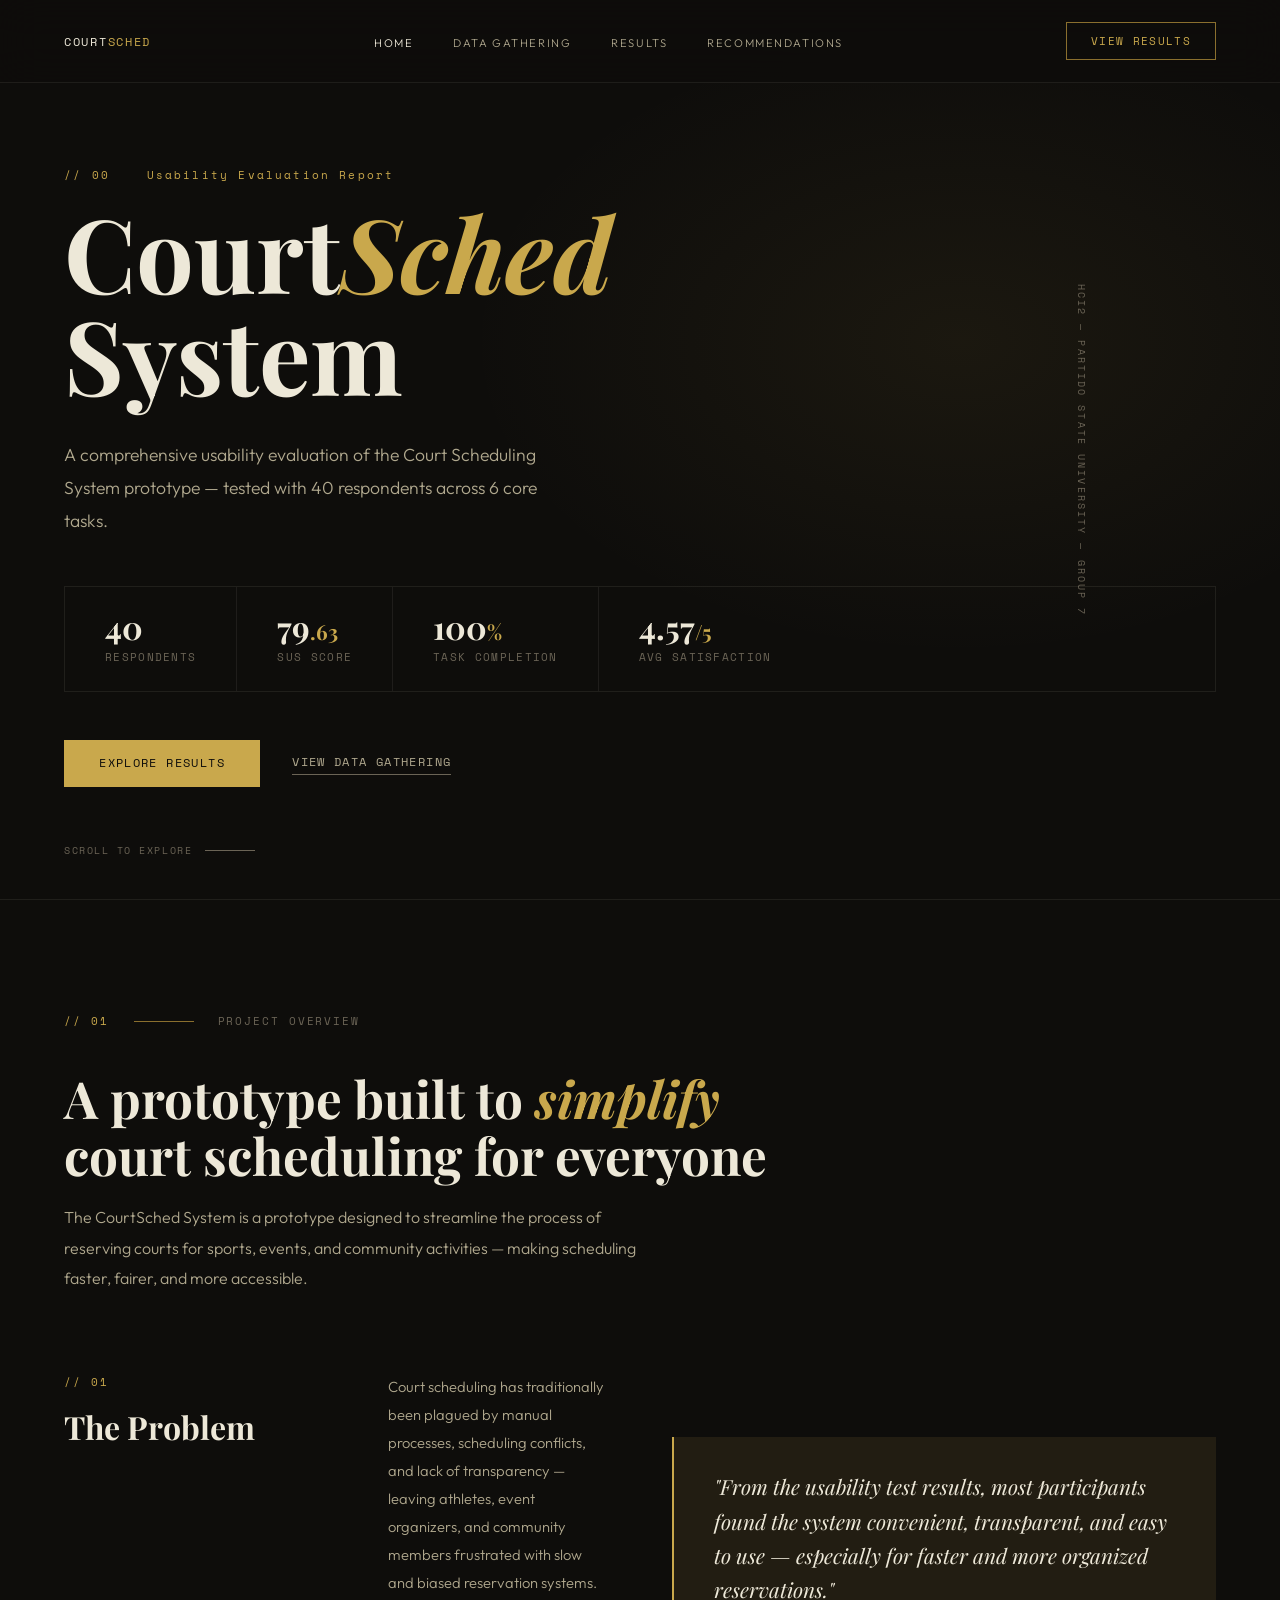
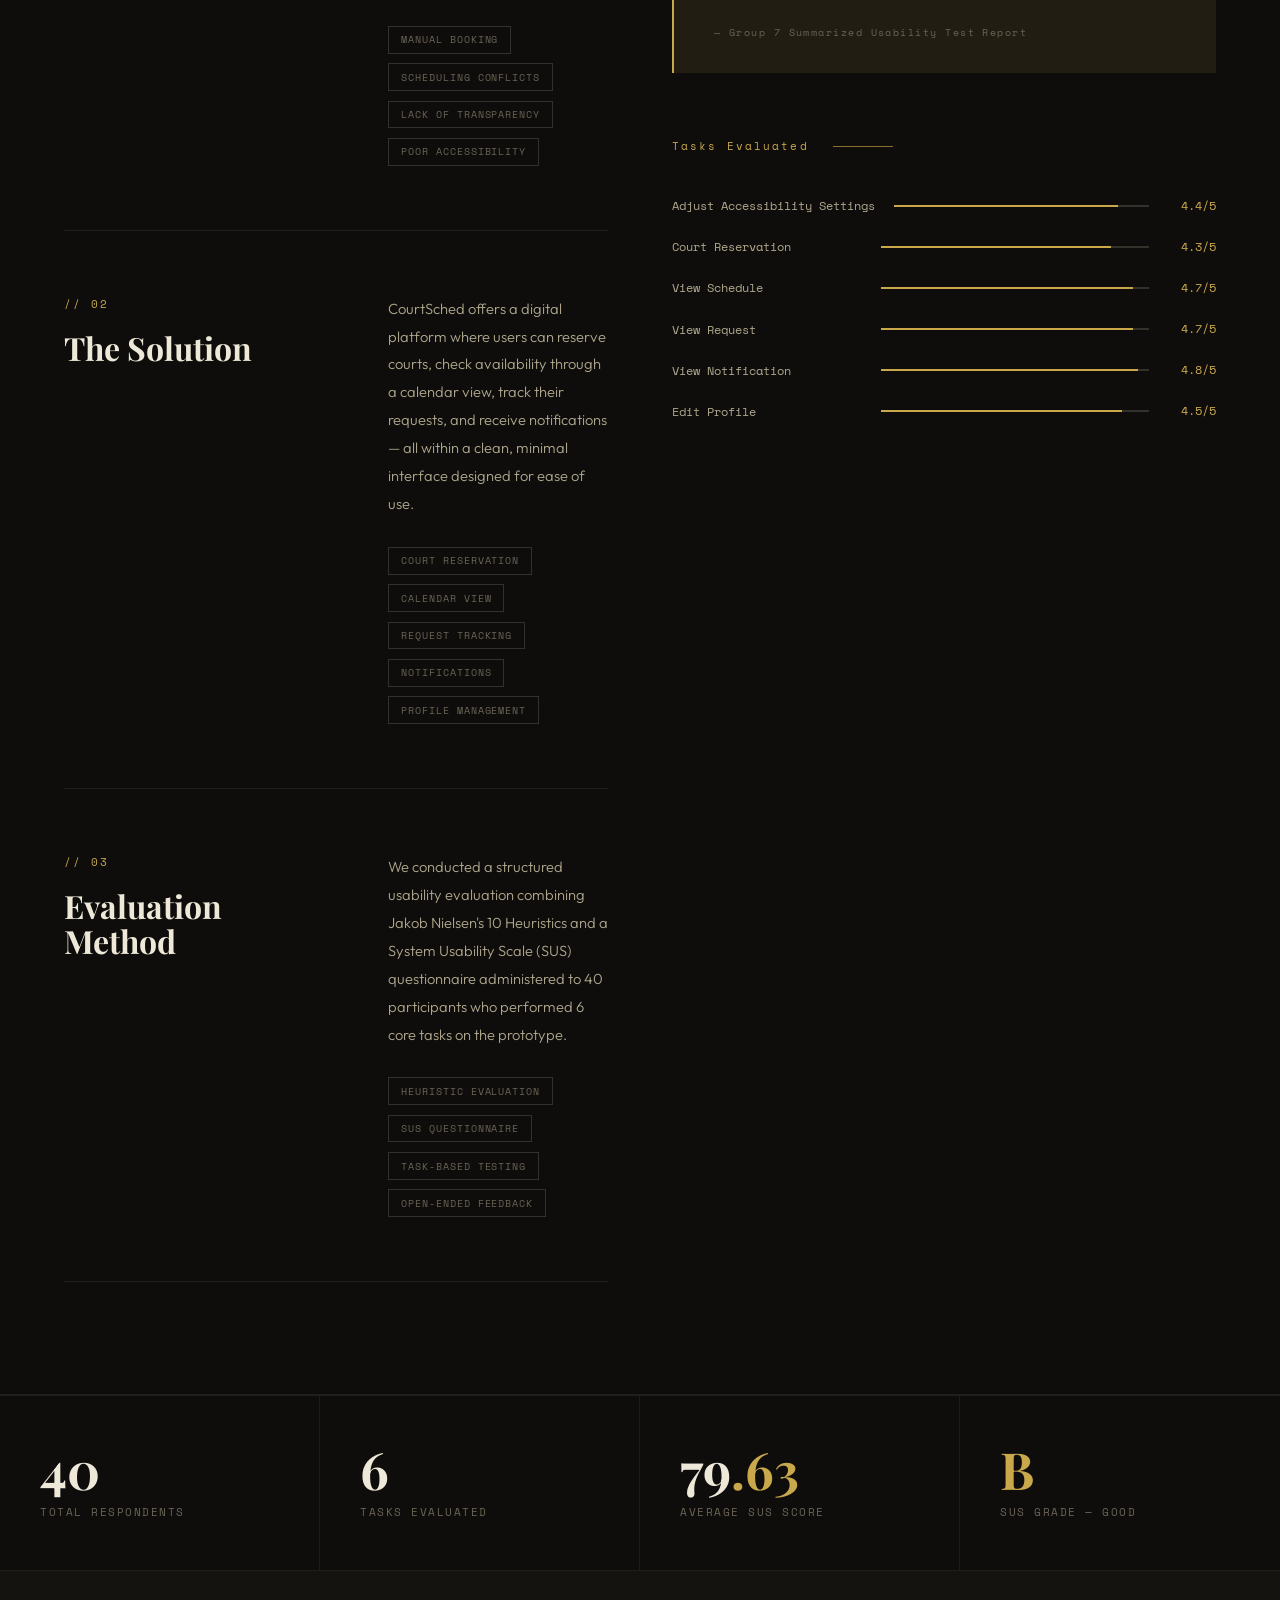
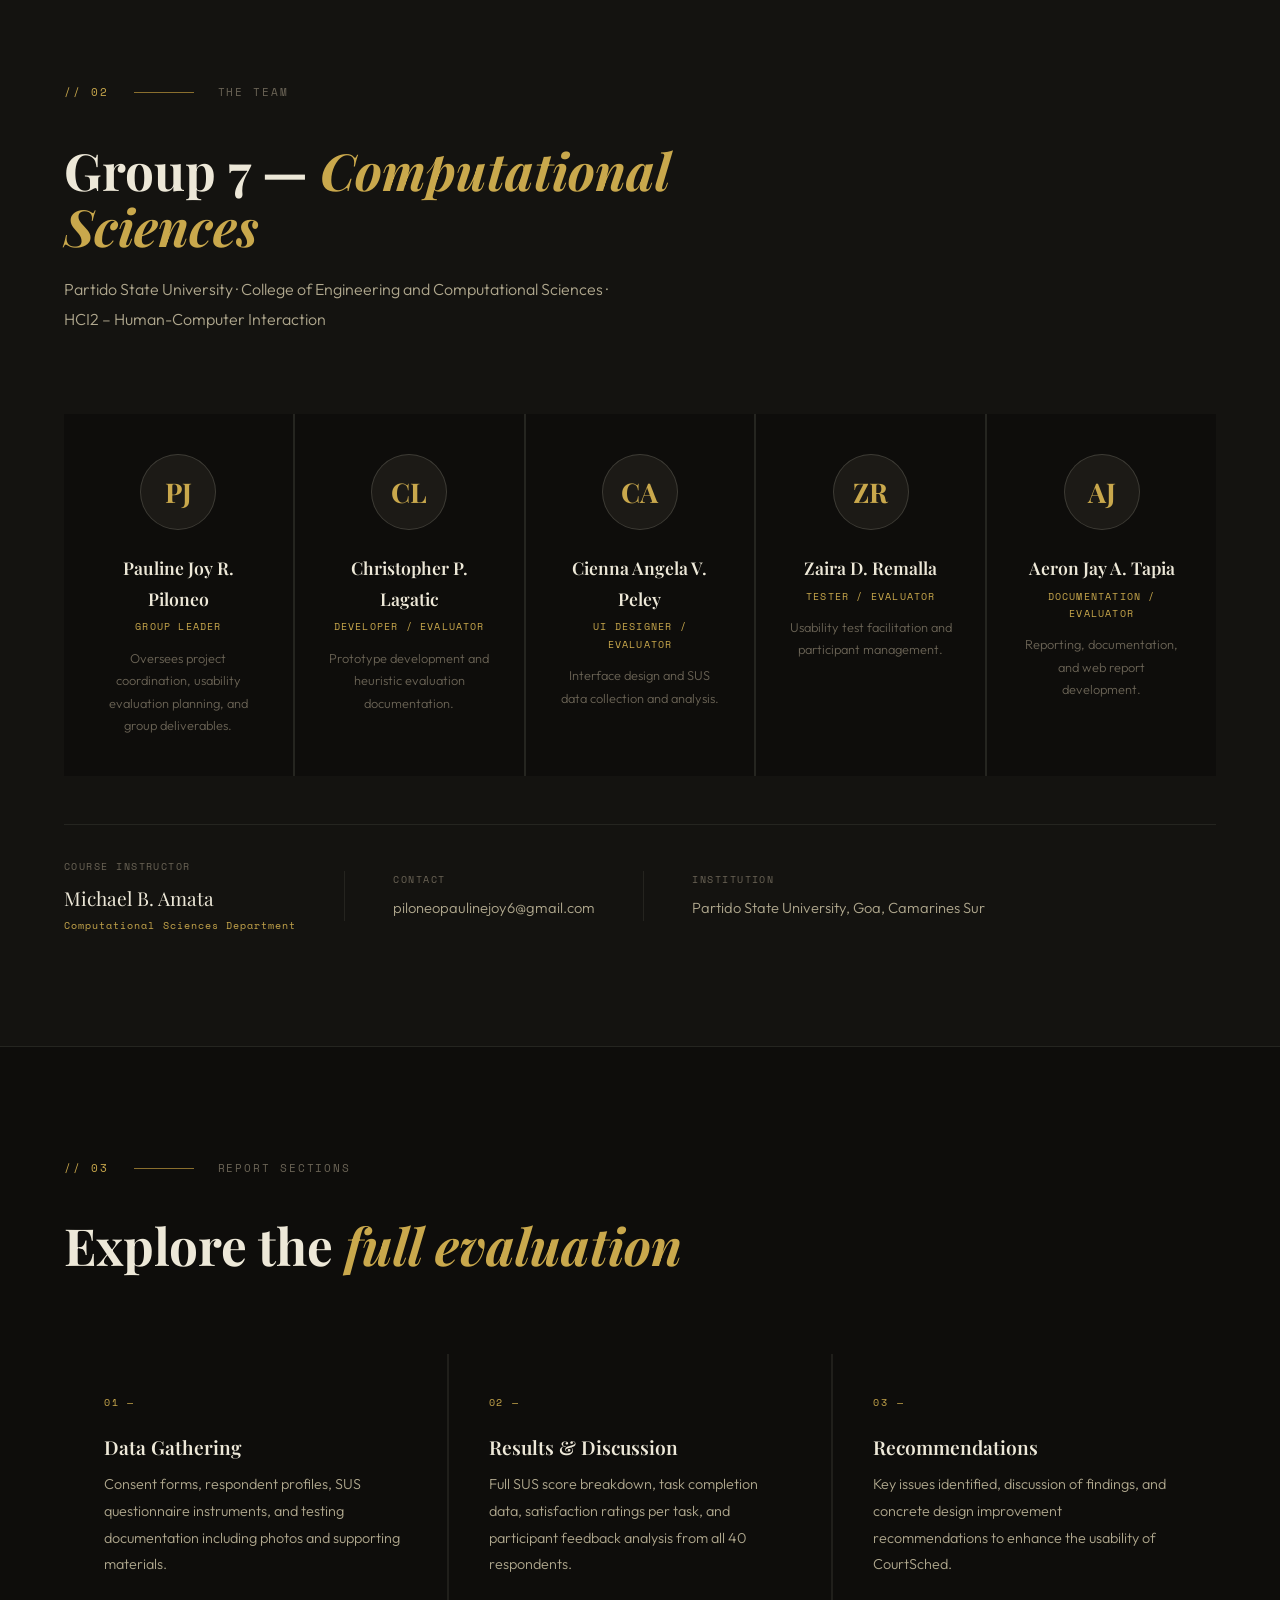
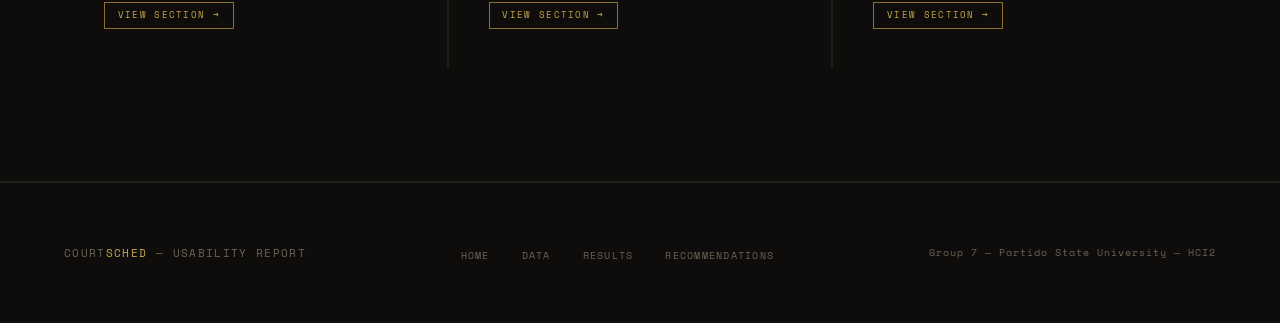
==== index.html @ 39586879 "Update index.html" ====
<!DOCTYPE html>
<html lang="en">
<head>
<meta charset="UTF-8">
<meta name="viewport" content="width=device-width,initial-scale=1">
<title>CourtSched — Usability Evaluation Report</title>
<link rel="stylesheet" href="style.css">
</head>
<body>

<!-- NAV -->
<nav>
  <a class="nav-brand" href="index.html">Court<span>Sched</span></a>
  <ul class="nav-links">
    <li><a href="index.html" class="active">Home</a></li>
    <li><a href="data-gathering.html">Data Gathering</a></li>
    <li><a href="results.html">Results</a></li>
    <li><a href="recommendations.html">Recommendations</a></li>
  </ul>
  <a class="nav-cta" href="results.html">View Results</a>
  <button class="hamburger" onclick="toggleMenu()" aria-label="menu">
    <span></span><span></span><span></span>
  </button>
</nav>

<!-- MOBILE NAV -->
<div class="mobile-nav" id="mobileNav">
  <a href="index.html" onclick="toggleMenu()">Home</a>
  <a href="data-gathering.html" onclick="toggleMenu()">Data Gathering</a>
  <a href="results.html" onclick="toggleMenu()">Results</a>
  <a href="recommendations.html" onclick="toggleMenu()">Recommendations</a>
</div>

<!-- HERO -->
<section class="hero">
  <div class="hero-side-text">HCI2 &mdash; Partido State University &mdash; Group 7</div>
  <div class="hero-counter">// 00 &nbsp;&nbsp; Usability Evaluation Report</div>
  <h1>Court<em>Sched</em><br>System</h1>
  <p class="hero-sub">A comprehensive usability evaluation of the Court Scheduling System prototype — tested with 40 respondents across 6 core tasks.</p>

  <div class="hero-meta">
    <div class="hero-stat">
      <div class="val">40</div>
      <div class="lbl">Respondents</div>
    </div>
    <div class="hero-stat">
      <div class="val">79<em>.63</em></div>
      <div class="lbl">SUS Score</div>
    </div>
    <div class="hero-stat">
      <div class="val">100<em>%</em></div>
      <div class="lbl">Task Completion</div>
    </div>
    <div class="hero-stat">
      <div class="val">4.57<em>/5</em></div>
      <div class="lbl">Avg Satisfaction</div>
    </div>
  </div>

  <div class="hero-actions">
    <a class="btn-primary" href="results.html">Explore Results</a>
    <a class="btn-ghost" href="data-gathering.html">View Data Gathering</a>
  </div>
  <div class="scroll-hint">Scroll to explore</div>
</section>

<!-- OVERVIEW -->
<section class="section">
  <div class="section-head reveal">
    <div class="section-eyebrow">
      <span class="eyebrow-num">// 01</span>
      <div class="eyebrow-rule"></div>
      <span class="eyebrow-label">Project Overview</span>
    </div>
    <h2 class="section-title">A prototype built to <em>simplify</em> court scheduling for everyone</h2>
    <p class="section-lead">The CourtSched System is a prototype designed to streamline the process of reserving courts for sports, events, and community activities — making scheduling faster, fairer, and more accessible.</p>
  </div>

  <div class="two-col reveal">
    <div>
      <div class="expertise-block" style="border-top:none;padding-top:0">
        <div>
          <span class="exp-counter">// 01</span>
          <div class="exp-title">The Problem</div>
        </div>
        <div>
          <p class="exp-desc">Court scheduling has traditionally been plagued by manual processes, scheduling conflicts, and lack of transparency — leaving athletes, event organizers, and community members frustrated with slow and biased reservation systems.</p>
          <div class="tag-list">
            <span class="tag-item">Manual Booking</span>
            <span class="tag-item">Scheduling Conflicts</span>
            <span class="tag-item">Lack of Transparency</span>
            <span class="tag-item">Poor Accessibility</span>
          </div>
        </div>
      </div>
      <div class="expertise-block">
        <div>
          <span class="exp-counter">// 02</span>
          <div class="exp-title">The Solution</div>
        </div>
        <div>
          <p class="exp-desc">CourtSched offers a digital platform where users can reserve courts, check availability through a calendar view, track their requests, and receive notifications — all within a clean, minimal interface designed for ease of use.</p>
          <div class="tag-list">
            <span class="tag-item">Court Reservation</span>
            <span class="tag-item">Calendar View</span>
            <span class="tag-item">Request Tracking</span>
            <span class="tag-item">Notifications</span>
            <span class="tag-item">Profile Management</span>
          </div>
        </div>
      </div>
      <div class="expertise-block">
        <div>
          <span class="exp-counter">// 03</span>
          <div class="exp-title">Evaluation Method</div>
        </div>
        <div>
          <p class="exp-desc">We conducted a structured usability evaluation combining Jakob Nielsen's 10 Heuristics and a System Usability Scale (SUS) questionnaire administered to 40 participants who performed 6 core tasks on the prototype.</p>
          <div class="tag-list">
            <span class="tag-item">Heuristic Evaluation</span>
            <span class="tag-item">SUS Questionnaire</span>
            <span class="tag-item">Task-Based Testing</span>
            <span class="tag-item">Open-Ended Feedback</span>
          </div>
        </div>
      </div>
    </div>

    <div>
      <div class="pull-quote">
        <p>"From the usability test results, most participants found the system convenient, transparent, and easy to use — especially for faster and more organized reservations."</p>
        <cite>— Group 7 Summarized Usability Test Report</cite>
      </div>
      <div style="margin-top:3rem">
        <div class="section-eyebrow">
          <span class="eyebrow-num">Tasks Evaluated</span>
          <div class="eyebrow-rule"></div>
        </div>
        <div class="bar-row"><span class="bar-label">Adjust Accessibility Settings</span><div class="bar-track"><div class="bar-fill" style="width:88%"></div></div><span class="bar-val">4.4/5</span></div>
        <div class="bar-row"><span class="bar-label">Court Reservation</span><div class="bar-track"><div class="bar-fill" style="width:86%"></div></div><span class="bar-val">4.3/5</span></div>
        <div class="bar-row"><span class="bar-label">View Schedule</span><div class="bar-track"><div class="bar-fill" style="width:94%"></div></div><span class="bar-val">4.7/5</span></div>
        <div class="bar-row"><span class="bar-label">View Request</span><div class="bar-track"><div class="bar-fill" style="width:94%"></div></div><span class="bar-val">4.7/5</span></div>
        <div class="bar-row"><span class="bar-label">View Notification</span><div class="bar-track"><div class="bar-fill" style="width:96%"></div></div><span class="bar-val">4.8/5</span></div>
        <div class="bar-row"><span class="bar-label">Edit Profile</span><div class="bar-track"><div class="bar-fill" style="width:90%"></div></div><span class="bar-val">4.5/5</span></div>
      </div>
    </div>
  </div>
</section>

<!-- STAT BAND -->
<div class="stat-band reveal">
  <div class="stat-item">
    <div class="big">40</div>
    <div class="cap">Total Respondents</div>
  </div>
  <div class="stat-item">
    <div class="big">6</div>
    <div class="cap">Tasks Evaluated</div>
  </div>
  <div class="stat-item">
    <div class="big">79<em>.63</em></div>
    <div class="cap">Average SUS Score</div>
  </div>
  <div class="stat-item">
    <div class="big"><em>B</em></div>
    <div class="cap">SUS Grade — Good</div>
  </div>
</div>

<!-- TEAM SECTION -->
<section class="section alt">
  <div class="section-head reveal">
    <div class="section-eyebrow">
      <span class="eyebrow-num">// 02</span>
      <div class="eyebrow-rule"></div>
      <span class="eyebrow-label">The Team</span>
    </div>
    <h2 class="section-title">Group 7 — <em>Computational Sciences</em></h2>
    <p class="section-lead">Partido State University · College of Engineering and Computational Sciences · HCI2 – Human-Computer Interaction</p>
  </div>

  <div class="member-grid reveal">
    <div class="member-card">
      <div class="member-avatar">PJ</div>
      <div class="member-name">Pauline Joy R. Piloneo</div>
      <div class="member-role">Group Leader</div>
      <div class="member-desc">Oversees project coordination, usability evaluation planning, and group deliverables.</div>
    </div>
    <div class="member-card">
      <div class="member-avatar">CL</div>
      <div class="member-name">Christopher P. Lagatic</div>
      <div class="member-role">Developer / Evaluator</div>
      <div class="member-desc">Prototype development and heuristic evaluation documentation.</div>
    </div>
    <div class="member-card">
      <div class="member-avatar">CA</div>
      <div class="member-name">Cienna Angela V. Peley</div>
      <div class="member-role">UI Designer / Evaluator</div>
      <div class="member-desc">Interface design and SUS data collection and analysis.</div>
    </div>
    <div class="member-card">
      <div class="member-avatar">ZR</div>
      <div class="member-name">Zaira D. Remalla</div>
      <div class="member-role">Tester / Evaluator</div>
      <div class="member-desc">Usability test facilitation and participant management.</div>
    </div>
    <div class="member-card">
      <div class="member-avatar">AJ</div>
      <div class="member-name">Aeron Jay A. Tapia</div>
      <div class="member-role">Documentation / Evaluator</div>
      <div class="member-desc">Reporting, documentation, and web report development.</div>
    </div>
  </div>

  <div style="margin-top:3rem;padding-top:2rem;border-top:1px solid var(--line);display:flex;gap:3rem;align-items:center;flex-wrap:wrap" class="reveal">
    <div>
      <div style="font-family:var(--mono);font-size:.65rem;letter-spacing:.14em;text-transform:uppercase;color:var(--cream3);margin-bottom:.4rem">Course Instructor</div>
      <div style="font-family:var(--serif);font-size:1.2rem;color:var(--cream)">Michael B. Amata</div>
      <div style="font-family:var(--mono);font-size:.65rem;letter-spacing:.1em;color:var(--gold)">Computational Sciences Department</div>
    </div>
    <div style="width:1px;height:50px;background:var(--line)"></div>
    <div>
      <div style="font-family:var(--mono);font-size:.65rem;letter-spacing:.14em;text-transform:uppercase;color:var(--cream3);margin-bottom:.4rem">Contact</div>
      <div style="font-size:.92rem;color:var(--cream2)">piloneopaulinejoy6@gmail.com</div>
    </div>
    <div style="width:1px;height:50px;background:var(--line)"></div>
    <div>
      <div style="font-family:var(--mono);font-size:.65rem;letter-spacing:.14em;text-transform:uppercase;color:var(--cream3);margin-bottom:.4rem">Institution</div>
      <div style="font-size:.92rem;color:var(--cream2)">Partido State University, Goa, Camarines Sur</div>
    </div>
  </div>
</section>

<!-- NAVIGATION CARDS -->
<section class="section">
  <div class="section-head reveal">
    <div class="section-eyebrow">
      <span class="eyebrow-num">// 03</span>
      <div class="eyebrow-rule"></div>
      <span class="eyebrow-label">Report Sections</span>
    </div>
    <h2 class="section-title">Explore the <em>full evaluation</em></h2>
  </div>
  <div class="card-wrap reveal">
    <a href="data-gathering.html" class="card" style="text-decoration:none">
      <span class="card-num">01 &mdash;</span>
      <h3>Data Gathering</h3>
      <p>Consent forms, respondent profiles, SUS questionnaire instruments, and testing documentation including photos and supporting materials.</p>
      <span class="card-tag">View Section →</span>
    </a>
    <a href="results.html" class="card" style="text-decoration:none">
      <span class="card-num">02 &mdash;</span>
      <h3>Results & Discussion</h3>
      <p>Full SUS score breakdown, task completion data, satisfaction ratings per task, and participant feedback analysis from all 40 respondents.</p>
      <span class="card-tag">View Section →</span>
    </a>
    <a href="recommendations.html" class="card" style="text-decoration:none">
      <span class="card-num">03 &mdash;</span>
      <h3>Recommendations</h3>
      <p>Key issues identified, discussion of findings, and concrete design improvement recommendations to enhance the usability of CourtSched.</p>
      <span class="card-tag">View Section →</span>
    </a>
  </div>
</section>

<!-- FOOTER -->
<footer>
  <div class="footer-brand">Court<span>Sched</span> &mdash; Usability Report</div>
  <ul class="footer-links">
    <li><a href="index.html">Home</a></li>
    <li><a href="data-gathering.html">Data</a></li>
    <li><a href="results.html">Results</a></li>
    <li><a href="recommendations.html">Recommendations</a></li>
  </ul>
  <div class="footer-copy">Group 7 &mdash; Partido State University &mdash; HCI2</div>
</footer>

<script>
function toggleMenu(){document.getElementById('mobileNav').classList.toggle('open')}
const reveals=document.querySelectorAll('.reveal');
const obs=new IntersectionObserver(entries=>{entries.forEach(e=>{if(e.isIntersecting){e.target.classList.add('visible');obs.unobserve(e.target)}})},{threshold:.1});
reveals.forEach(r=>obs.observe(r));
</script>
</body>
</html>
---- style.css ----
@import url('https://fonts.googleapis.com/css2?family=Playfair+Display:ital,wght@0,400;0,700;1,400;1,700&family=Outfit:wght@200;300;400;500&family=Space+Mono:wght@400;700&display=swap');

*,*::before,*::after{box-sizing:border-box;margin:0;padding:0}

:root{
  --bg:#0e0d0b;
  --bg2:#141310;
  --bg3:#1c1a16;
  --cream:#ede8d8;
  --cream2:#b0a88e;
  --cream3:#6b6456;
  --gold:#c9a84c;
  --gold2:#8a6f2e;
  --gold-dim:rgba(201,168,76,.1);
  --line:rgba(237,232,216,.08);
  --line2:rgba(237,232,216,.16);
  --serif:'Playfair Display',Georgia,serif;
  --sans:'Outfit',system-ui,sans-serif;
  --mono:'Space Mono',monospace;
}

html{scroll-behavior:smooth}
body{background:var(--bg);color:var(--cream);font-family:var(--sans);font-weight:300;font-size:16px;line-height:1.75;overflow-x:hidden}

/* NAV */
nav{position:fixed;top:0;left:0;right:0;z-index:999;display:flex;align-items:center;justify-content:space-between;padding:1.4rem 5vw;background:rgba(14,13,11,.92);backdrop-filter:blur(20px);border-bottom:1px solid var(--line)}
.nav-brand{font-family:var(--mono);font-size:.76rem;letter-spacing:.14em;text-transform:uppercase;color:var(--cream);text-decoration:none}
.nav-brand span{color:var(--gold)}
.nav-links{display:flex;align-items:center;gap:2.5rem;list-style:none}
.nav-links a{font-size:.7rem;letter-spacing:.14em;text-transform:uppercase;color:var(--cream2);text-decoration:none;transition:color .2s}
.nav-links a:hover,.nav-links a.active{color:var(--cream)}
.nav-cta{font-family:var(--mono);font-size:.7rem;letter-spacing:.12em;text-transform:uppercase;color:var(--gold);border:1px solid var(--gold2);padding:.5rem 1.5rem;text-decoration:none;transition:all .25s}
.nav-cta:hover{background:var(--gold);color:var(--bg)}
.hamburger{display:none;flex-direction:column;gap:5px;cursor:pointer;background:none;border:none;padding:4px}
.hamburger span{display:block;width:22px;height:1px;background:var(--cream)}

/* HERO */
.hero{min-height:100vh;display:flex;flex-direction:column;justify-content:flex-end;padding:0 5vw 7rem;position:relative;overflow:hidden;border-bottom:1px solid var(--line)}
.hero::before{content:'';position:absolute;inset:0;background:radial-gradient(ellipse 55% 50% at 75% 38%,rgba(201,168,76,.07) 0%,transparent 70%);z-index:0}
.hero-side-text{position:absolute;top:50%;right:2.5vw;transform:translateY(-50%) rotate(90deg);font-family:var(--mono);font-size:.6rem;letter-spacing:.22em;text-transform:uppercase;color:var(--cream3);z-index:2;white-space:nowrap}
.hero-counter{font-family:var(--mono);font-size:.68rem;letter-spacing:.2em;color:var(--gold);z-index:2;position:relative;margin-bottom:1rem}
.hero h1{font-family:var(--serif);font-size:clamp(3.2rem,8vw,8.5rem);font-weight:700;line-height:1.0;color:var(--cream);position:relative;z-index:2;max-width:1000px}
.hero h1 em{font-style:italic;color:var(--gold)}
.hero-sub{margin-top:2rem;font-size:clamp(.95rem,1.4vw,1.1rem);color:var(--cream2);max-width:500px;line-height:1.9;position:relative;z-index:2;font-weight:300}
.hero-meta{margin-top:3rem;display:flex;align-items:stretch;gap:0;position:relative;z-index:2;border:1px solid var(--line)}
.hero-stat{padding:1.5rem 2.5rem;border-right:1px solid var(--line)}
.hero-stat:last-child{border-right:none}
.hero-stat .val{font-family:var(--serif);font-size:2rem;font-weight:700;color:var(--cream);line-height:1}
.hero-stat .val em{font-style:normal;color:var(--gold);font-size:1.3rem}
.hero-stat .lbl{font-size:.68rem;letter-spacing:.12em;text-transform:uppercase;color:var(--cream3);font-family:var(--mono);margin-top:.3rem}
.hero-actions{margin-top:3rem;display:flex;align-items:center;gap:2rem;position:relative;z-index:2}
.btn-primary{font-family:var(--mono);font-size:.72rem;letter-spacing:.12em;text-transform:uppercase;background:var(--gold);color:var(--bg);border:none;padding:.85rem 2.2rem;text-decoration:none;cursor:pointer;transition:opacity .2s;display:inline-block}
.btn-primary:hover{opacity:.85}
.btn-ghost{font-family:var(--mono);font-size:.72rem;letter-spacing:.12em;text-transform:uppercase;color:var(--cream2);text-decoration:none;border-bottom:1px solid var(--cream3);padding-bottom:.15rem;transition:color .2s}
.btn-ghost:hover{color:var(--cream)}
.scroll-hint{position:absolute;bottom:2.5rem;left:5vw;z-index:2;display:flex;align-items:center;gap:.8rem;font-family:var(--mono);font-size:.6rem;letter-spacing:.16em;text-transform:uppercase;color:var(--cream3)}
.scroll-hint::after{content:'';display:block;width:50px;height:1px;background:var(--cream3)}

/* SECTION */
.section{padding:7rem 5vw;border-bottom:1px solid var(--line)}
.section.alt{background:var(--bg2)}
.section-head{margin-bottom:5rem}
.section-eyebrow{display:flex;align-items:center;gap:1.5rem;margin-bottom:2.5rem}
.eyebrow-num{font-family:var(--mono);font-size:.66rem;letter-spacing:.2em;color:var(--gold)}
.eyebrow-rule{width:60px;height:1px;background:var(--gold2)}
.eyebrow-label{font-family:var(--mono);font-size:.66rem;letter-spacing:.18em;text-transform:uppercase;color:var(--cream3)}
.section-title{font-family:var(--serif);font-size:clamp(1.9rem,4vw,3.8rem);font-weight:700;line-height:1.1;color:var(--cream);max-width:780px}
.section-title em{font-style:italic;color:var(--gold)}
.section-lead{margin-top:1.2rem;font-size:1rem;color:var(--cream2);max-width:580px;line-height:1.9;font-weight:300}

/* STAT BAND */
.stat-band{display:grid;grid-template-columns:repeat(4,1fr);border-top:1px solid var(--line);border-bottom:1px solid var(--line)}
.stat-item{padding:3rem 2.5rem;border-right:1px solid var(--line)}
.stat-item:last-child{border-right:none}
.stat-item .big{font-family:var(--serif);font-size:clamp(2.4rem,4vw,4rem);font-weight:700;color:var(--cream);line-height:1}
.stat-item .big em{font-style:normal;color:var(--gold)}
.stat-item .cap{margin-top:.5rem;font-size:.68rem;letter-spacing:.14em;text-transform:uppercase;color:var(--cream3);font-family:var(--mono)}

/* CARDS */
.card-wrap{display:grid;grid-template-columns:repeat(auto-fit,minmax(280px,1fr));gap:2px;background:var(--line);margin-top:4rem}
.card{background:var(--bg);padding:2.5rem;transition:background .25s}
.card:hover{background:var(--bg3)}
.card-num{font-family:var(--mono);font-size:.63rem;letter-spacing:.18em;color:var(--gold);margin-bottom:1.5rem;display:block}
.card h3{font-family:var(--serif);font-size:1.2rem;font-weight:600;color:var(--cream);margin-bottom:.7rem;line-height:1.3}
.card p{font-size:.9rem;color:var(--cream2);line-height:1.85}
.card-tag{margin-top:1.5rem;display:inline-block;font-family:var(--mono);font-size:.58rem;letter-spacing:.14em;text-transform:uppercase;border:1px solid var(--gold2);color:var(--gold);padding:.28rem .8rem}

/* TABLE */
.data-table{width:100%;border-collapse:collapse;margin-top:2rem}
.data-table th{text-align:left;padding:1rem 1.5rem;font-family:var(--mono);font-size:.65rem;letter-spacing:.14em;text-transform:uppercase;color:var(--cream3);border-bottom:1px solid var(--line2);font-weight:400}
.data-table td{padding:.9rem 1.5rem;font-size:.9rem;color:var(--cream2);border-bottom:1px solid var(--line);vertical-align:middle}
.data-table tr:hover td{background:var(--bg3)}
.data-table td.hl{color:var(--cream);font-weight:500}
.badge{font-family:var(--mono);font-size:.58rem;letter-spacing:.1em;text-transform:uppercase;padding:.2rem .7rem;border:1px solid;display:inline-block}
.badge-gold{border-color:var(--gold2);color:var(--gold)}
.badge-green{border-color:rgba(80,180,100,.4);color:#70c87a}
.badge-red{border-color:rgba(220,80,60,.4);color:#e07060}

/* BAR */
.bar-row{display:flex;align-items:center;gap:1.2rem;margin-bottom:1.2rem}
.bar-label{font-size:.78rem;color:var(--cream2);min-width:190px;font-family:var(--mono)}
.bar-track{flex:1;height:2px;background:var(--line2);position:relative}
.bar-fill{height:100%;background:var(--gold)}
.bar-val{font-family:var(--mono);font-size:.72rem;color:var(--gold);min-width:48px;text-align:right}

/* EXPERTISE BLOCK (like // 01) */
.expertise-block{display:grid;grid-template-columns:260px 1fr;border-top:1px solid var(--line);padding:4rem 0;gap:5vw;align-items:start}
.expertise-block:last-child{border-bottom:1px solid var(--line)}
.exp-counter{font-family:var(--mono);font-size:.68rem;letter-spacing:.18em;color:var(--gold);margin-bottom:1rem;display:block}
.exp-title{font-family:var(--serif);font-size:2rem;font-weight:700;color:var(--cream);line-height:1.1}
.exp-desc{font-size:.92rem;color:var(--cream2);line-height:1.9;max-width:540px;margin-bottom:1.8rem;font-weight:300}
.tag-list{display:flex;flex-wrap:wrap;gap:.6rem}
.tag-item{font-family:var(--mono);font-size:.6rem;letter-spacing:.1em;text-transform:uppercase;border:1px solid var(--line2);color:var(--cream3);padding:.28rem .75rem;transition:all .2s;cursor:default}
.tag-item:hover{border-color:var(--gold2);color:var(--gold)}

/* PULL QUOTE */
.pull-quote{border-left:2px solid var(--gold);padding:2rem 2.5rem;margin:4rem 0;background:var(--gold-dim)}
.pull-quote p{font-family:var(--serif);font-style:italic;font-size:1.3rem;color:var(--cream);line-height:1.65}
.pull-quote cite{display:block;margin-top:1rem;font-family:var(--mono);font-size:.65rem;letter-spacing:.14em;color:var(--cream3);font-style:normal}

/* FEEDBACK */
.feedback-item{padding:2rem 0;border-bottom:1px solid var(--line);display:grid;grid-template-columns:56px 1fr auto;align-items:start;gap:2rem}
.fi-num{font-family:var(--mono);font-size:.63rem;color:var(--gold);padding-top:.1rem}
.fi-text{font-size:.92rem;color:var(--cream2);line-height:1.85}
.fi-tag{font-family:var(--mono);font-size:.58rem;letter-spacing:.1em;text-transform:uppercase;border:1px solid var(--line2);color:var(--cream3);padding:.22rem .65rem;white-space:nowrap}
.fi-tag.high{border-color:rgba(220,80,60,.4);color:#e07060}
.fi-tag.med{border-color:rgba(201,168,76,.4);color:var(--gold)}
.fi-tag.low{border-color:rgba(80,180,100,.4);color:#70c87a}

/* MEMBER GRID */
.member-grid{display:grid;grid-template-columns:repeat(auto-fit,minmax(200px,1fr));gap:2px;background:var(--line);margin-top:3rem}
.member-card{background:var(--bg);padding:2.5rem 2rem;text-align:center;transition:background .25s}
.member-card:hover{background:var(--bg3)}
.member-avatar{width:76px;height:76px;border-radius:50%;background:var(--bg3);border:1px solid var(--line2);margin:0 auto 1.4rem;display:flex;align-items:center;justify-content:center;font-family:var(--serif);font-size:1.7rem;font-weight:700;color:var(--gold)}
.member-name{font-family:var(--serif);font-size:1.1rem;font-weight:600;color:var(--cream);margin-bottom:.25rem}
.member-role{font-family:var(--mono);font-size:.62rem;letter-spacing:.12em;text-transform:uppercase;color:var(--gold);margin-bottom:.7rem}
.member-desc{font-size:.8rem;color:var(--cream3);line-height:1.75}

/* PAGE HERO (inner pages) */
.page-hero{padding:12rem 5vw 6rem;border-bottom:1px solid var(--line);position:relative;overflow:hidden}
.page-hero::before{content:'';position:absolute;top:0;right:0;width:40%;height:100%;background:radial-gradient(ellipse 70% 60% at 80% 40%,rgba(201,168,76,.05) 0%,transparent 70%);pointer-events:none}
.page-hero h1{font-family:var(--serif);font-size:clamp(2.6rem,6vw,6rem);font-weight:700;line-height:1.05;color:var(--cream)}
.page-hero h1 em{font-style:italic;color:var(--gold)}
.page-hero .lead{margin-top:1.5rem;color:var(--cream2);font-size:1rem;line-height:1.9;max-width:600px;font-weight:300}

/* SUS GAUGE */
.gauge-score{font-family:var(--serif);font-size:5.5rem;font-weight:700;color:var(--cream);line-height:1}
.gauge-score em{font-style:normal;color:var(--gold)}
.gauge-label{font-family:var(--mono);font-size:.68rem;letter-spacing:.2em;text-transform:uppercase;color:var(--cream3);margin-top:.4rem}
.gauge-grade{display:inline-block;margin-top:1.2rem;font-family:var(--mono);font-size:.7rem;letter-spacing:.14em;text-transform:uppercase;border:1px solid var(--gold2);color:var(--gold);padding:.45rem 1.4rem}

/* TWO COL */
.two-col{display:grid;grid-template-columns:1fr 1fr;gap:5vw;align-items:start}

/* FOOTER */
footer{padding:3.5rem 5vw;display:flex;align-items:center;justify-content:space-between;border-top:1px solid var(--line)}
.footer-brand{font-family:var(--mono);font-size:.7rem;letter-spacing:.12em;text-transform:uppercase;color:var(--cream3)}
.footer-brand span{color:var(--gold)}
.footer-links{display:flex;gap:2rem;list-style:none}
.footer-links a{font-family:var(--mono);font-size:.65rem;letter-spacing:.12em;text-transform:uppercase;color:var(--cream3);text-decoration:none;transition:color .2s}
.footer-links a:hover{color:var(--cream)}
.footer-copy{font-family:var(--mono);font-size:.63rem;color:var(--cream3);letter-spacing:.1em}

/* MOBILE NAV */
.mobile-nav{display:none;position:fixed;inset:0;z-index:998;background:var(--bg);padding:6rem 5vw 3rem;flex-direction:column;justify-content:center;gap:2rem}
.mobile-nav.open{display:flex}
.mobile-nav a{font-family:var(--serif);font-size:2.5rem;font-weight:700;color:var(--cream);text-decoration:none;transition:color .2s}
.mobile-nav a:hover{color:var(--gold)}

/* ANIMATIONS */
.reveal{opacity:0;transform:translateY(20px);transition:opacity .7s ease,transform .7s ease}
.reveal.visible{opacity:1;transform:none}

/* RESPONSIVE */
@media(max-width:900px){
  .nav-links{display:none}
  .hamburger{display:flex}
  .two-col{grid-template-columns:1fr}
  .stat-band{grid-template-columns:1fr 1fr}
  .expertise-block{grid-template-columns:1fr;gap:2rem}
  .hero h1{font-size:clamp(2.8rem,10vw,5rem)}
  .hero-side-text{display:none}
  footer{flex-direction:column;gap:1.5rem;text-align:center}
  .footer-links{flex-wrap:wrap;justify-content:center}
}
@media(max-width:600px){
  .section{padding:5rem 5vw}
  .stat-band{grid-template-columns:1fr}
  .stat-item{border-right:none;border-bottom:1px solid var(--line)}
  .feedback-item{grid-template-columns:40px 1fr;gap:1rem}
  .feedback-item .fi-tag{display:none}
  .hero-meta{flex-direction:column;align-items:flex-start}
  .hero-stat{border-right:none;border-bottom:1px solid var(--line);width:100%}
}
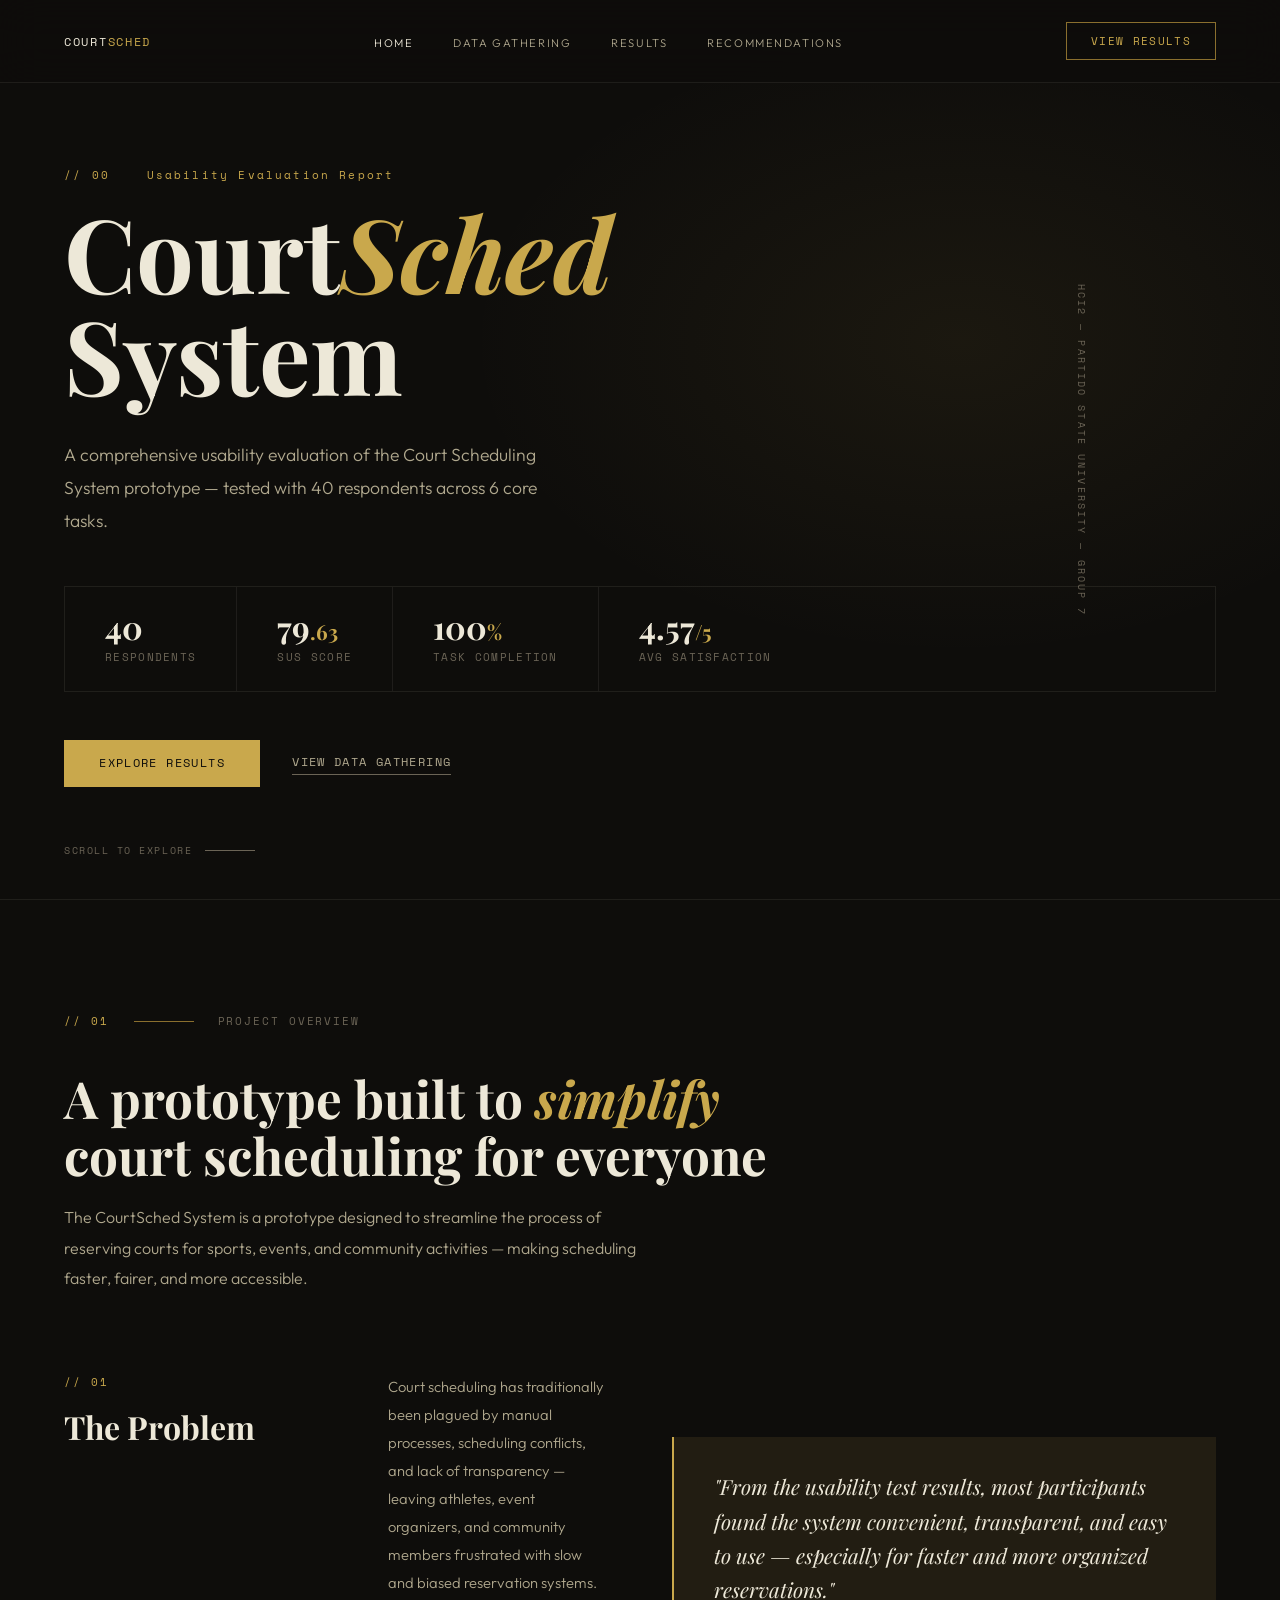
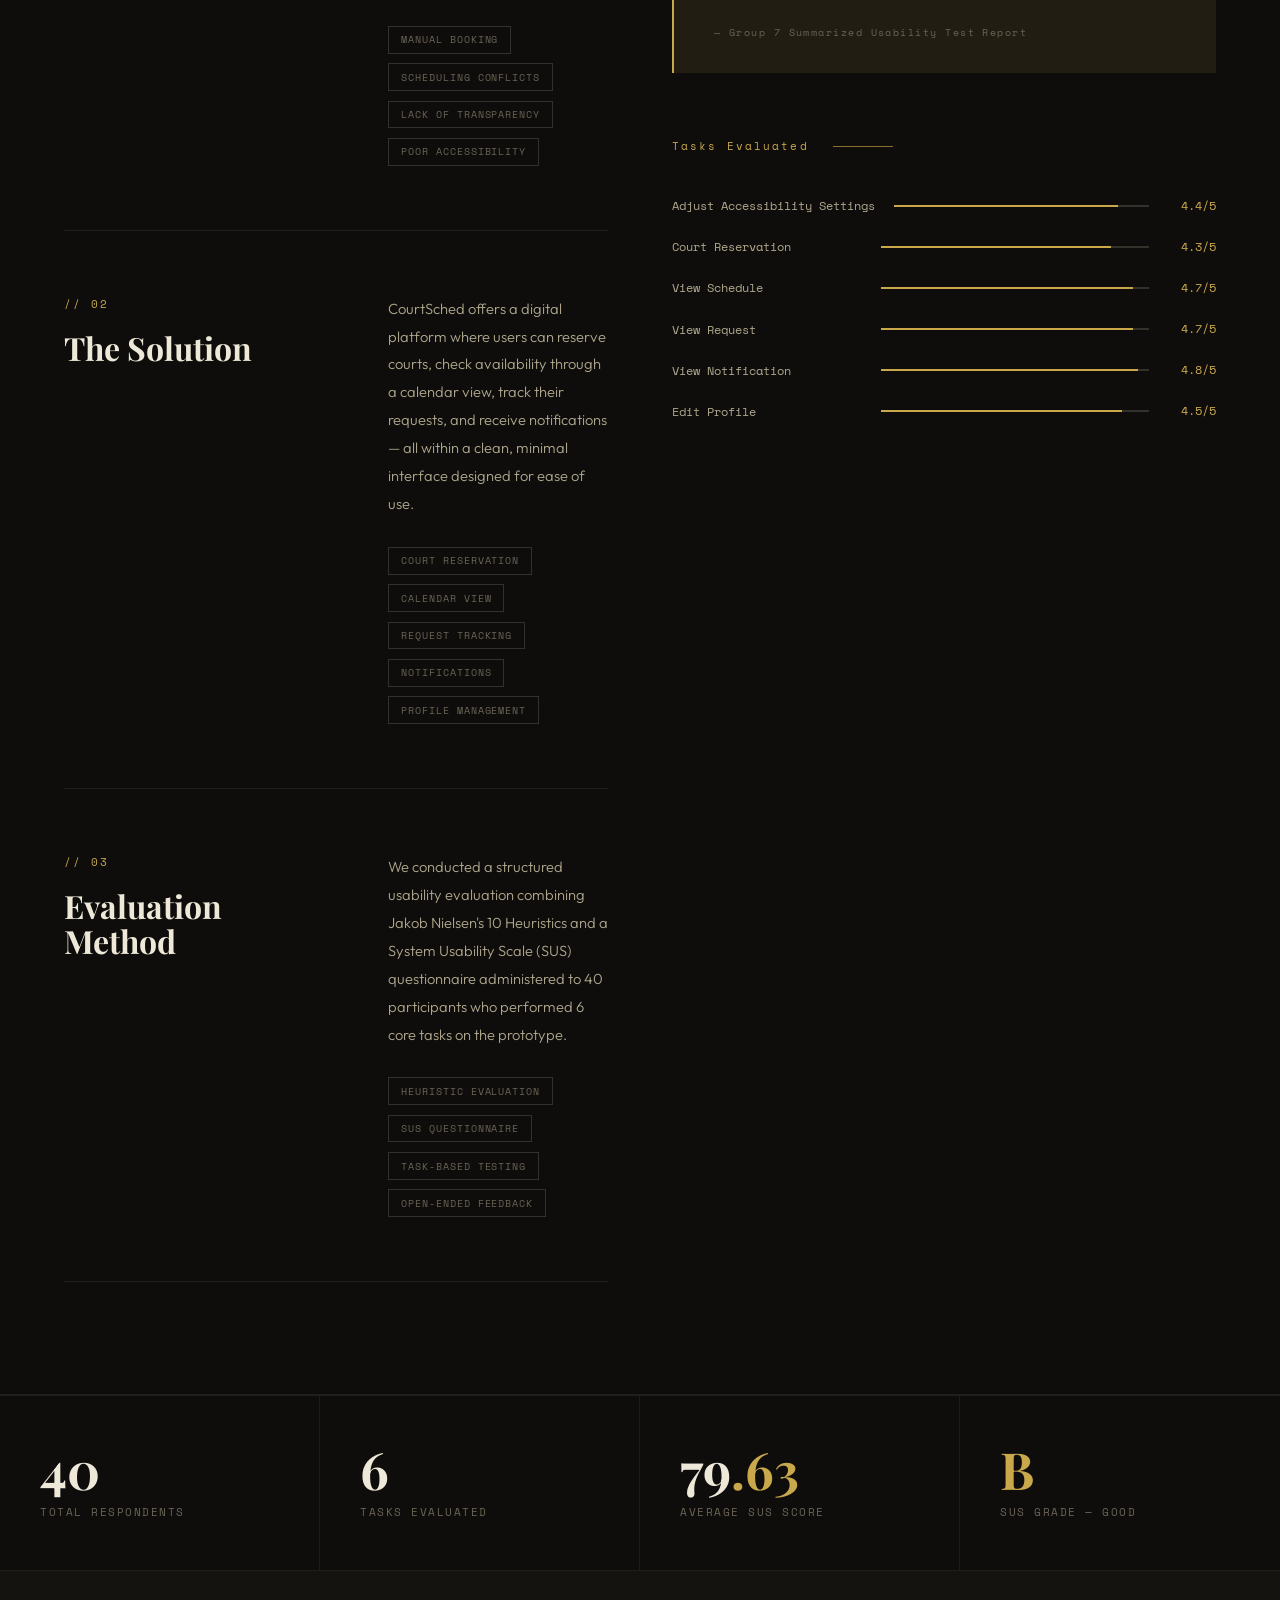
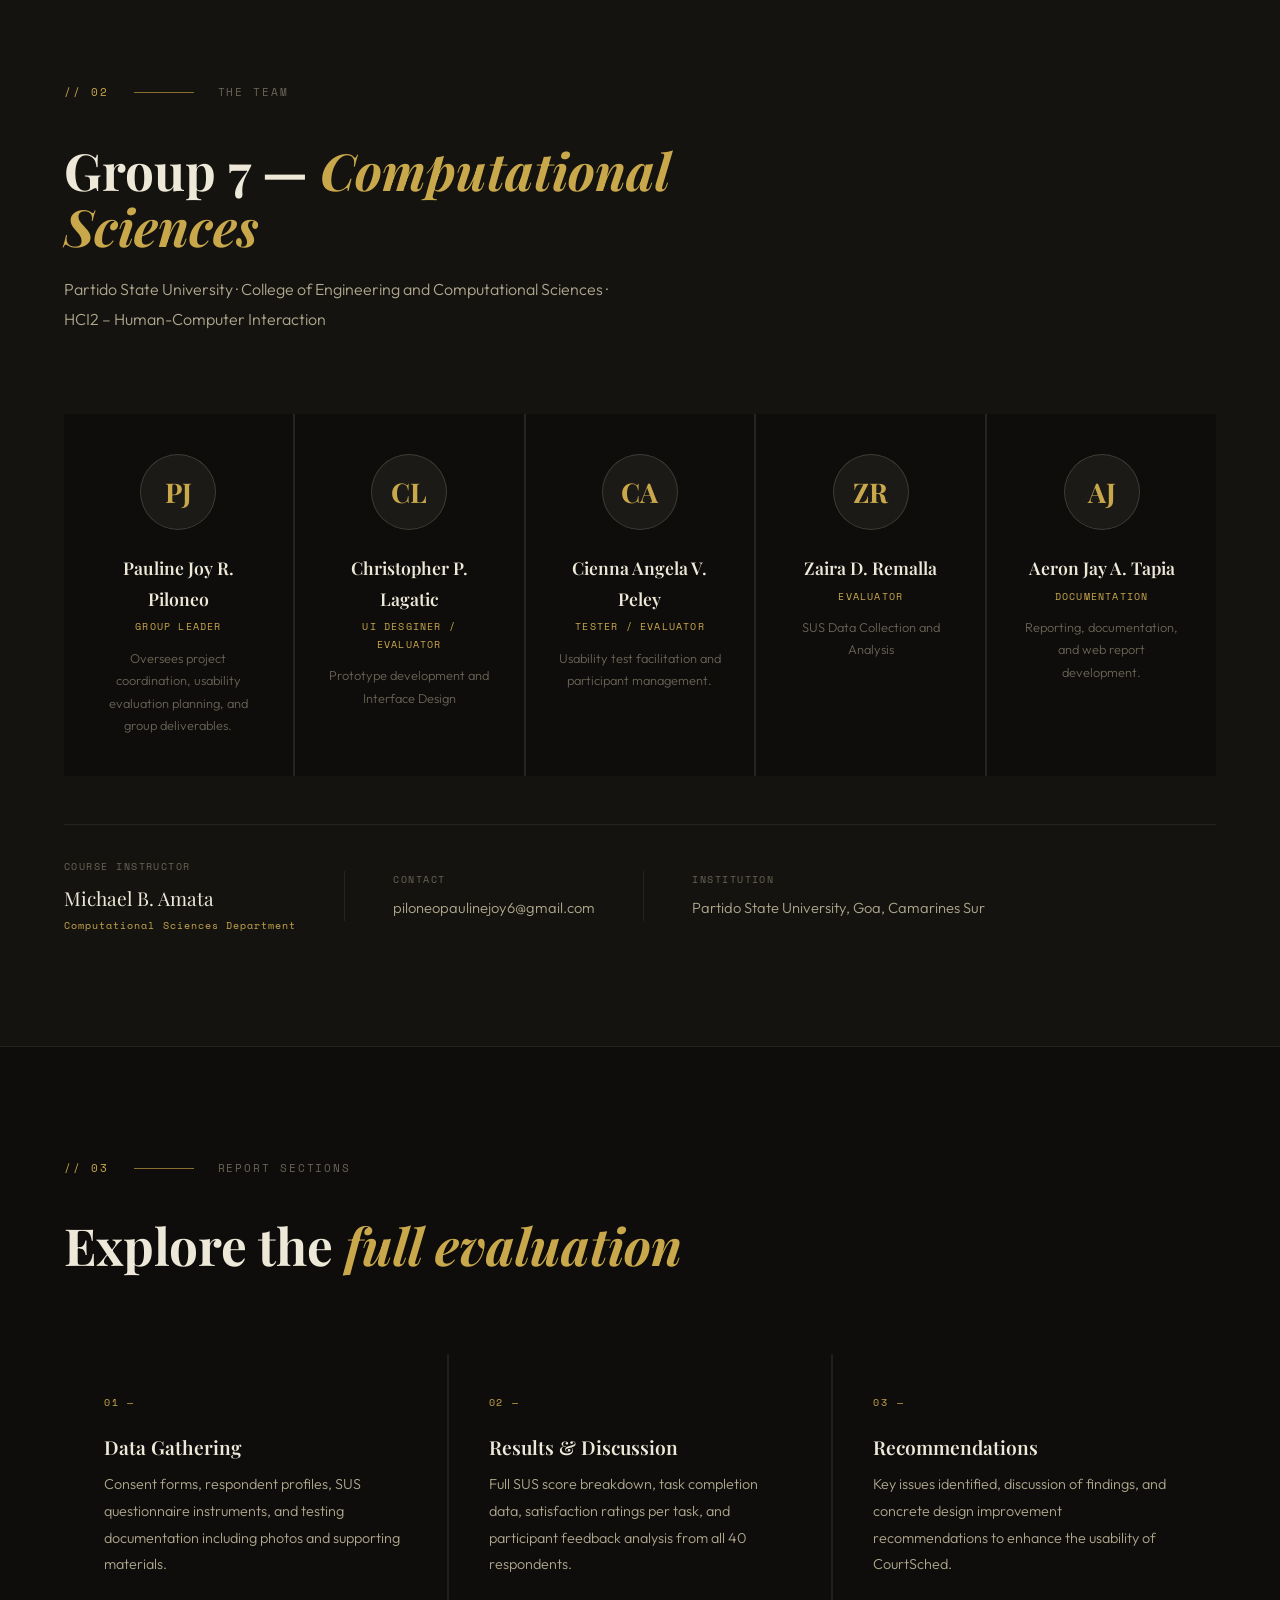
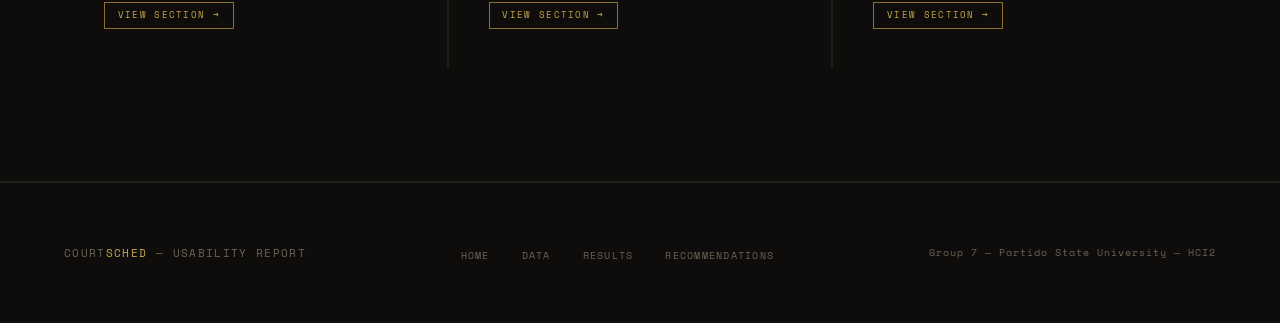
==== commit 20699bbc: "Update index.html" ====
--- a/index.html
+++ b/index.html
@@ -189,25 +189,25 @@
     <div class="member-card">
       <div class="member-avatar">CL</div>
       <div class="member-name">Christopher P. Lagatic</div>
-      <div class="member-role">Developer / Evaluator</div>
-      <div class="member-desc">Prototype development and heuristic evaluation documentation.</div>
+      <div class="member-role">UI Desginer / Evaluator</div>
+      <div class="member-desc">Prototype development and Interface Design</div>
     </div>
     <div class="member-card">
       <div class="member-avatar">CA</div>
       <div class="member-name">Cienna Angela V. Peley</div>
-      <div class="member-role">UI Designer / Evaluator</div>
-      <div class="member-desc">Interface design and SUS data collection and analysis.</div>
+      <div class="member-role">Tester / Evaluator</div>
+      <div class="member-desc">Usability test facilitation and participant management.</div>
     </div>
     <div class="member-card">
       <div class="member-avatar">ZR</div>
       <div class="member-name">Zaira D. Remalla</div>
-      <div class="member-role">Tester / Evaluator</div>
-      <div class="member-desc">Usability test facilitation and participant management.</div>
+      <div class="member-role">Evaluator</div>
+      <div class="member-desc">SUS Data Collection and Analysis</div>
     </div>
     <div class="member-card">
       <div class="member-avatar">AJ</div>
       <div class="member-name">Aeron Jay A. Tapia</div>
-      <div class="member-role">Documentation / Evaluator</div>
+      <div class="member-role">Documentation</div>
       <div class="member-desc">Reporting, documentation, and web report development.</div>
     </div>
   </div>
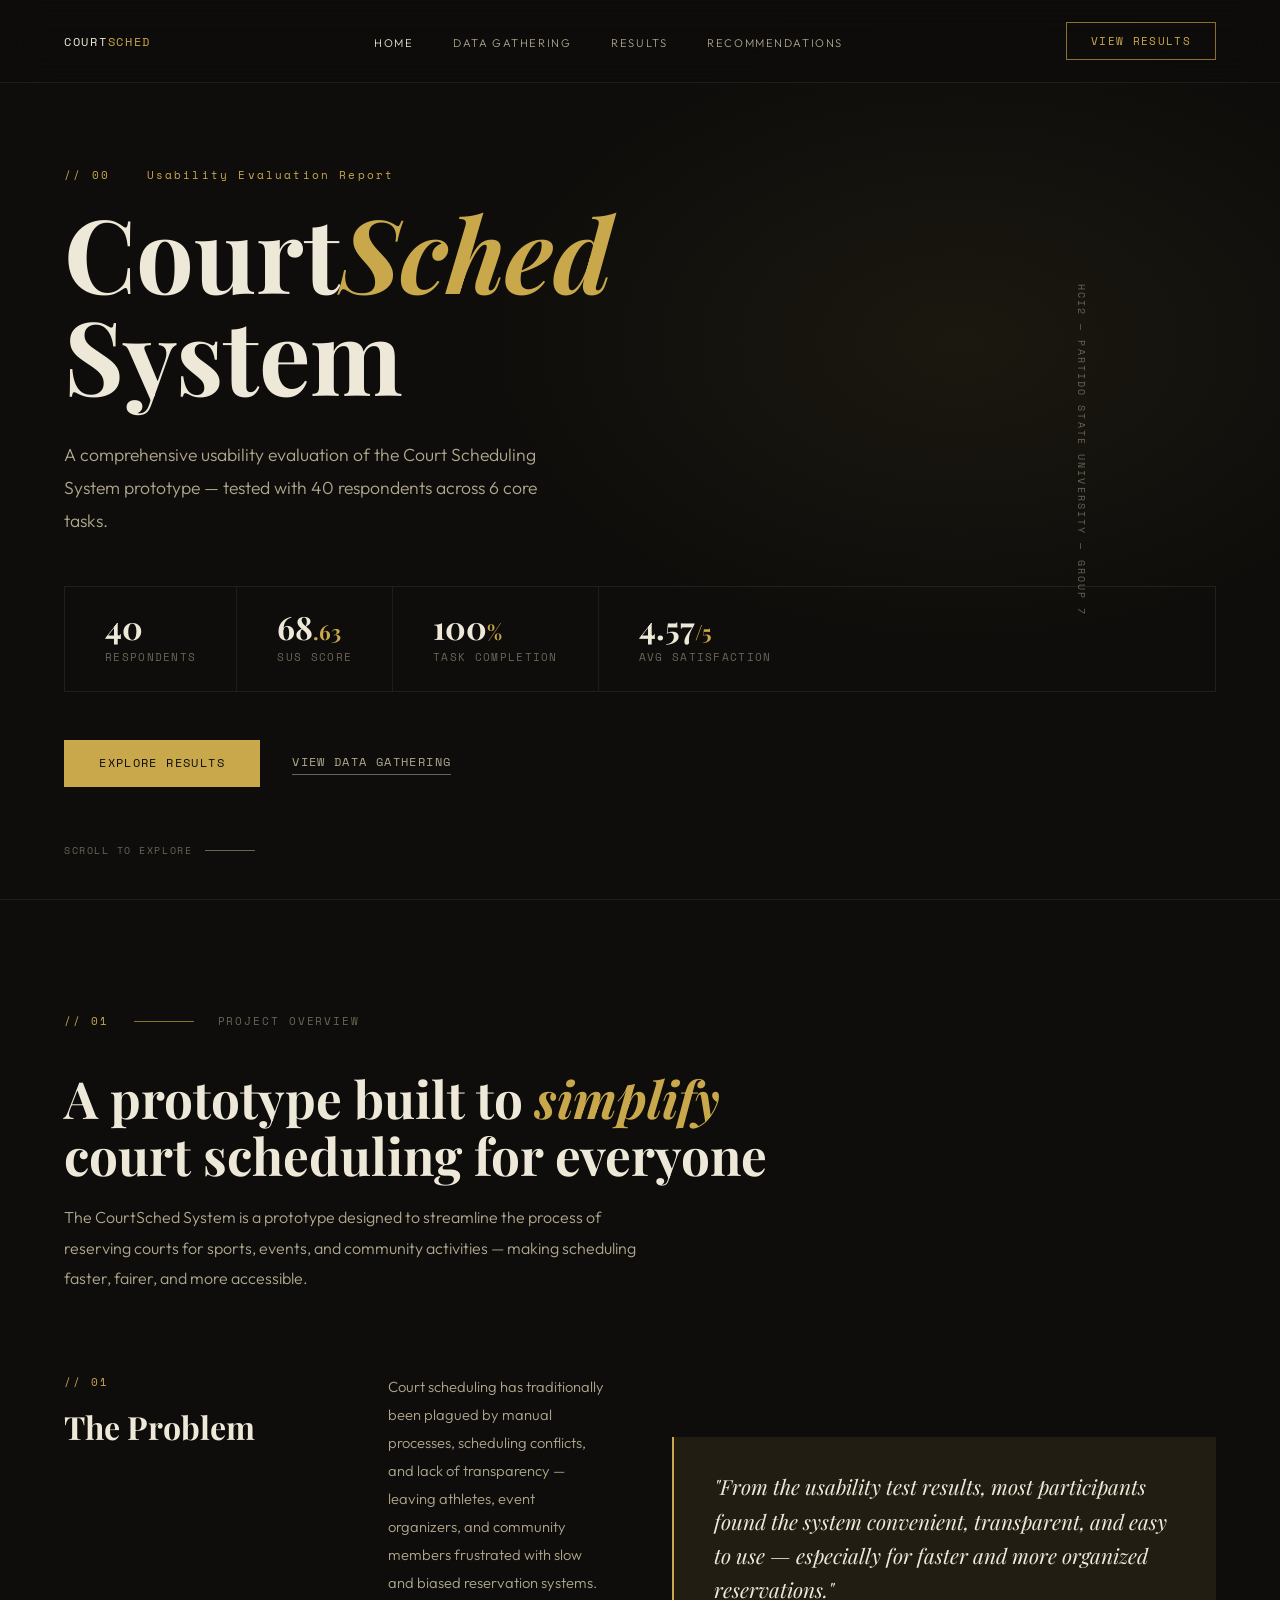
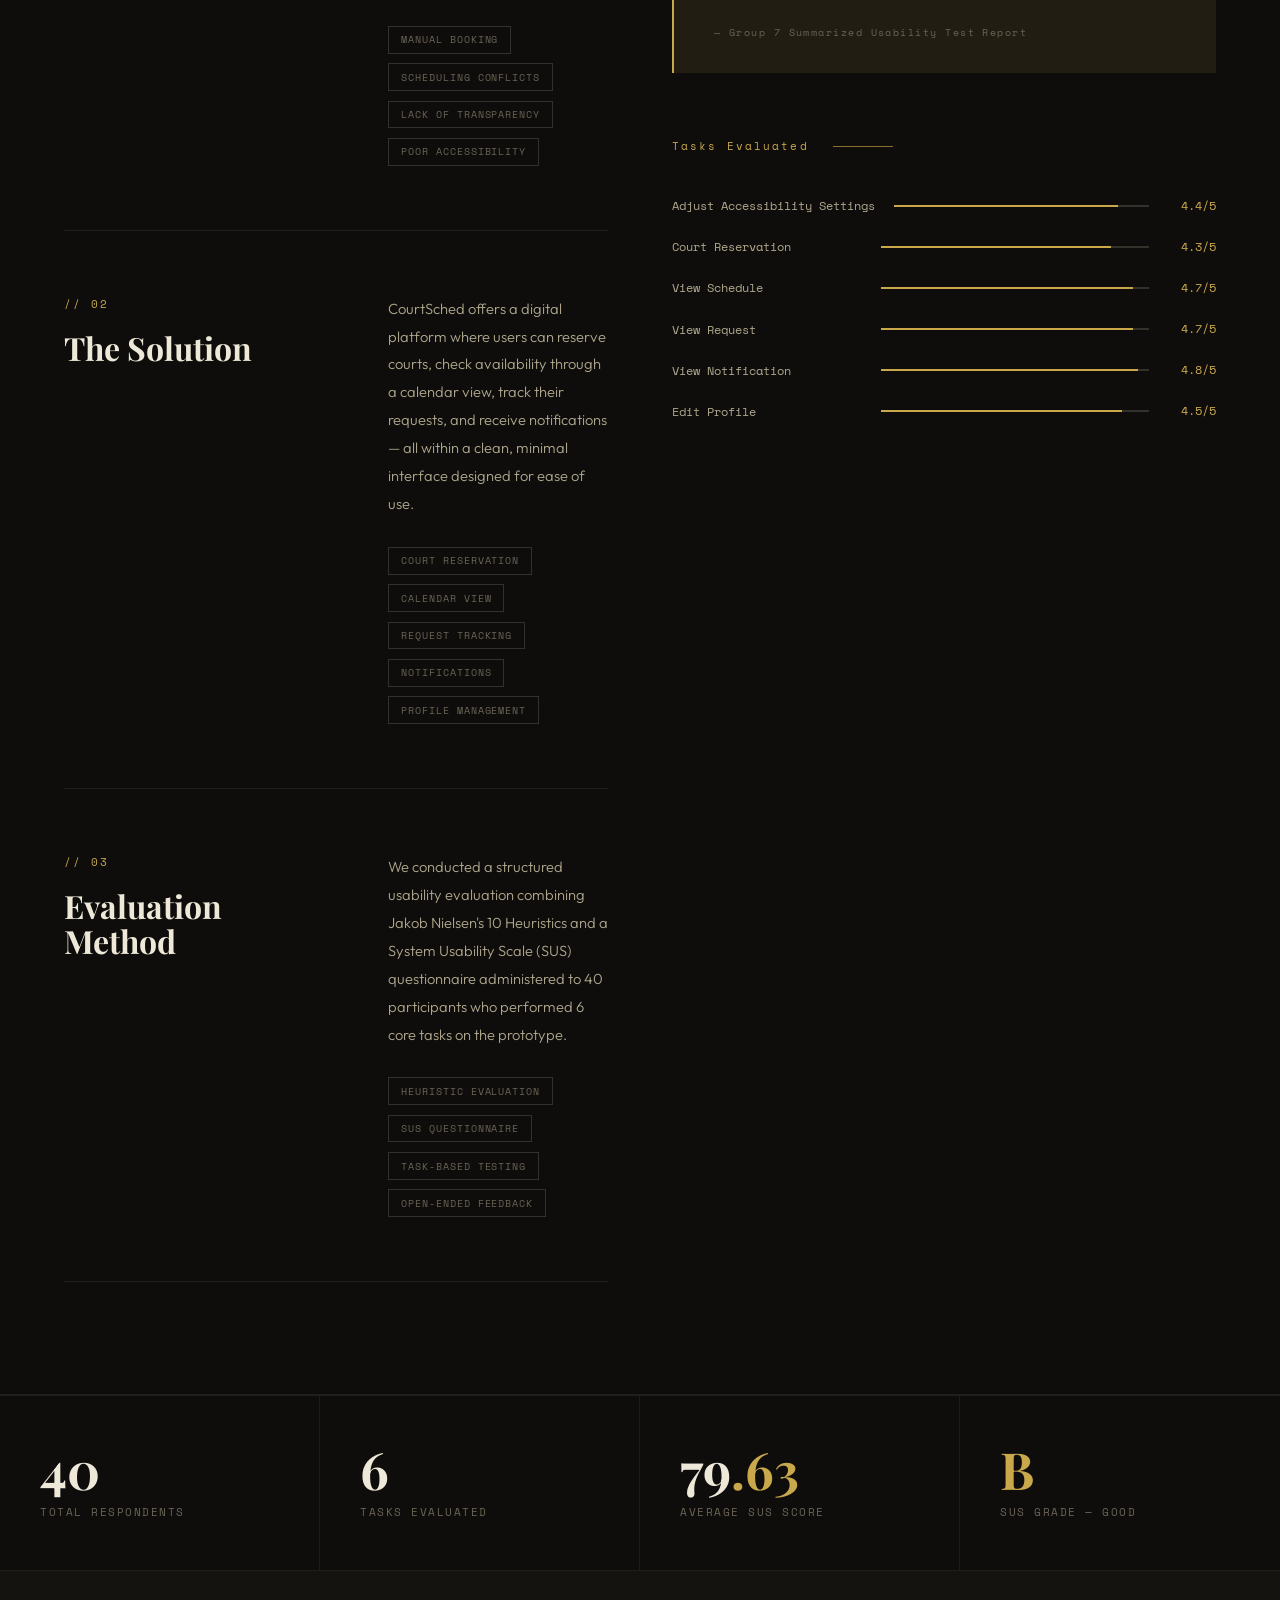
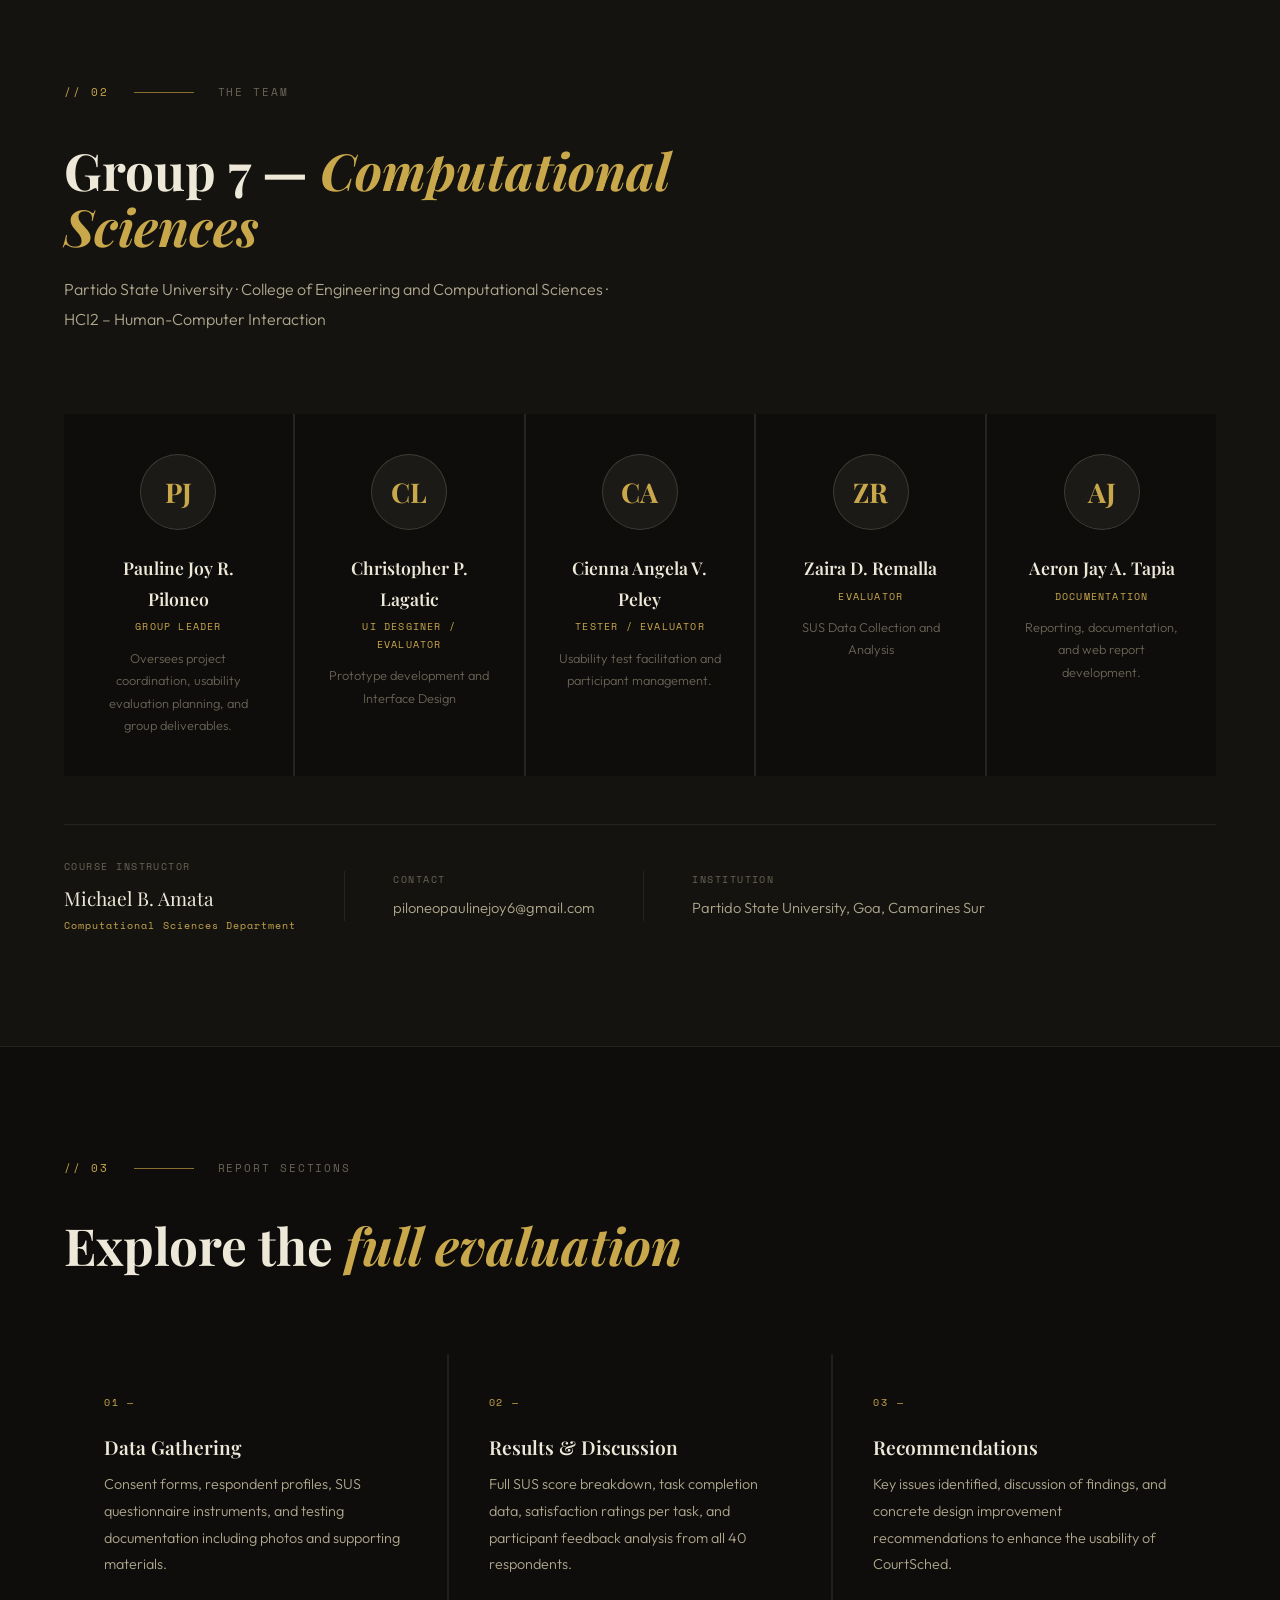
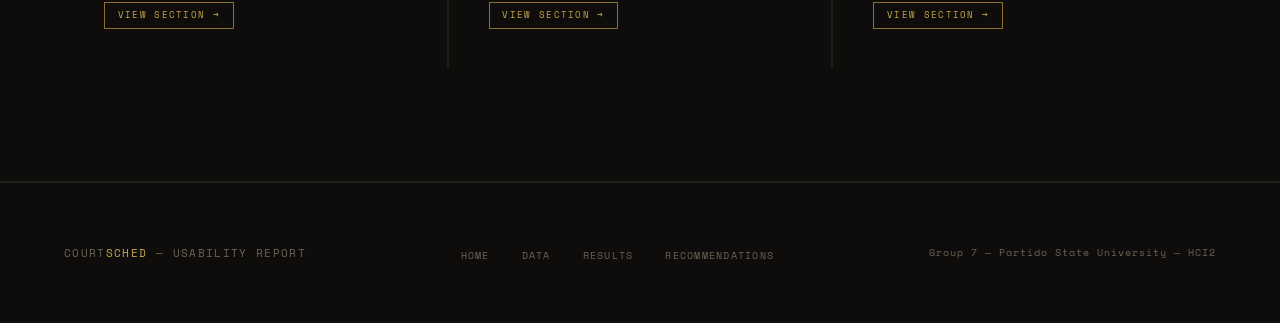
==== commit 8b34839a: "Update index.html" ====
--- a/index.html
+++ b/index.html
@@ -44,7 +44,7 @@
       <div class="lbl">Respondents</div>
     </div>
     <div class="hero-stat">
-      <div class="val">79<em>.63</em></div>
+      <div class="val">68<em>.63</em></div>
       <div class="lbl">SUS Score</div>
     </div>
     <div class="hero-stat">
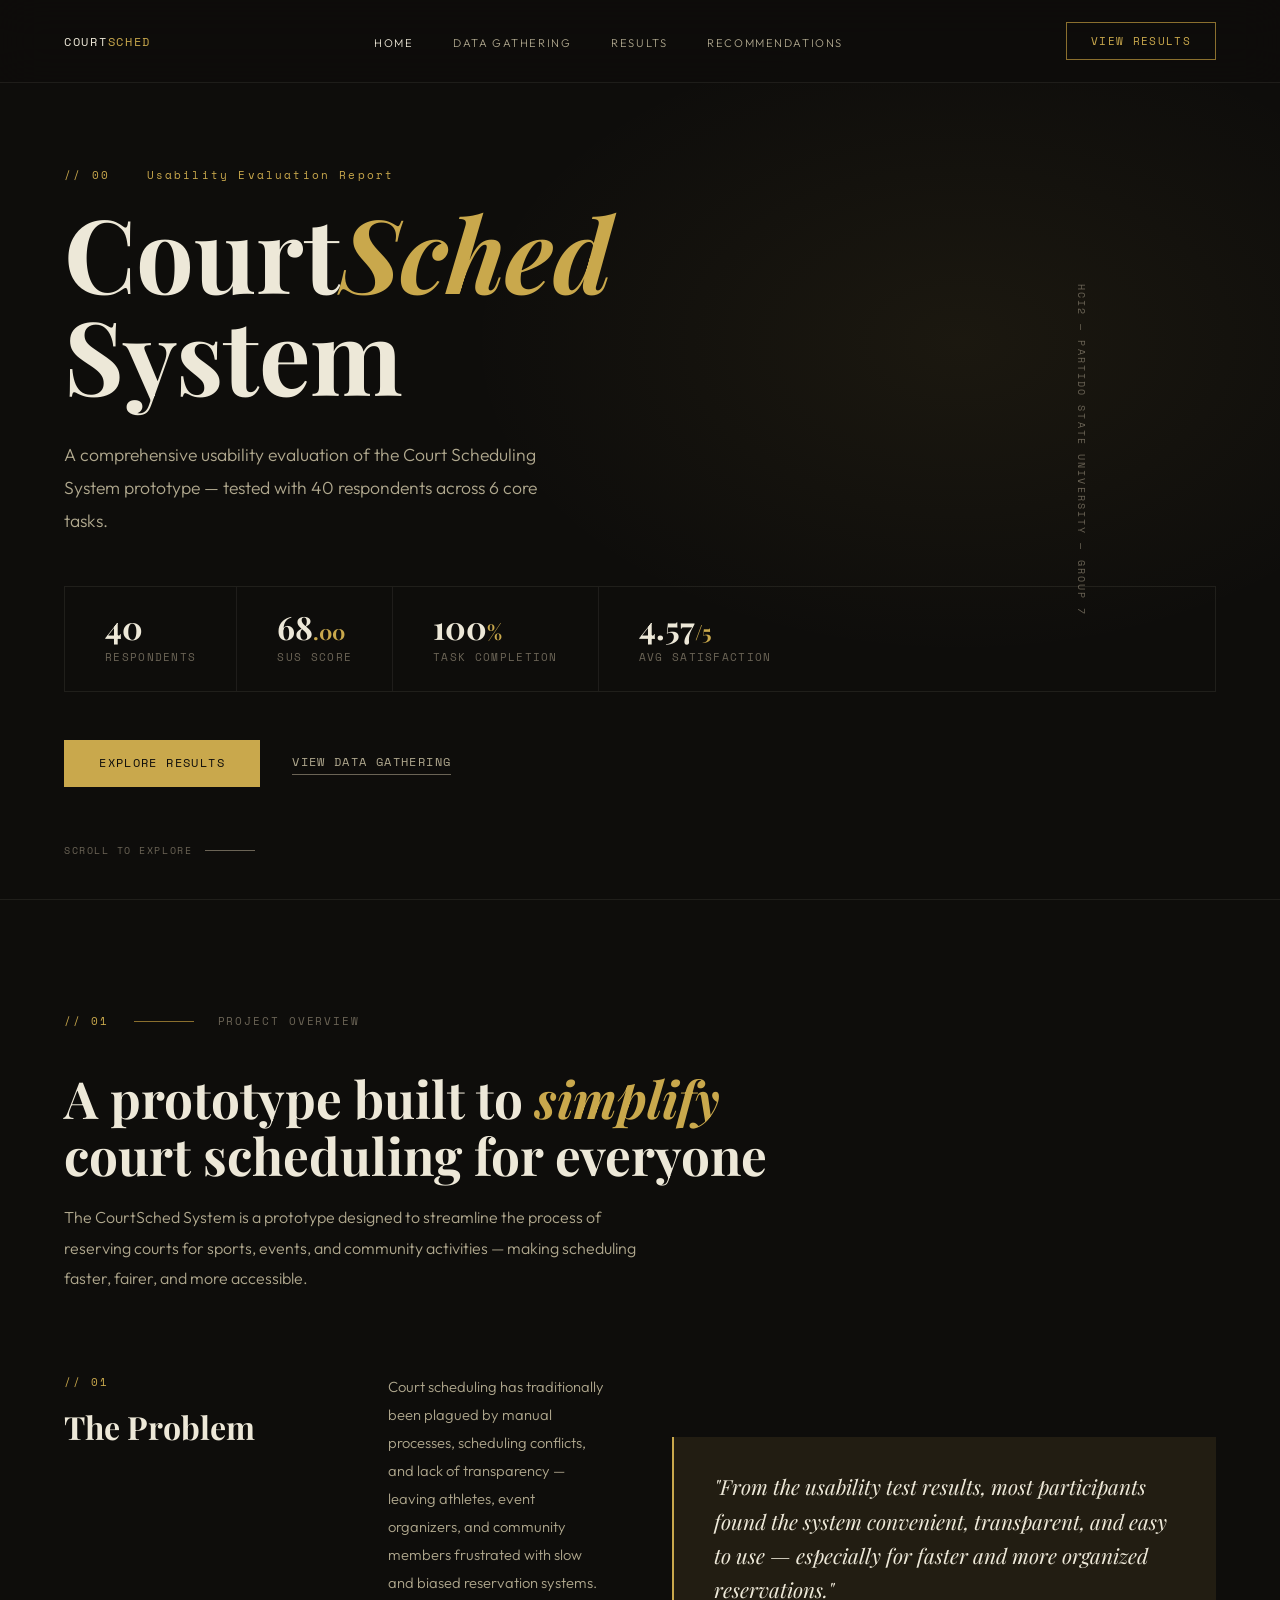
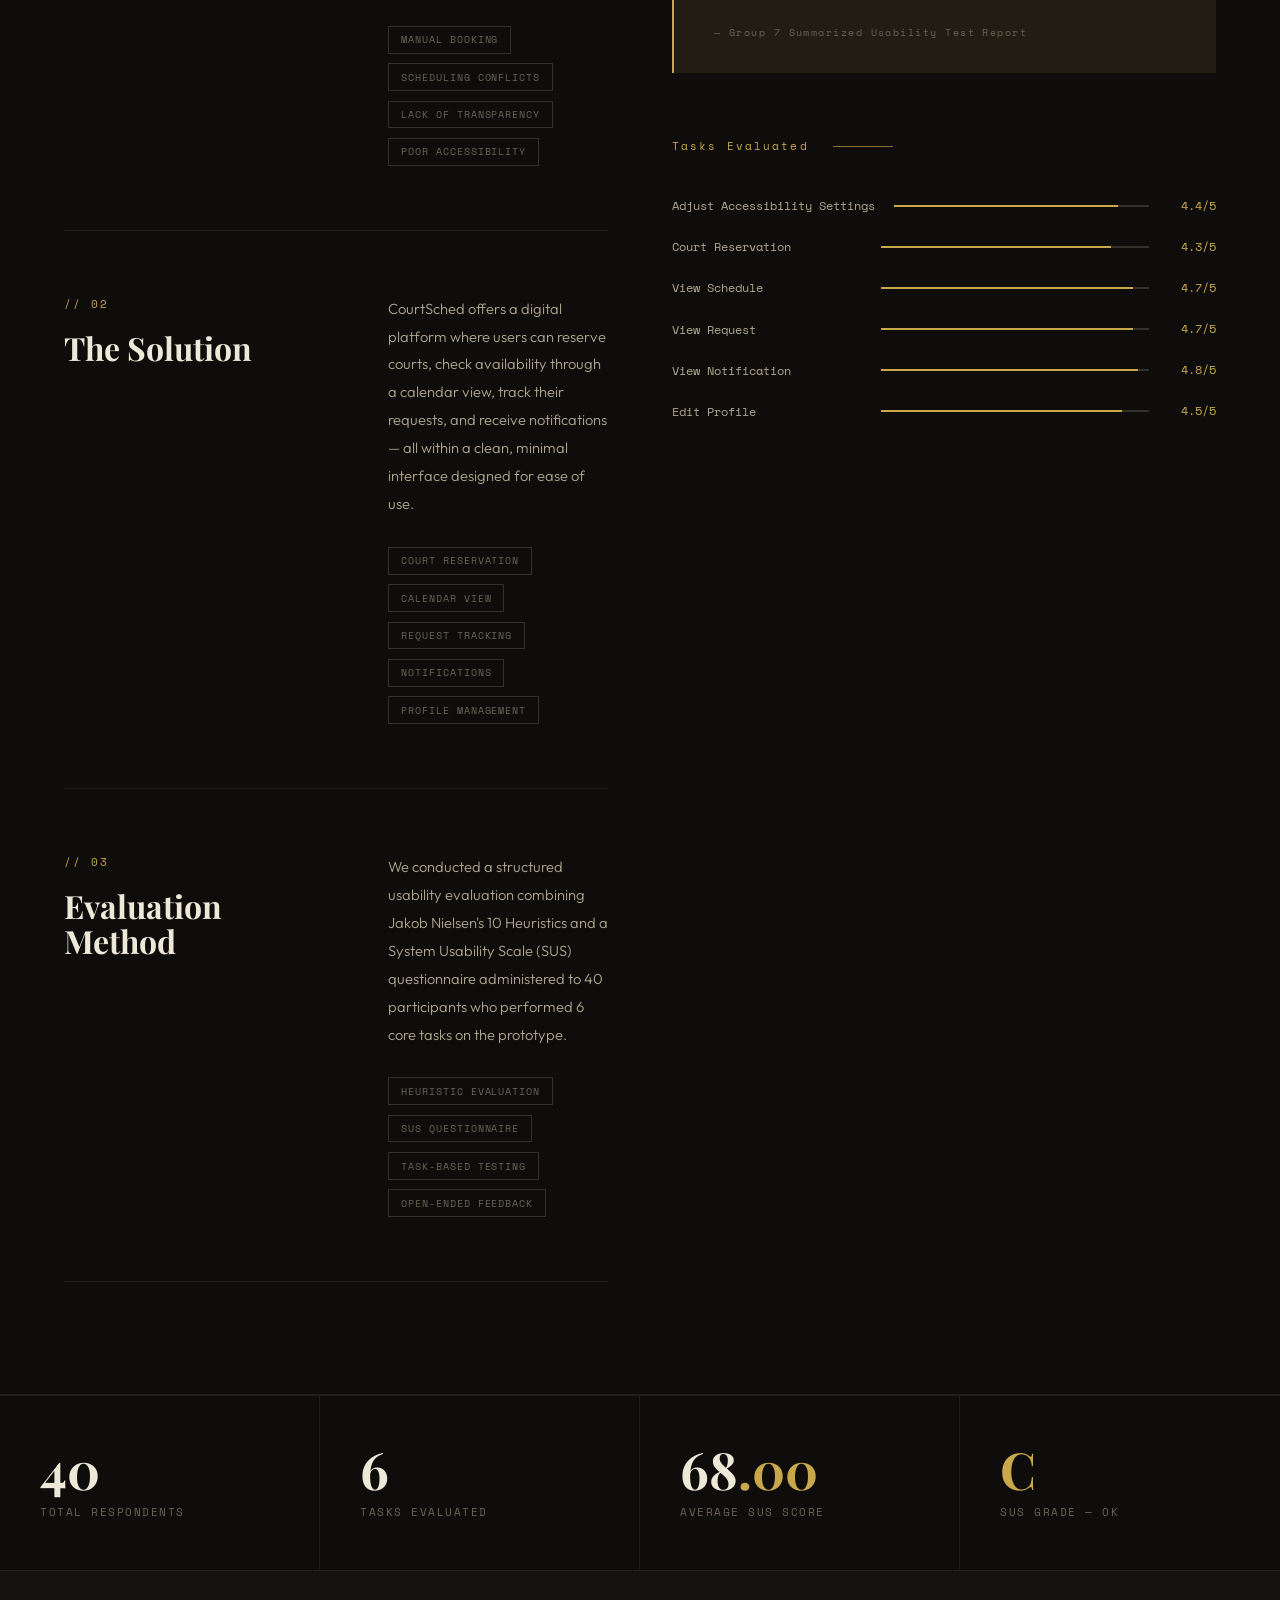
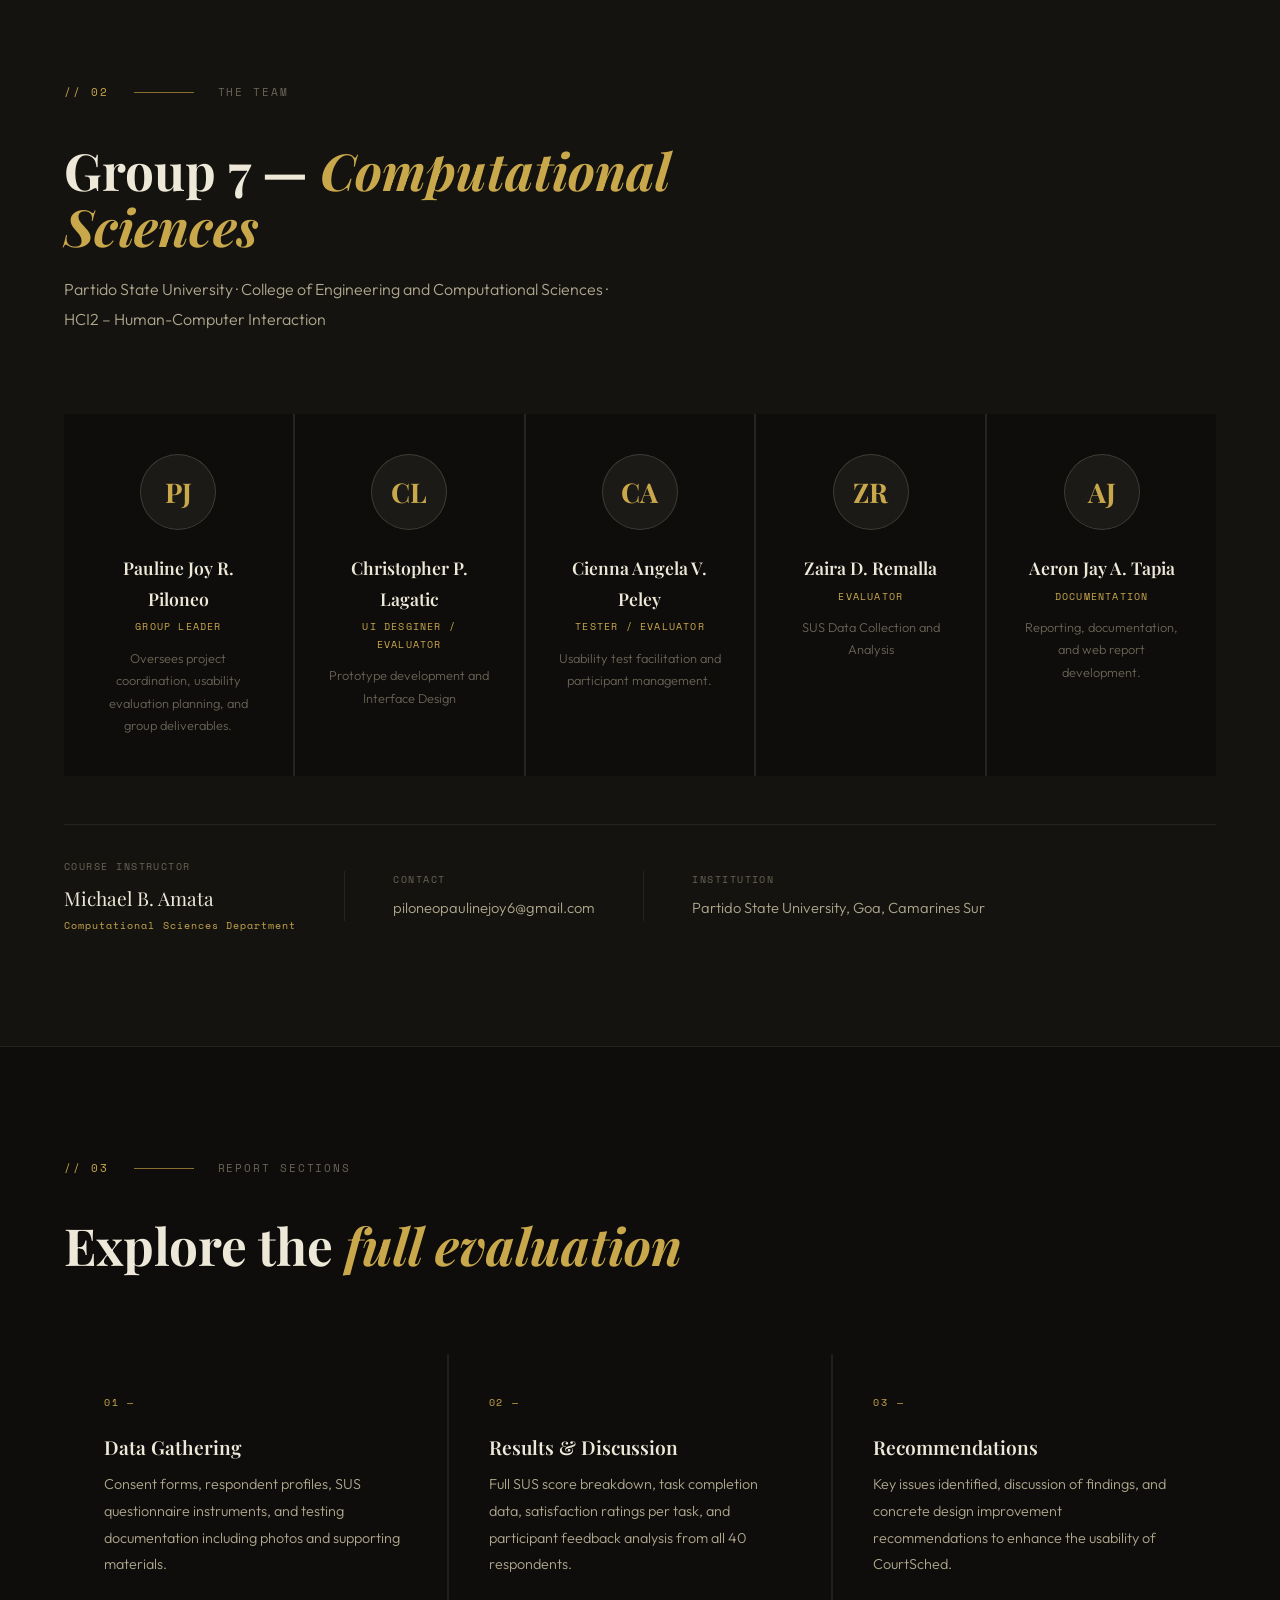
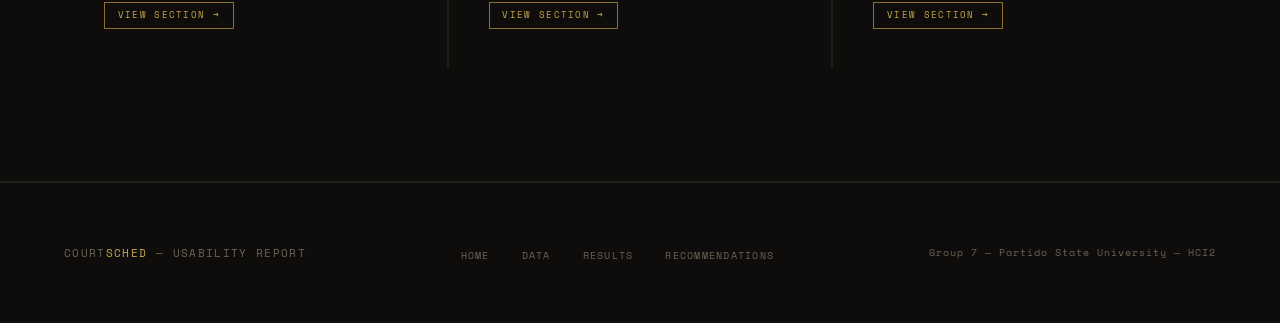
==== commit b315ede8: "Update index.html" ====
--- a/index.html
+++ b/index.html
@@ -44,7 +44,7 @@
       <div class="lbl">Respondents</div>
     </div>
     <div class="hero-stat">
-      <div class="val">68<em>.63</em></div>
+      <div class="val">68<em>.00</em></div>
       <div class="lbl">SUS Score</div>
     </div>
     <div class="hero-stat">
@@ -158,12 +158,12 @@
     <div class="cap">Tasks Evaluated</div>
   </div>
   <div class="stat-item">
-    <div class="big">79<em>.63</em></div>
+    <div class="big">68<em>.00</em></div>
     <div class="cap">Average SUS Score</div>
   </div>
   <div class="stat-item">
-    <div class="big"><em>B</em></div>
-    <div class="cap">SUS Grade — Good</div>
+    <div class="big"><em>C</em></div>
+    <div class="cap">SUS Grade — Ok</div>
   </div>
 </div>
 
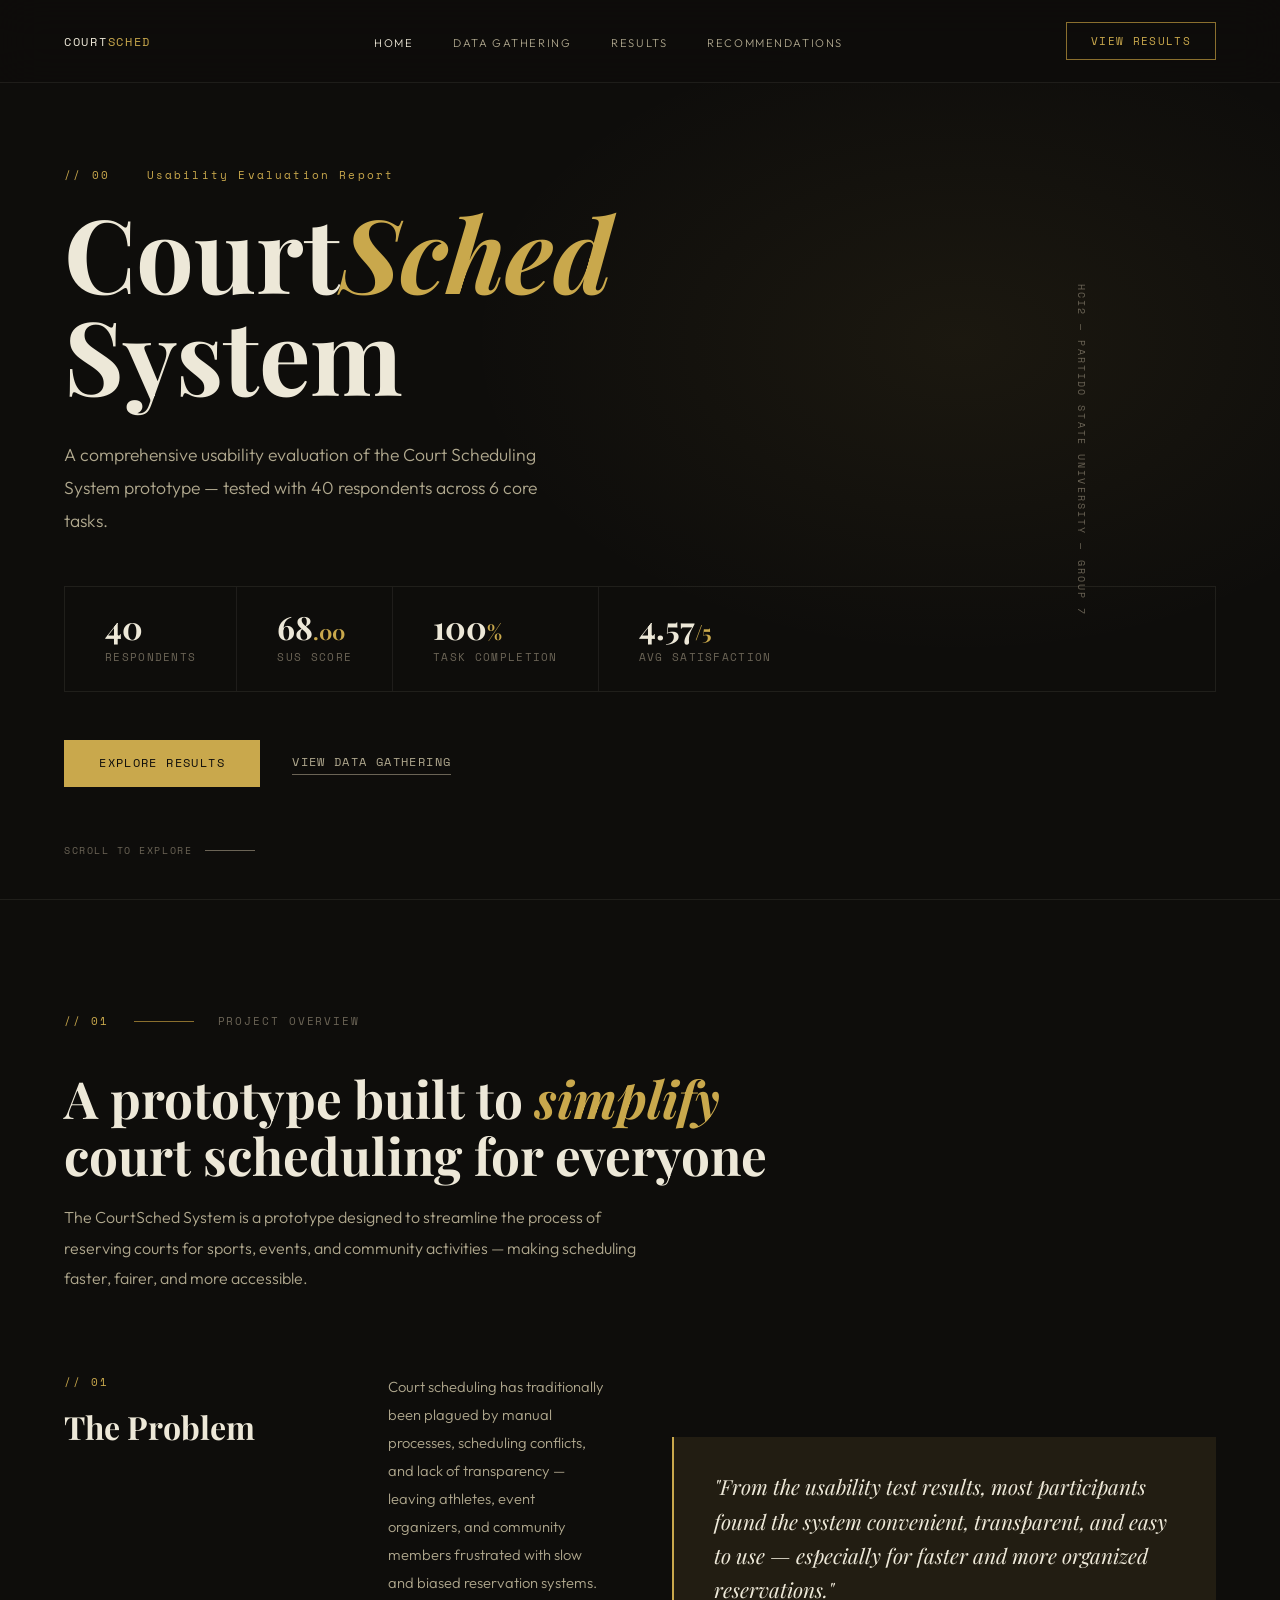
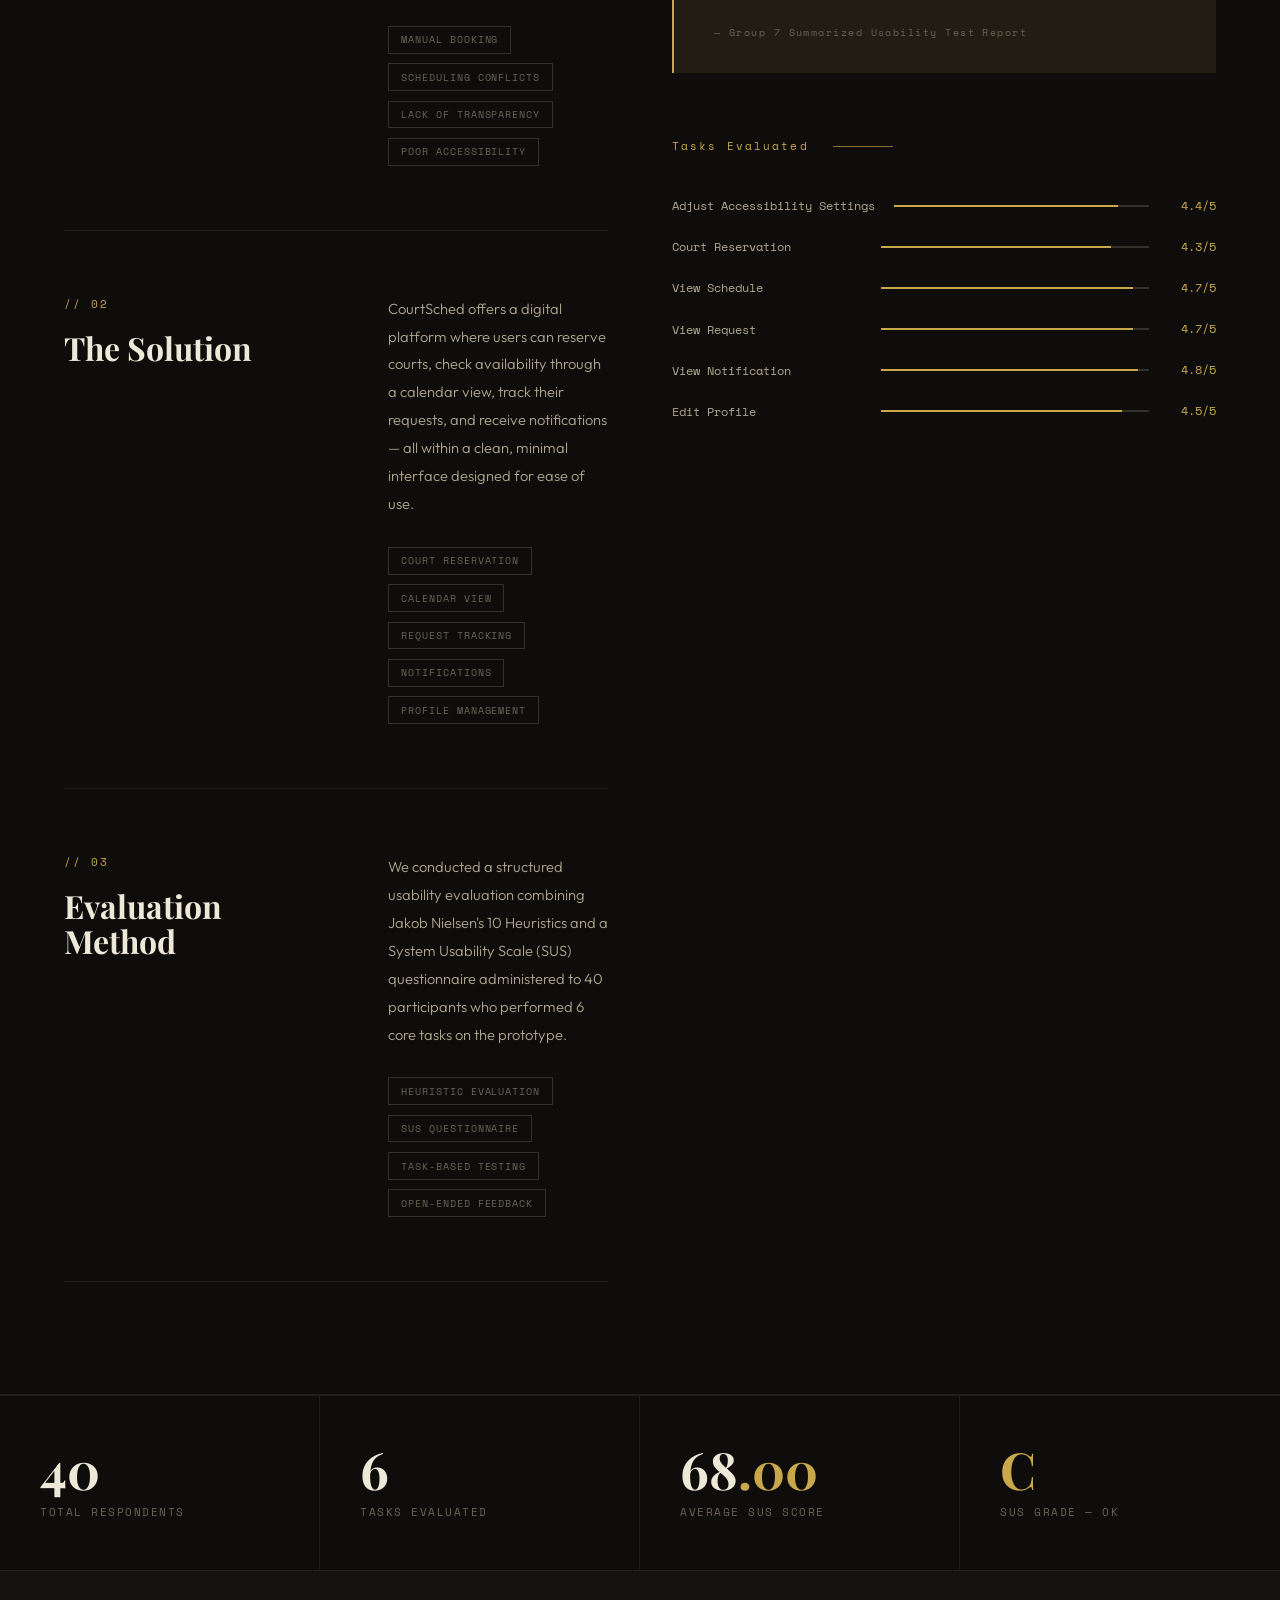
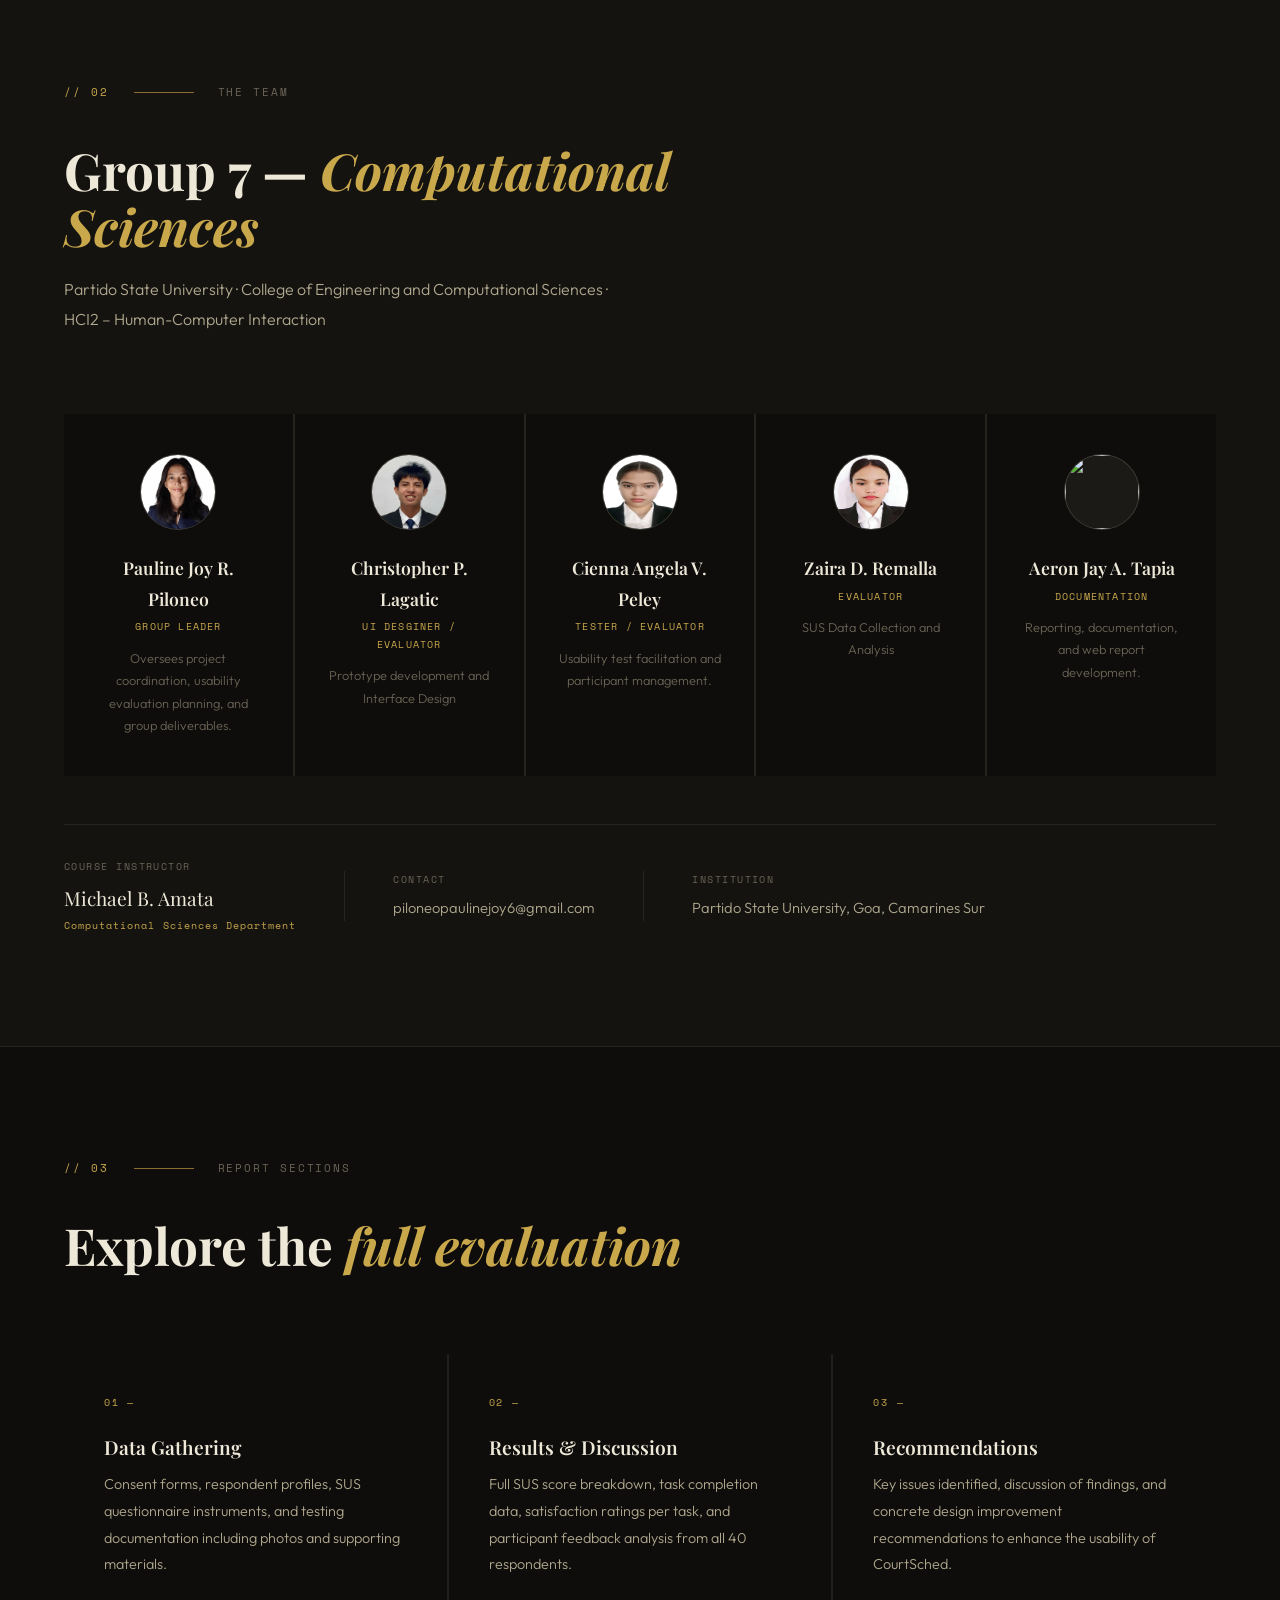
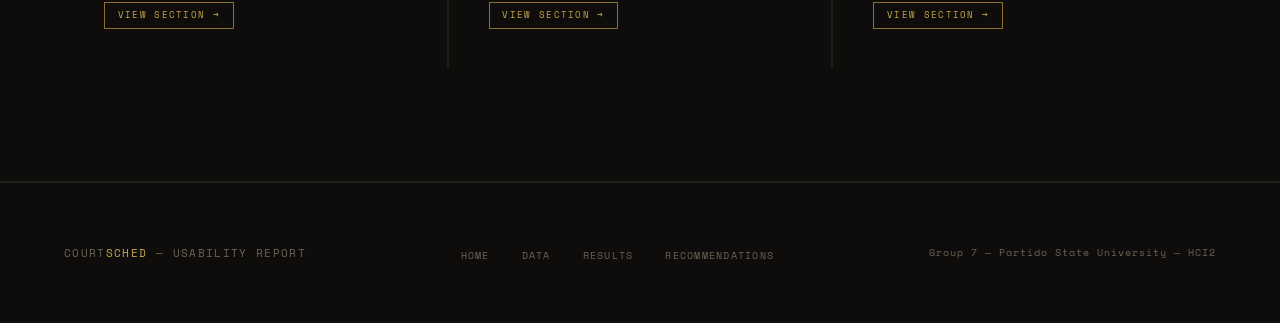
==== commit b5405821: "workbook" ====
--- a/index.html
+++ b/index.html
@@ -181,31 +181,31 @@
 
   <div class="member-grid reveal">
     <div class="member-card">
-      <div class="member-avatar">PJ</div>
+      <div class="member-avatar"><img src="images/paulineJoy.jpg" alt="" style="border-radius: 50%; height: 100%; width: 100%;" ></div>
       <div class="member-name">Pauline Joy R. Piloneo</div>
       <div class="member-role">Group Leader</div>
       <div class="member-desc">Oversees project coordination, usability evaluation planning, and group deliverables.</div>
     </div>
     <div class="member-card">
-      <div class="member-avatar">CL</div>
+      <div class="member-avatar"><img src="images/christoper.jpg" alt="" style="border-radius: 50%; height: 100%; width: 100%;" ></div>
       <div class="member-name">Christopher P. Lagatic</div>
       <div class="member-role">UI Desginer / Evaluator</div>
       <div class="member-desc">Prototype development and Interface Design</div>
     </div>
     <div class="member-card">
-      <div class="member-avatar">CA</div>
+      <div class="member-avatar"><img src="images/cienna.jpg" alt="" style="border-radius: 50%; height: 100%; width: 100%;" ></div>
       <div class="member-name">Cienna Angela V. Peley</div>
       <div class="member-role">Tester / Evaluator</div>
       <div class="member-desc">Usability test facilitation and participant management.</div>
     </div>
     <div class="member-card">
-      <div class="member-avatar">ZR</div>
+      <div class="member-avatar"><img src="images/zaira.jpg" alt="" style="border-radius: 50%; height: 100%; width: 100%;" ></div>
       <div class="member-name">Zaira D. Remalla</div>
       <div class="member-role">Evaluator</div>
       <div class="member-desc">SUS Data Collection and Analysis</div>
     </div>
     <div class="member-card">
-      <div class="member-avatar">AJ</div>
+      <div class="member-avatar"><img src="images/" alt="" style="border-radius: 50%; height: 100%; width: 100%;" ></div>
       <div class="member-name">Aeron Jay A. Tapia</div>
       <div class="member-role">Documentation</div>
       <div class="member-desc">Reporting, documentation, and web report development.</div>
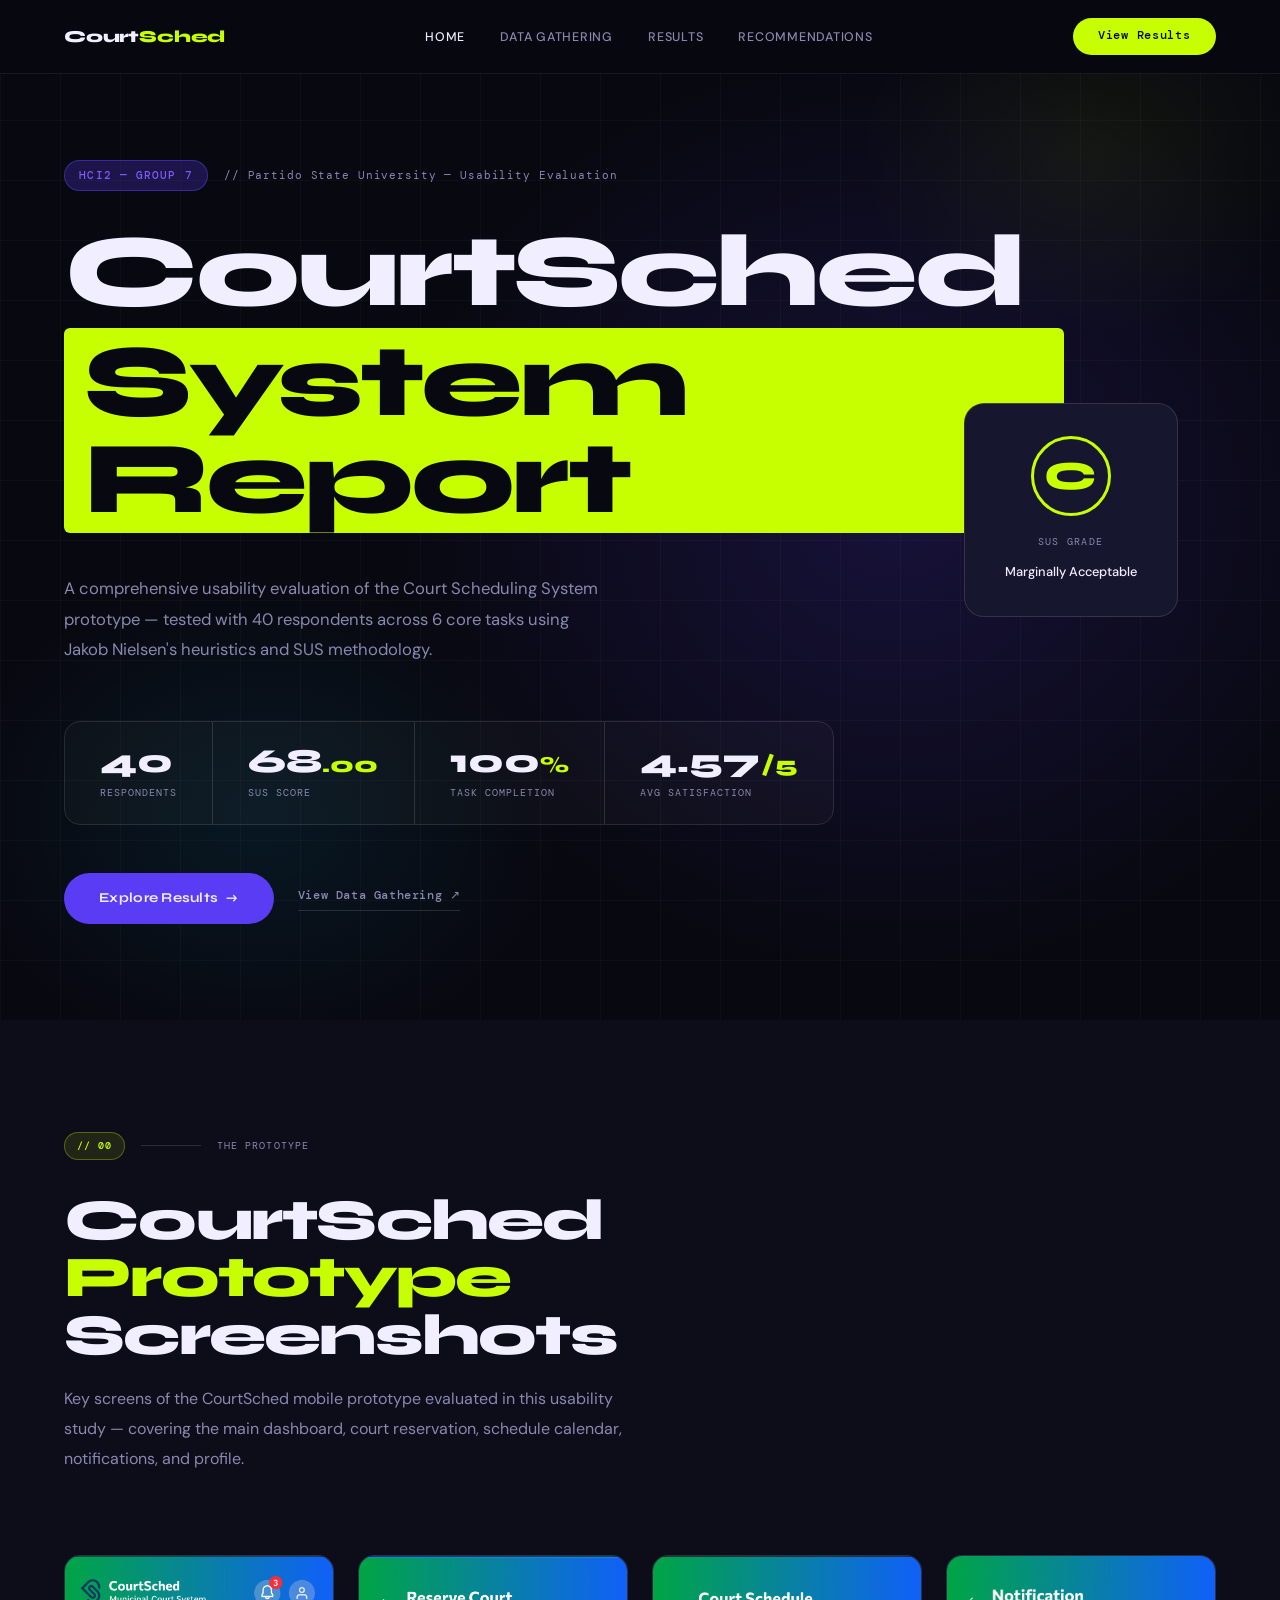
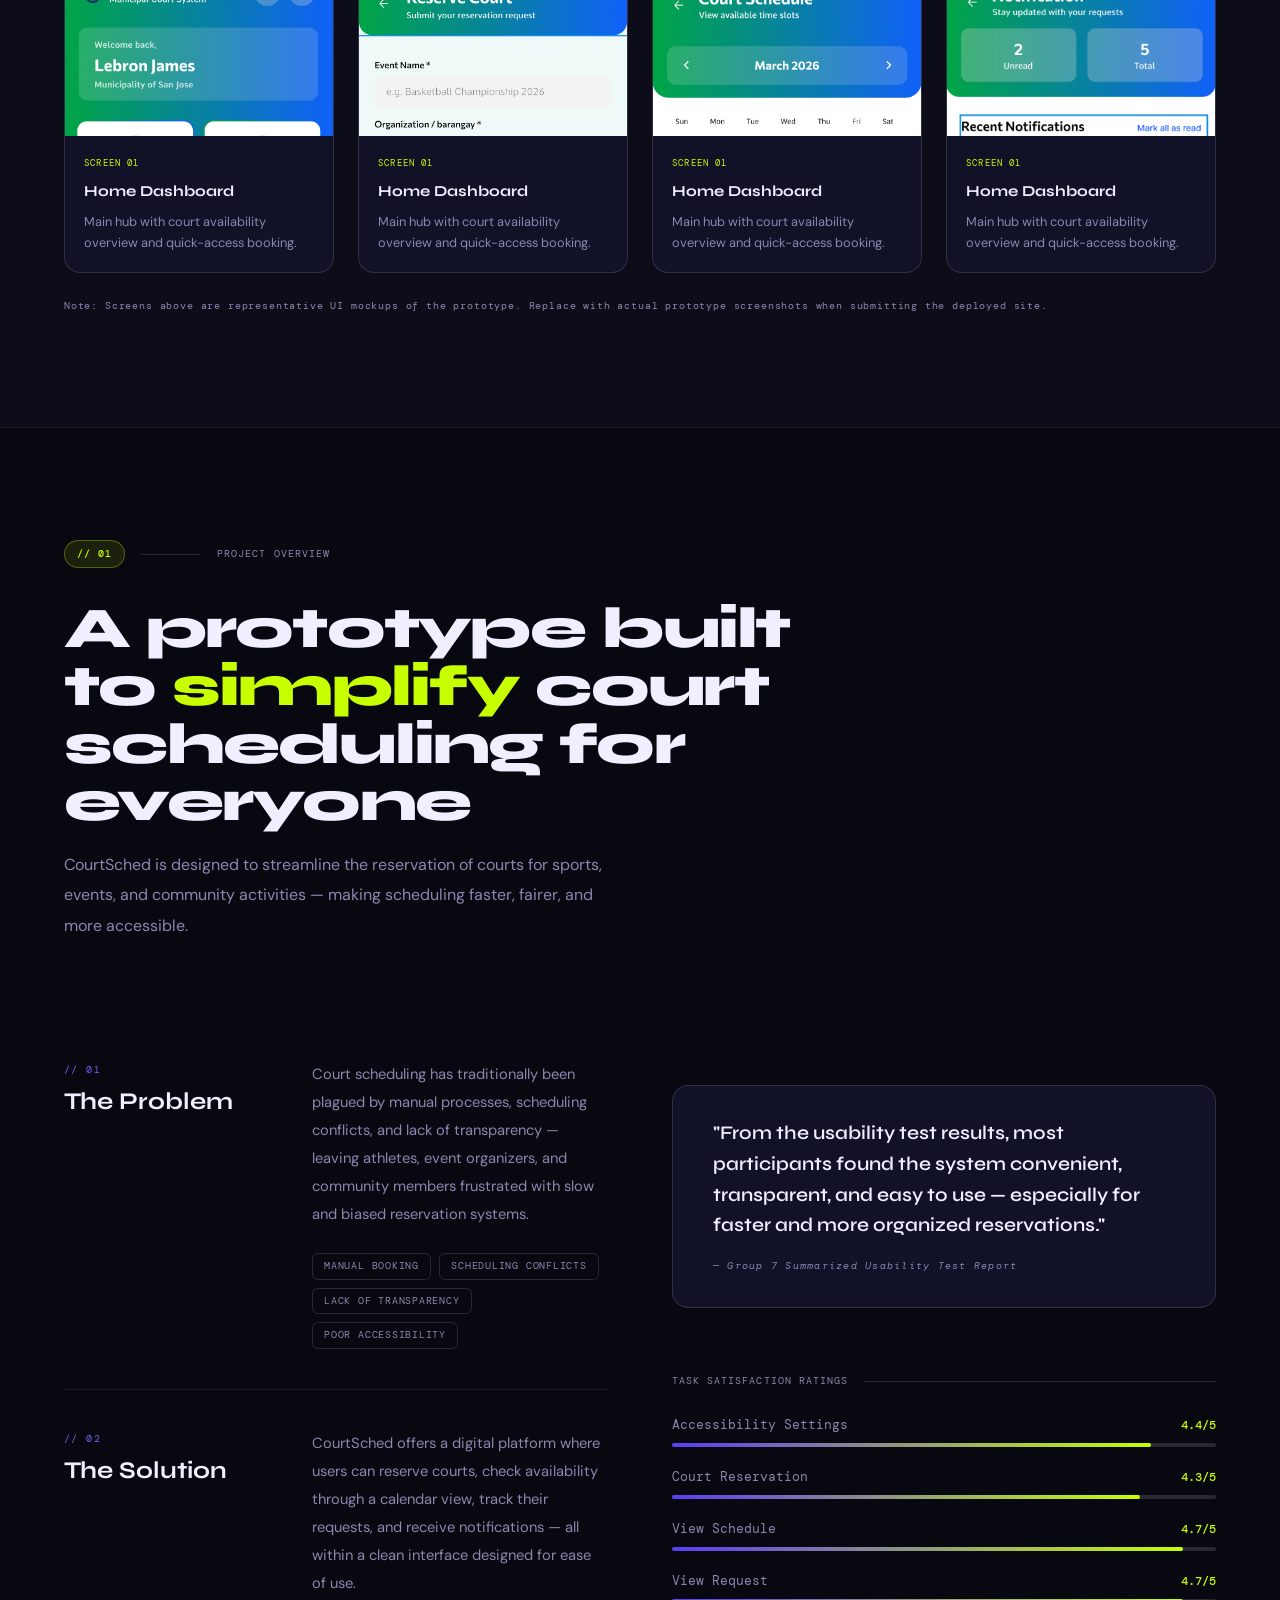
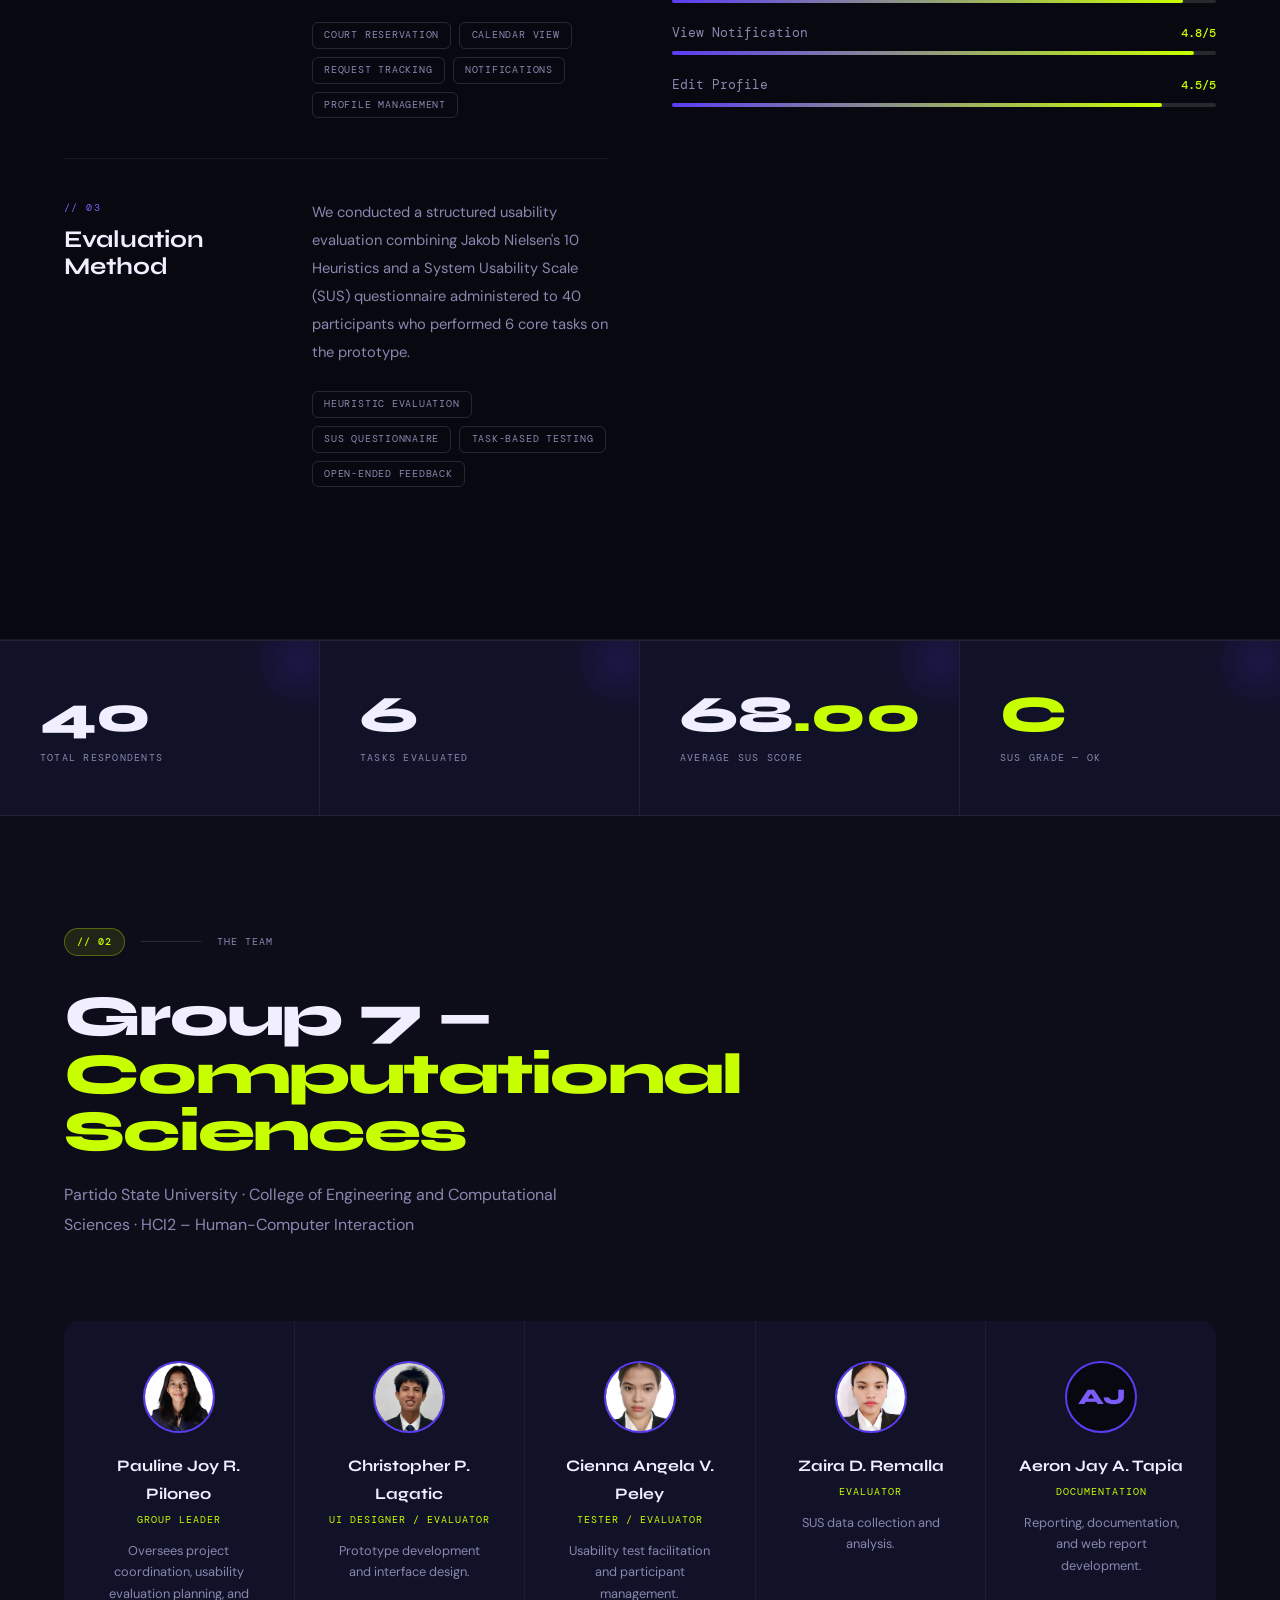
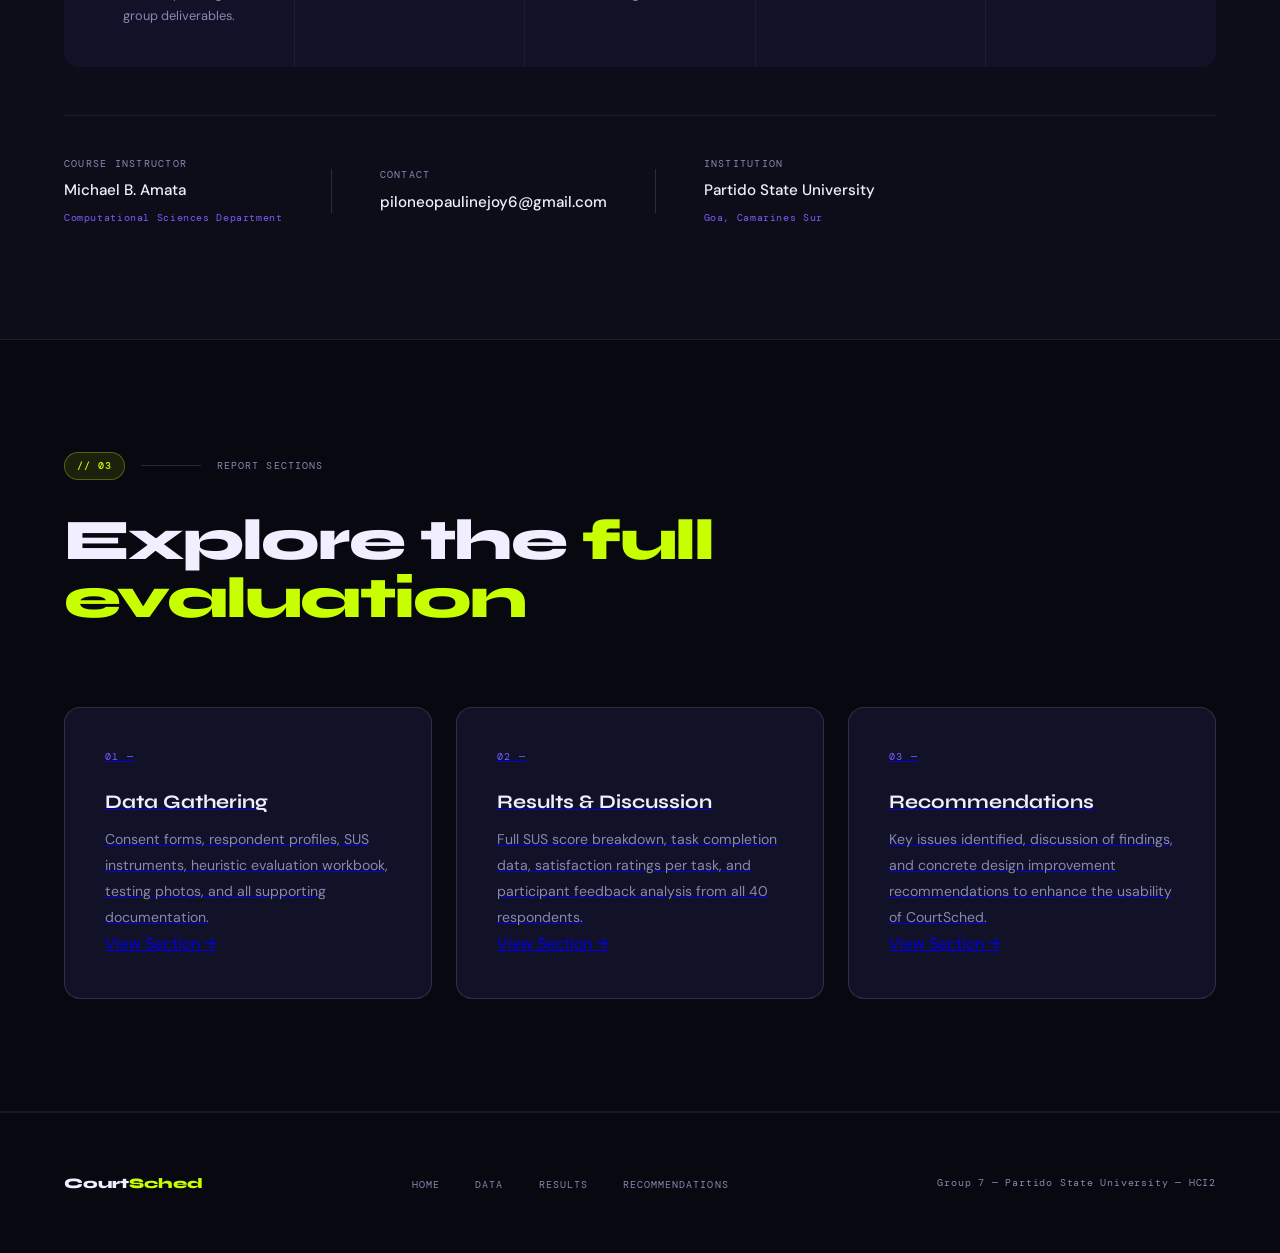
==== commit eb0be754: "version 2" ====
--- a/index.html
+++ b/index.html
@@ -4,11 +4,11 @@
 <meta charset="UTF-8">
 <meta name="viewport" content="width=device-width,initial-scale=1">
 <title>CourtSched — Usability Evaluation Report</title>
+<link href="https://fonts.googleapis.com/css2?family=Syne:wght@400;600;700;800&family=DM+Sans:wght@300;400;500&family=DM+Mono:wght@400;500&display=swap" rel="stylesheet">
 <link rel="stylesheet" href="style.css">
 </head>
 <body>
 
-<!-- NAV -->
 <nav>
   <a class="nav-brand" href="index.html">Court<span>Sched</span></a>
   <ul class="nav-links">
@@ -18,12 +18,11 @@
     <li><a href="recommendations.html">Recommendations</a></li>
   </ul>
   <a class="nav-cta" href="results.html">View Results</a>
-  <button class="hamburger" onclick="toggleMenu()" aria-label="menu">
+  <button class="hamburger" onclick="toggleMenu()" aria-label="Menu">
     <span></span><span></span><span></span>
   </button>
 </nav>
 
-<!-- MOBILE NAV -->
 <div class="mobile-nav" id="mobileNav">
   <a href="index.html" onclick="toggleMenu()">Home</a>
   <a href="data-gathering.html" onclick="toggleMenu()">Data Gathering</a>
@@ -33,115 +32,167 @@
 
 <!-- HERO -->
 <section class="hero">
-  <div class="hero-side-text">HCI2 &mdash; Partido State University &mdash; Group 7</div>
-  <div class="hero-counter">// 00 &nbsp;&nbsp; Usability Evaluation Report</div>
-  <h1>Court<em>Sched</em><br>System</h1>
-  <p class="hero-sub">A comprehensive usability evaluation of the Court Scheduling System prototype — tested with 40 respondents across 6 core tasks.</p>
-
-  <div class="hero-meta">
-    <div class="hero-stat">
-      <div class="val">40</div>
-      <div class="lbl">Respondents</div>
-    </div>
-    <div class="hero-stat">
-      <div class="val">68<em>.00</em></div>
-      <div class="lbl">SUS Score</div>
-    </div>
-    <div class="hero-stat">
-      <div class="val">100<em>%</em></div>
-      <div class="lbl">Task Completion</div>
-    </div>
-    <div class="hero-stat">
-      <div class="val">4.57<em>/5</em></div>
-      <div class="lbl">Avg Satisfaction</div>
-    </div>
-  </div>
-
+  <div class="hero-bg"></div>
+  <div class="hero-grid-bg"></div>
+  <div class="hero-eyebrow">
+    <div class="hero-pill">HCI2 &mdash; Group 7</div>
+    <span class="hero-line-tag">// Partido State University &mdash; Usability Evaluation</span>
+  </div>
+  <h1>
+    <span class="line1">CourtSched</span><br>
+    <span class="highlight">System Report</span>
+  </h1>
+  <p class="hero-sub">A comprehensive usability evaluation of the Court Scheduling System prototype — tested with 40 respondents across 6 core tasks using Jakob Nielsen's heuristics and SUS methodology.</p>
+  <div class="hero-stats">
+    <div class="hero-stat"><div class="val">40</div><div class="lbl">Respondents</div></div>
+    <div class="hero-stat"><div class="val">68<em>.00</em></div><div class="lbl">SUS Score</div></div>
+    <div class="hero-stat"><div class="val">100<em>%</em></div><div class="lbl">Task Completion</div></div>
+    <div class="hero-stat"><div class="val">4.57<em>/5</em></div><div class="lbl">Avg Satisfaction</div></div>
+  </div>
   <div class="hero-actions">
-    <a class="btn-primary" href="results.html">Explore Results</a>
-    <a class="btn-ghost" href="data-gathering.html">View Data Gathering</a>
-  </div>
-  <div class="scroll-hint">Scroll to explore</div>
+    <a class="btn-primary" href="results.html">Explore Results <span class="arr">&#8594;</span></a>
+    <a class="btn-ghost" href="data-gathering.html">View Data Gathering &#8599;</a>
+  </div>
+  <div class="hero-badge">
+    <div class="badge-ring">C</div>
+    <div class="grade-lbl">SUS Grade</div>
+    <div class="grade-desc">Marginally Acceptable</div>
+  </div>
+</section>
+
+<!-- ── PROTOTYPE SCREENSHOT (Required by rubric: Home Page must include screenshot or logo) ── -->
+<section class="section alt">
+  <div class="section-head reveal">
+    <div class="eyebrow-row">
+      <div class="eyebrow-chip">// 00</div>
+      <div class="eyebrow-rule"></div>
+      <span class="eyebrow-text">The Prototype</span>
+    </div>
+    <h2 class="sec-title">CourtSched <span>Prototype</span> Screenshots</h2>
+    <p class="sec-lead">Key screens of the CourtSched mobile prototype evaluated in this usability study — covering the main dashboard, court reservation, schedule calendar, notifications, and profile.</p>
+  </div>
+
+  <div class="reveal" style="margin-top:3rem">
+    <div style="display:grid;grid-template-columns:repeat(auto-fit,minmax(240px,1fr));gap:1.5rem">
+
+      <div style="background:var(--surface);border:1px solid var(--line2);border-radius:16px;overflow:hidden">
+
+        <!-- YOUR ACTUAL SCREENSHOT HERE -->
+        <div style="overflow:hidden;height:180px;">
+          <img src="prototype/homeDashboard.png" alt="Home Dashboard"
+              style="width:100%;height:100%;object-fit:cover;object-position:top;">
+        </div>
+
+        <div style="padding:1.2rem">
+          <div style="font-family:var(--font-mono);font-size:.58rem;letter-spacing:.12em;text-transform:uppercase;color:var(--neon);margin-bottom:.4rem">Screen 01</div>
+          <div style="font-family:var(--font-head);font-size:.95rem;font-weight:700;color:var(--white);margin-bottom:.4rem">Home Dashboard</div>
+          <p style="font-size:.8rem;color:var(--muted);line-height:1.65">Main hub with court availability overview and quick-access booking.</p>
+        </div>
+
+      </div>
+
+      <div style="background:var(--surface);border:1px solid var(--line2);border-radius:16px;overflow:hidden">
+
+        <!-- YOUR ACTUAL SCREENSHOT HERE -->
+        <div style="overflow:hidden;height:180px;">
+          <img src="prototype/reserveCourt.png" alt="Home Dashboard"
+              style="width:100%;height:100%;object-fit:cover;object-position:top;">
+        </div>
+
+        <div style="padding:1.2rem">
+          <div style="font-family:var(--font-mono);font-size:.58rem;letter-spacing:.12em;text-transform:uppercase;color:var(--neon);margin-bottom:.4rem">Screen 01</div>
+          <div style="font-family:var(--font-head);font-size:.95rem;font-weight:700;color:var(--white);margin-bottom:.4rem">Home Dashboard</div>
+          <p style="font-size:.8rem;color:var(--muted);line-height:1.65">Main hub with court availability overview and quick-access booking.</p>
+        </div>
+
+      </div>
+
+      <div style="background:var(--surface);border:1px solid var(--line2);border-radius:16px;overflow:hidden">
+
+        <!-- YOUR ACTUAL SCREENSHOT HERE -->
+        <div style="overflow:hidden;height:180px;">
+          <img src="prototype/calendar.png" alt="Home Dashboard"
+              style="width:100%;height:100%;object-fit:cover;object-position:top;">
+        </div>
+
+        <div style="padding:1.2rem">
+          <div style="font-family:var(--font-mono);font-size:.58rem;letter-spacing:.12em;text-transform:uppercase;color:var(--neon);margin-bottom:.4rem">Screen 01</div>
+          <div style="font-family:var(--font-head);font-size:.95rem;font-weight:700;color:var(--white);margin-bottom:.4rem">Home Dashboard</div>
+          <p style="font-size:.8rem;color:var(--muted);line-height:1.65">Main hub with court availability overview and quick-access booking.</p>
+        </div>
+
+      </div>
+
+      <div style="background:var(--surface);border:1px solid var(--line2);border-radius:16px;overflow:hidden">
+
+        <!-- YOUR ACTUAL SCREENSHOT HERE -->
+        <div style="overflow:hidden;height:180px;">
+          <img src="prototype/notification.png" alt="Home Dashboard"
+              style="width:100%;height:100%;object-fit:cover;object-position:top;">
+        </div>
+
+        <div style="padding:1.2rem">
+          <div style="font-family:var(--font-mono);font-size:.58rem;letter-spacing:.12em;text-transform:uppercase;color:var(--neon);margin-bottom:.4rem">Screen 01</div>
+          <div style="font-family:var(--font-head);font-size:.95rem;font-weight:700;color:var(--white);margin-bottom:.4rem">Home Dashboard</div>
+          <p style="font-size:.8rem;color:var(--muted);line-height:1.65">Main hub with court availability overview and quick-access booking.</p>
+        </div>
+
+      </div>
+
+    </div>
+    <p style="margin-top:1.5rem;font-family:var(--font-mono);font-size:.65rem;letter-spacing:.08em;color:var(--muted)">Note: Screens above are representative UI mockups of the prototype. Replace with actual prototype screenshots when submitting the deployed site.</p>
+  </div>
 </section>
 
 <!-- OVERVIEW -->
 <section class="section">
   <div class="section-head reveal">
-    <div class="section-eyebrow">
-      <span class="eyebrow-num">// 01</span>
+    <div class="eyebrow-row">
+      <div class="eyebrow-chip">// 01</div>
       <div class="eyebrow-rule"></div>
-      <span class="eyebrow-label">Project Overview</span>
-    </div>
-    <h2 class="section-title">A prototype built to <em>simplify</em> court scheduling for everyone</h2>
-    <p class="section-lead">The CourtSched System is a prototype designed to streamline the process of reserving courts for sports, events, and community activities — making scheduling faster, fairer, and more accessible.</p>
+      <span class="eyebrow-text">Project Overview</span>
+    </div>
+    <h2 class="sec-title">A prototype built to <span>simplify</span> court scheduling for everyone</h2>
+    <p class="sec-lead">CourtSched is designed to streamline the reservation of courts for sports, events, and community activities — making scheduling faster, fairer, and more accessible.</p>
   </div>
 
   <div class="two-col reveal">
     <div>
-      <div class="expertise-block" style="border-top:none;padding-top:0">
+      <div class="block-item">
+        <div><span class="block-num">// 01</span><div class="block-title">The Problem</div></div>
         <div>
-          <span class="exp-counter">// 01</span>
-          <div class="exp-title">The Problem</div>
-        </div>
+          <p class="block-desc">Court scheduling has traditionally been plagued by manual processes, scheduling conflicts, and lack of transparency — leaving athletes, event organizers, and community members frustrated with slow and biased reservation systems.</p>
+          <div class="tag-list"><span class="tag">Manual Booking</span><span class="tag">Scheduling Conflicts</span><span class="tag">Lack of Transparency</span><span class="tag">Poor Accessibility</span></div>
+        </div>
+      </div>
+      <div class="block-item">
+        <div><span class="block-num">// 02</span><div class="block-title">The Solution</div></div>
         <div>
-          <p class="exp-desc">Court scheduling has traditionally been plagued by manual processes, scheduling conflicts, and lack of transparency — leaving athletes, event organizers, and community members frustrated with slow and biased reservation systems.</p>
-          <div class="tag-list">
-            <span class="tag-item">Manual Booking</span>
-            <span class="tag-item">Scheduling Conflicts</span>
-            <span class="tag-item">Lack of Transparency</span>
-            <span class="tag-item">Poor Accessibility</span>
-          </div>
-        </div>
-      </div>
-      <div class="expertise-block">
+          <p class="block-desc">CourtSched offers a digital platform where users can reserve courts, check availability through a calendar view, track their requests, and receive notifications — all within a clean interface designed for ease of use.</p>
+          <div class="tag-list"><span class="tag">Court Reservation</span><span class="tag">Calendar View</span><span class="tag">Request Tracking</span><span class="tag">Notifications</span><span class="tag">Profile Management</span></div>
+        </div>
+      </div>
+      <div class="block-item">
+        <div><span class="block-num">// 03</span><div class="block-title">Evaluation Method</div></div>
         <div>
-          <span class="exp-counter">// 02</span>
-          <div class="exp-title">The Solution</div>
-        </div>
-        <div>
-          <p class="exp-desc">CourtSched offers a digital platform where users can reserve courts, check availability through a calendar view, track their requests, and receive notifications — all within a clean, minimal interface designed for ease of use.</p>
-          <div class="tag-list">
-            <span class="tag-item">Court Reservation</span>
-            <span class="tag-item">Calendar View</span>
-            <span class="tag-item">Request Tracking</span>
-            <span class="tag-item">Notifications</span>
-            <span class="tag-item">Profile Management</span>
-          </div>
-        </div>
-      </div>
-      <div class="expertise-block">
-        <div>
-          <span class="exp-counter">// 03</span>
-          <div class="exp-title">Evaluation Method</div>
-        </div>
-        <div>
-          <p class="exp-desc">We conducted a structured usability evaluation combining Jakob Nielsen's 10 Heuristics and a System Usability Scale (SUS) questionnaire administered to 40 participants who performed 6 core tasks on the prototype.</p>
-          <div class="tag-list">
-            <span class="tag-item">Heuristic Evaluation</span>
-            <span class="tag-item">SUS Questionnaire</span>
-            <span class="tag-item">Task-Based Testing</span>
-            <span class="tag-item">Open-Ended Feedback</span>
-          </div>
-        </div>
-      </div>
-    </div>
-
+          <p class="block-desc">We conducted a structured usability evaluation combining Jakob Nielsen's 10 Heuristics and a System Usability Scale (SUS) questionnaire administered to 40 participants who performed 6 core tasks on the prototype.</p>
+          <div class="tag-list"><span class="tag">Heuristic Evaluation</span><span class="tag">SUS Questionnaire</span><span class="tag">Task-Based Testing</span><span class="tag">Open-Ended Feedback</span></div>
+        </div>
+      </div>
+    </div>
     <div>
       <div class="pull-quote">
         <p>"From the usability test results, most participants found the system convenient, transparent, and easy to use — especially for faster and more organized reservations."</p>
         <cite>— Group 7 Summarized Usability Test Report</cite>
       </div>
-      <div style="margin-top:3rem">
-        <div class="section-eyebrow">
-          <span class="eyebrow-num">Tasks Evaluated</span>
-          <div class="eyebrow-rule"></div>
-        </div>
-        <div class="bar-row"><span class="bar-label">Adjust Accessibility Settings</span><div class="bar-track"><div class="bar-fill" style="width:88%"></div></div><span class="bar-val">4.4/5</span></div>
-        <div class="bar-row"><span class="bar-label">Court Reservation</span><div class="bar-track"><div class="bar-fill" style="width:86%"></div></div><span class="bar-val">4.3/5</span></div>
-        <div class="bar-row"><span class="bar-label">View Schedule</span><div class="bar-track"><div class="bar-fill" style="width:94%"></div></div><span class="bar-val">4.7/5</span></div>
-        <div class="bar-row"><span class="bar-label">View Request</span><div class="bar-track"><div class="bar-fill" style="width:94%"></div></div><span class="bar-val">4.7/5</span></div>
-        <div class="bar-row"><span class="bar-label">View Notification</span><div class="bar-track"><div class="bar-fill" style="width:96%"></div></div><span class="bar-val">4.8/5</span></div>
-        <div class="bar-row"><span class="bar-label">Edit Profile</span><div class="bar-track"><div class="bar-fill" style="width:90%"></div></div><span class="bar-val">4.5/5</span></div>
+      <div class="bar-section">
+        <div class="eyebrow-row" style="margin-bottom:1.5rem"><span class="eyebrow-text">Task Satisfaction Ratings</span><div class="eyebrow-rule" style="max-width:none;flex:1"></div></div>
+        <div><div class="label-row"><span class="bar-lbl">Accessibility Settings</span><span class="bar-val">4.4/5</span></div><div class="bar-track"><div class="bar-fill" style="width:88%"></div></div></div>
+        <div><div class="label-row"><span class="bar-lbl">Court Reservation</span><span class="bar-val">4.3/5</span></div><div class="bar-track"><div class="bar-fill" style="width:86%"></div></div></div>
+        <div><div class="label-row"><span class="bar-lbl">View Schedule</span><span class="bar-val">4.7/5</span></div><div class="bar-track"><div class="bar-fill" style="width:94%"></div></div></div>
+        <div><div class="label-row"><span class="bar-lbl">View Request</span><span class="bar-val">4.7/5</span></div><div class="bar-track"><div class="bar-fill" style="width:94%"></div></div></div>
+        <div><div class="label-row"><span class="bar-lbl">View Notification</span><span class="bar-val">4.8/5</span></div><div class="bar-track"><div class="bar-fill" style="width:96%"></div></div></div>
+        <div><div class="label-row"><span class="bar-lbl">Edit Profile</span><span class="bar-val">4.5/5</span></div><div class="bar-track"><div class="bar-fill" style="width:90%"></div></div></div>
       </div>
     </div>
   </div>
@@ -149,123 +200,111 @@
 
 <!-- STAT BAND -->
 <div class="stat-band reveal">
-  <div class="stat-item">
-    <div class="big">40</div>
-    <div class="cap">Total Respondents</div>
-  </div>
-  <div class="stat-item">
-    <div class="big">6</div>
-    <div class="cap">Tasks Evaluated</div>
-  </div>
-  <div class="stat-item">
-    <div class="big">68<em>.00</em></div>
-    <div class="cap">Average SUS Score</div>
-  </div>
-  <div class="stat-item">
-    <div class="big"><em>C</em></div>
-    <div class="cap">SUS Grade — Ok</div>
-  </div>
+  <div class="stat-item"><div class="big">40</div><div class="cap">Total Respondents</div></div>
+  <div class="stat-item"><div class="big">6</div><div class="cap">Tasks Evaluated</div></div>
+  <div class="stat-item"><div class="big">68<em>.00</em></div><div class="cap">Average SUS Score</div></div>
+  <div class="stat-item"><div class="big"><em>C</em></div><div class="cap">SUS Grade — Ok</div></div>
 </div>
 
-<!-- TEAM SECTION -->
+<!-- TEAM (Required: names, roles, photos) -->
 <section class="section alt">
   <div class="section-head reveal">
-    <div class="section-eyebrow">
-      <span class="eyebrow-num">// 02</span>
+    <div class="eyebrow-row">
+      <div class="eyebrow-chip">// 02</div>
       <div class="eyebrow-rule"></div>
-      <span class="eyebrow-label">The Team</span>
-    </div>
-    <h2 class="section-title">Group 7 — <em>Computational Sciences</em></h2>
-    <p class="section-lead">Partido State University · College of Engineering and Computational Sciences · HCI2 – Human-Computer Interaction</p>
+      <span class="eyebrow-text">The Team</span>
+    </div>
+    <h2 class="sec-title">Group 7 — <span>Computational Sciences</span></h2>
+    <p class="sec-lead">Partido State University &middot; College of Engineering and Computational Sciences &middot; HCI2 – Human-Computer Interaction</p>
   </div>
 
   <div class="member-grid reveal">
     <div class="member-card">
-      <div class="member-avatar"><img src="images/paulineJoy.jpg" alt="" style="border-radius: 50%; height: 100%; width: 100%;" ></div>
+      <div class="member-avatar"><img src="members/piloneo.jpg" alt="Pauline Joy R. Piloneo" onerror="this.style.display='none';this.parentNode.textContent='PJ'"></div>
       <div class="member-name">Pauline Joy R. Piloneo</div>
       <div class="member-role">Group Leader</div>
       <div class="member-desc">Oversees project coordination, usability evaluation planning, and group deliverables.</div>
     </div>
     <div class="member-card">
-      <div class="member-avatar"><img src="images/christoper.jpg" alt="" style="border-radius: 50%; height: 100%; width: 100%;" ></div>
+      <div class="member-avatar"><img src="members/lagatic.jfif" alt="Christopher P. Lagatic" onerror="this.style.display='none';this.parentNode.textContent='CL'"></div>
       <div class="member-name">Christopher P. Lagatic</div>
-      <div class="member-role">UI Desginer / Evaluator</div>
-      <div class="member-desc">Prototype development and Interface Design</div>
-    </div>
-    <div class="member-card">
-      <div class="member-avatar"><img src="images/cienna.jpg" alt="" style="border-radius: 50%; height: 100%; width: 100%;" ></div>
+      <div class="member-role">UI Designer / Evaluator</div>
+      <div class="member-desc">Prototype development and interface design.</div>
+    </div>
+    <div class="member-card">
+      <div class="member-avatar"><img src="members/peley.jfif" alt="Cienna Angela V. Peley" onerror="this.style.display='none';this.parentNode.textContent='CP'"></div>
       <div class="member-name">Cienna Angela V. Peley</div>
       <div class="member-role">Tester / Evaluator</div>
       <div class="member-desc">Usability test facilitation and participant management.</div>
     </div>
     <div class="member-card">
-      <div class="member-avatar"><img src="images/zaira.jpg" alt="" style="border-radius: 50%; height: 100%; width: 100%;" ></div>
+      <div class="member-avatar"><img src="members/remalla.jpg" alt="Zaira D. Remalla" onerror="this.style.display='none';this.parentNode.textContent='ZR'"></div>
       <div class="member-name">Zaira D. Remalla</div>
       <div class="member-role">Evaluator</div>
-      <div class="member-desc">SUS Data Collection and Analysis</div>
-    </div>
-    <div class="member-card">
-      <div class="member-avatar"><img src="images/" alt="" style="border-radius: 50%; height: 100%; width: 100%;" ></div>
+      <div class="member-desc">SUS data collection and analysis.</div>
+    </div>
+    <div class="member-card">
+      <div class="member-avatar" style="font-size:1.4rem">AJ</div>
       <div class="member-name">Aeron Jay A. Tapia</div>
       <div class="member-role">Documentation</div>
       <div class="member-desc">Reporting, documentation, and web report development.</div>
     </div>
   </div>
 
-  <div style="margin-top:3rem;padding-top:2rem;border-top:1px solid var(--line);display:flex;gap:3rem;align-items:center;flex-wrap:wrap" class="reveal">
-    <div>
-      <div style="font-family:var(--mono);font-size:.65rem;letter-spacing:.14em;text-transform:uppercase;color:var(--cream3);margin-bottom:.4rem">Course Instructor</div>
-      <div style="font-family:var(--serif);font-size:1.2rem;color:var(--cream)">Michael B. Amata</div>
-      <div style="font-family:var(--mono);font-size:.65rem;letter-spacing:.1em;color:var(--gold)">Computational Sciences Department</div>
-    </div>
-    <div style="width:1px;height:50px;background:var(--line)"></div>
-    <div>
-      <div style="font-family:var(--mono);font-size:.65rem;letter-spacing:.14em;text-transform:uppercase;color:var(--cream3);margin-bottom:.4rem">Contact</div>
-      <div style="font-size:.92rem;color:var(--cream2)">piloneopaulinejoy6@gmail.com</div>
-    </div>
-    <div style="width:1px;height:50px;background:var(--line)"></div>
-    <div>
-      <div style="font-family:var(--mono);font-size:.65rem;letter-spacing:.14em;text-transform:uppercase;color:var(--cream3);margin-bottom:.4rem">Institution</div>
-      <div style="font-size:.92rem;color:var(--cream2)">Partido State University, Goa, Camarines Sur</div>
-    </div>
-  </div>
-</section>
-
-<!-- NAVIGATION CARDS -->
+  <div class="info-strip reveal">
+    <div class="info-item">
+      <span class="info-label">Course Instructor</span>
+      <span class="info-val">Michael B. Amata</span>
+      <span class="info-sub">Computational Sciences Department</span>
+    </div>
+    <div class="info-divider"></div>
+    <div class="info-item">
+      <span class="info-label">Contact</span>
+      <span class="info-val">piloneopaulinejoy6@gmail.com</span>
+    </div>
+    <div class="info-divider"></div>
+    <div class="info-item">
+      <span class="info-label">Institution</span>
+      <span class="info-val">Partido State University</span>
+      <span class="info-sub">Goa, Camarines Sur</span>
+    </div>
+  </div>
+</section>
+
+<!-- REPORT SECTIONS -->
 <section class="section">
   <div class="section-head reveal">
-    <div class="section-eyebrow">
-      <span class="eyebrow-num">// 03</span>
+    <div class="eyebrow-row">
+      <div class="eyebrow-chip">// 03</div>
       <div class="eyebrow-rule"></div>
-      <span class="eyebrow-label">Report Sections</span>
-    </div>
-    <h2 class="section-title">Explore the <em>full evaluation</em></h2>
+      <span class="eyebrow-text">Report Sections</span>
+    </div>
+    <h2 class="sec-title">Explore the <span>full evaluation</span></h2>
   </div>
   <div class="card-wrap reveal">
-    <a href="data-gathering.html" class="card" style="text-decoration:none">
+    <a href="data-gathering.html" class="card">
       <span class="card-num">01 &mdash;</span>
       <h3>Data Gathering</h3>
-      <p>Consent forms, respondent profiles, SUS questionnaire instruments, and testing documentation including photos and supporting materials.</p>
-      <span class="card-tag">View Section →</span>
+      <p>Consent forms, respondent profiles, SUS instruments, heuristic evaluation workbook, testing photos, and all supporting documentation.</p>
+      <span class="card-arrow">View Section &#8594;</span>
     </a>
-    <a href="results.html" class="card" style="text-decoration:none">
+    <a href="results.html" class="card">
       <span class="card-num">02 &mdash;</span>
-      <h3>Results & Discussion</h3>
+      <h3>Results &amp; Discussion</h3>
       <p>Full SUS score breakdown, task completion data, satisfaction ratings per task, and participant feedback analysis from all 40 respondents.</p>
-      <span class="card-tag">View Section →</span>
+      <span class="card-arrow">View Section &#8594;</span>
     </a>
-    <a href="recommendations.html" class="card" style="text-decoration:none">
+    <a href="recommendations.html" class="card">
       <span class="card-num">03 &mdash;</span>
       <h3>Recommendations</h3>
       <p>Key issues identified, discussion of findings, and concrete design improvement recommendations to enhance the usability of CourtSched.</p>
-      <span class="card-tag">View Section →</span>
+      <span class="card-arrow">View Section &#8594;</span>
     </a>
   </div>
 </section>
 
-<!-- FOOTER -->
 <footer>
-  <div class="footer-brand">Court<span>Sched</span> &mdash; Usability Report</div>
+  <div class="footer-brand">Court<span>Sched</span></div>
   <ul class="footer-links">
     <li><a href="index.html">Home</a></li>
     <li><a href="data-gathering.html">Data</a></li>
@@ -278,7 +317,9 @@
 <script>
 function toggleMenu(){document.getElementById('mobileNav').classList.toggle('open')}
 const reveals=document.querySelectorAll('.reveal');
-const obs=new IntersectionObserver(entries=>{entries.forEach(e=>{if(e.isIntersecting){e.target.classList.add('visible');obs.unobserve(e.target)}})},{threshold:.1});
+const obs=new IntersectionObserver(entries=>{
+  entries.forEach(e=>{if(e.isIntersecting){e.target.classList.add('visible');obs.unobserve(e.target)}})
+},{threshold:.08});
 reveals.forEach(r=>obs.observe(r));
 </script>
 </body>
--- a/style.css
+++ b/style.css
@@ -1,187 +1,186 @@
-@import url('https://fonts.googleapis.com/css2?family=Playfair+Display:ital,wght@0,400;0,700;1,400;1,700&family=Outfit:wght@200;300;400;500&family=Space+Mono:wght@400;700&display=swap');
+/* Fonts are loaded via <link> tag in each HTML page */
 
 *,*::before,*::after{box-sizing:border-box;margin:0;padding:0}
 
 :root{
-  --bg:#0e0d0b;
-  --bg2:#141310;
-  --bg3:#1c1a16;
-  --cream:#ede8d8;
-  --cream2:#b0a88e;
-  --cream3:#6b6456;
-  --gold:#c9a84c;
-  --gold2:#8a6f2e;
-  --gold-dim:rgba(201,168,76,.1);
-  --line:rgba(237,232,216,.08);
-  --line2:rgba(237,232,216,.16);
-  --serif:'Playfair Display',Georgia,serif;
-  --sans:'Outfit',system-ui,sans-serif;
-  --mono:'Space Mono',monospace;
+  --void:#080810;
+  --void2:#0d0d1a;
+  --surface:#111128;
+  --surface2:#16162e;
+  --electric:#5b3cf5;
+  --electric2:#7b5cf8;
+  --neon:#c8ff00;
+  --neon2:#a8e000;
+  --orange:#ff6b35;
+  --cyan:#00d4ff;
+  --pink:#ff3d8a;
+  --white:#f0eeff;
+  --muted:#8888b0;
+  --line:rgba(255,255,255,.07);
+  --line2:rgba(255,255,255,.13);
+  --font-head:'Syne',sans-serif;
+  --font-body:'DM Sans',sans-serif;
+  --font-mono:'DM Mono',monospace;
 }
 
 html{scroll-behavior:smooth}
-body{background:var(--bg);color:var(--cream);font-family:var(--sans);font-weight:300;font-size:16px;line-height:1.75;overflow-x:hidden}
+body{background:var(--void);color:var(--white);font-family:var(--font-body);font-weight:400;font-size:16px;line-height:1.75;overflow-x:hidden}
 
 /* NAV */
-nav{position:fixed;top:0;left:0;right:0;z-index:999;display:flex;align-items:center;justify-content:space-between;padding:1.4rem 5vw;background:rgba(14,13,11,.92);backdrop-filter:blur(20px);border-bottom:1px solid var(--line)}
-.nav-brand{font-family:var(--mono);font-size:.76rem;letter-spacing:.14em;text-transform:uppercase;color:var(--cream);text-decoration:none}
-.nav-brand span{color:var(--gold)}
-.nav-links{display:flex;align-items:center;gap:2.5rem;list-style:none}
-.nav-links a{font-size:.7rem;letter-spacing:.14em;text-transform:uppercase;color:var(--cream2);text-decoration:none;transition:color .2s}
-.nav-links a:hover,.nav-links a.active{color:var(--cream)}
-.nav-cta{font-family:var(--mono);font-size:.7rem;letter-spacing:.12em;text-transform:uppercase;color:var(--gold);border:1px solid var(--gold2);padding:.5rem 1.5rem;text-decoration:none;transition:all .25s}
-.nav-cta:hover{background:var(--gold);color:var(--bg)}
+nav{position:fixed;top:0;left:0;right:0;z-index:999;display:flex;align-items:center;justify-content:space-between;padding:1.1rem 5vw;background:rgba(8,8,16,.85);backdrop-filter:blur(24px);border-bottom:1px solid var(--line)}
+.nav-brand{font-family:var(--font-head);font-size:1.05rem;font-weight:800;color:var(--white);text-decoration:none;letter-spacing:-.01em}
+.nav-brand span{color:var(--neon)}
+.nav-links{display:flex;align-items:center;gap:2.2rem;list-style:none}
+.nav-links a{font-size:.78rem;font-weight:500;letter-spacing:.06em;text-transform:uppercase;color:var(--muted);text-decoration:none;transition:color .2s}
+.nav-links a:hover,.nav-links a.active{color:var(--white)}
+.nav-cta{font-family:var(--font-mono);font-size:.72rem;font-weight:500;letter-spacing:.06em;background:var(--neon);color:var(--void);padding:.55rem 1.6rem;text-decoration:none;border-radius:100px;transition:all .22s}
+.nav-cta:hover{background:var(--neon2);transform:translateY(-1px)}
 .hamburger{display:none;flex-direction:column;gap:5px;cursor:pointer;background:none;border:none;padding:4px}
-.hamburger span{display:block;width:22px;height:1px;background:var(--cream)}
-
-/* HERO */
-.hero{min-height:100vh;display:flex;flex-direction:column;justify-content:flex-end;padding:0 5vw 7rem;position:relative;overflow:hidden;border-bottom:1px solid var(--line)}
-.hero::before{content:'';position:absolute;inset:0;background:radial-gradient(ellipse 55% 50% at 75% 38%,rgba(201,168,76,.07) 0%,transparent 70%);z-index:0}
-.hero-side-text{position:absolute;top:50%;right:2.5vw;transform:translateY(-50%) rotate(90deg);font-family:var(--mono);font-size:.6rem;letter-spacing:.22em;text-transform:uppercase;color:var(--cream3);z-index:2;white-space:nowrap}
-.hero-counter{font-family:var(--mono);font-size:.68rem;letter-spacing:.2em;color:var(--gold);z-index:2;position:relative;margin-bottom:1rem}
-.hero h1{font-family:var(--serif);font-size:clamp(3.2rem,8vw,8.5rem);font-weight:700;line-height:1.0;color:var(--cream);position:relative;z-index:2;max-width:1000px}
-.hero h1 em{font-style:italic;color:var(--gold)}
-.hero-sub{margin-top:2rem;font-size:clamp(.95rem,1.4vw,1.1rem);color:var(--cream2);max-width:500px;line-height:1.9;position:relative;z-index:2;font-weight:300}
-.hero-meta{margin-top:3rem;display:flex;align-items:stretch;gap:0;position:relative;z-index:2;border:1px solid var(--line)}
-.hero-stat{padding:1.5rem 2.5rem;border-right:1px solid var(--line)}
-.hero-stat:last-child{border-right:none}
-.hero-stat .val{font-family:var(--serif);font-size:2rem;font-weight:700;color:var(--cream);line-height:1}
-.hero-stat .val em{font-style:normal;color:var(--gold);font-size:1.3rem}
-.hero-stat .lbl{font-size:.68rem;letter-spacing:.12em;text-transform:uppercase;color:var(--cream3);font-family:var(--mono);margin-top:.3rem}
-.hero-actions{margin-top:3rem;display:flex;align-items:center;gap:2rem;position:relative;z-index:2}
-.btn-primary{font-family:var(--mono);font-size:.72rem;letter-spacing:.12em;text-transform:uppercase;background:var(--gold);color:var(--bg);border:none;padding:.85rem 2.2rem;text-decoration:none;cursor:pointer;transition:opacity .2s;display:inline-block}
-.btn-primary:hover{opacity:.85}
-.btn-ghost{font-family:var(--mono);font-size:.72rem;letter-spacing:.12em;text-transform:uppercase;color:var(--cream2);text-decoration:none;border-bottom:1px solid var(--cream3);padding-bottom:.15rem;transition:color .2s}
-.btn-ghost:hover{color:var(--cream)}
-.scroll-hint{position:absolute;bottom:2.5rem;left:5vw;z-index:2;display:flex;align-items:center;gap:.8rem;font-family:var(--mono);font-size:.6rem;letter-spacing:.16em;text-transform:uppercase;color:var(--cream3)}
-.scroll-hint::after{content:'';display:block;width:50px;height:1px;background:var(--cream3)}
+.hamburger span{display:block;width:22px;height:1.5px;background:var(--white)}
+
+/* PAGE HERO */
+.page-hero{padding:12rem 5vw 6rem;border-bottom:1px solid var(--line);position:relative;overflow:hidden}
+.page-hero::before{content:'';position:absolute;inset:0;background:radial-gradient(ellipse 55% 60% at 80% 40%,rgba(91,60,245,.14) 0%,transparent 65%);pointer-events:none}
+.page-hero::after{content:'';position:absolute;inset:0;background-image:linear-gradient(rgba(255,255,255,.02) 1px,transparent 1px),linear-gradient(90deg,rgba(255,255,255,.02) 1px,transparent 1px);background-size:60px 60px;pointer-events:none}
+.page-hero h1{font-family:var(--font-head);font-size:clamp(2.8rem,6vw,6rem);font-weight:800;line-height:.98;letter-spacing:-.03em;color:var(--white);position:relative;z-index:1}
+.page-hero h1 span{color:var(--neon)}
+.page-hero .lead{margin-top:1.5rem;color:var(--muted);font-size:1rem;line-height:1.9;max-width:600px;position:relative;z-index:1}
 
 /* SECTION */
 .section{padding:7rem 5vw;border-bottom:1px solid var(--line)}
-.section.alt{background:var(--bg2)}
+.section.alt{background:var(--void2)}
+
+/* EYEBROW / HEADING */
+.eyebrow-row{display:flex;align-items:center;gap:1rem;margin-bottom:2rem}
+.eyebrow-chip{font-family:var(--font-mono);font-size:.65rem;font-weight:500;letter-spacing:.1em;text-transform:uppercase;background:rgba(200,255,0,.1);color:var(--neon);border:1px solid rgba(200,255,0,.3);padding:.25rem .75rem;border-radius:100px}
+.eyebrow-rule{flex:1;max-width:60px;height:1px;background:var(--line2)}
+.eyebrow-text{font-family:var(--font-mono);font-size:.65rem;letter-spacing:.1em;text-transform:uppercase;color:var(--muted)}
+.sec-title{font-family:var(--font-head);font-size:clamp(2rem,4.5vw,4rem);font-weight:800;line-height:1.0;letter-spacing:-.03em;color:var(--white);max-width:780px}
+.sec-title span{color:var(--neon)}
+.sec-lead{margin-top:1.2rem;font-size:1rem;color:var(--muted);max-width:560px;line-height:1.9}
 .section-head{margin-bottom:5rem}
+
+/* SECTION EYEBROW (old compat) */
 .section-eyebrow{display:flex;align-items:center;gap:1.5rem;margin-bottom:2.5rem}
-.eyebrow-num{font-family:var(--mono);font-size:.66rem;letter-spacing:.2em;color:var(--gold)}
-.eyebrow-rule{width:60px;height:1px;background:var(--gold2)}
-.eyebrow-label{font-family:var(--mono);font-size:.66rem;letter-spacing:.18em;text-transform:uppercase;color:var(--cream3)}
-.section-title{font-family:var(--serif);font-size:clamp(1.9rem,4vw,3.8rem);font-weight:700;line-height:1.1;color:var(--cream);max-width:780px}
-.section-title em{font-style:italic;color:var(--gold)}
-.section-lead{margin-top:1.2rem;font-size:1rem;color:var(--cream2);max-width:580px;line-height:1.9;font-weight:300}
+.eyebrow-num{font-family:var(--font-mono);font-size:.66rem;letter-spacing:.2em;color:var(--neon)}
+.eyebrow-label{font-family:var(--font-mono);font-size:.66rem;letter-spacing:.18em;text-transform:uppercase;color:var(--muted)}
+.section-title{font-family:var(--font-head);font-size:clamp(1.9rem,4vw,3.8rem);font-weight:800;line-height:1.0;letter-spacing:-.03em;color:var(--white);max-width:780px}
+.section-title em{font-style:normal;color:var(--neon)}
+.section-lead{margin-top:1.2rem;font-size:1rem;color:var(--muted);max-width:580px;line-height:1.9}
 
 /* STAT BAND */
-.stat-band{display:grid;grid-template-columns:repeat(4,1fr);border-top:1px solid var(--line);border-bottom:1px solid var(--line)}
-.stat-item{padding:3rem 2.5rem;border-right:1px solid var(--line)}
+.stat-band{display:grid;grid-template-columns:repeat(4,1fr);border-top:1px solid var(--line);border-bottom:1px solid var(--line);background:var(--surface)}
+.stat-item{padding:3rem 2.5rem;border-right:1px solid var(--line);position:relative;overflow:hidden}
+.stat-item::before{content:'';position:absolute;top:-30px;right:-30px;width:100px;height:100px;border-radius:50%;background:radial-gradient(circle,rgba(91,60,245,.15) 0%,transparent 70%)}
 .stat-item:last-child{border-right:none}
-.stat-item .big{font-family:var(--serif);font-size:clamp(2.4rem,4vw,4rem);font-weight:700;color:var(--cream);line-height:1}
-.stat-item .big em{font-style:normal;color:var(--gold)}
-.stat-item .cap{margin-top:.5rem;font-size:.68rem;letter-spacing:.14em;text-transform:uppercase;color:var(--cream3);font-family:var(--mono)}
+.stat-item .big{font-family:var(--font-head);font-size:clamp(2.4rem,4vw,4rem);font-weight:800;color:var(--white);line-height:1}
+.stat-item .big em{font-style:normal;color:var(--neon)}
+.stat-item .cap{margin-top:.5rem;font-family:var(--font-mono);font-size:.65rem;letter-spacing:.12em;text-transform:uppercase;color:var(--muted)}
 
 /* CARDS */
-.card-wrap{display:grid;grid-template-columns:repeat(auto-fit,minmax(280px,1fr));gap:2px;background:var(--line);margin-top:4rem}
-.card{background:var(--bg);padding:2.5rem;transition:background .25s}
-.card:hover{background:var(--bg3)}
-.card-num{font-family:var(--mono);font-size:.63rem;letter-spacing:.18em;color:var(--gold);margin-bottom:1.5rem;display:block}
-.card h3{font-family:var(--serif);font-size:1.2rem;font-weight:600;color:var(--cream);margin-bottom:.7rem;line-height:1.3}
-.card p{font-size:.9rem;color:var(--cream2);line-height:1.85}
-.card-tag{margin-top:1.5rem;display:inline-block;font-family:var(--mono);font-size:.58rem;letter-spacing:.14em;text-transform:uppercase;border:1px solid var(--gold2);color:var(--gold);padding:.28rem .8rem}
+.card-wrap{display:grid;grid-template-columns:repeat(auto-fit,minmax(280px,1fr));gap:1.5rem;background:transparent;margin-top:4rem}
+.card{background:var(--surface);border:1px solid var(--line2);border-radius:16px;padding:2.5rem;transition:all .28s;position:relative;overflow:hidden;cursor:pointer}
+.card::before{content:'';position:absolute;top:0;left:0;right:0;height:3px;background:linear-gradient(90deg,var(--electric),var(--neon));transform:scaleX(0);transform-origin:left;transition:transform .3s}
+.card:hover{background:var(--surface2);transform:translateY(-4px)}
+.card:hover::before{transform:scaleX(1)}
+.card-num{font-family:var(--font-mono);font-size:.63rem;letter-spacing:.12em;color:var(--electric2);margin-bottom:1.5rem;display:block}
+.card h3{font-family:var(--font-head);font-size:1.2rem;font-weight:700;color:var(--white);margin-bottom:.7rem;line-height:1.3}
+.card p{font-size:.88rem;color:var(--muted);line-height:1.85}
+.card-tag{display:inline-flex;align-items:center;gap:.4rem;margin-top:1.5rem;font-family:var(--font-mono);font-size:.6rem;letter-spacing:.1em;text-transform:uppercase;color:var(--neon)}
 
 /* TABLE */
 .data-table{width:100%;border-collapse:collapse;margin-top:2rem}
-.data-table th{text-align:left;padding:1rem 1.5rem;font-family:var(--mono);font-size:.65rem;letter-spacing:.14em;text-transform:uppercase;color:var(--cream3);border-bottom:1px solid var(--line2);font-weight:400}
-.data-table td{padding:.9rem 1.5rem;font-size:.9rem;color:var(--cream2);border-bottom:1px solid var(--line);vertical-align:middle}
-.data-table tr:hover td{background:var(--bg3)}
-.data-table td.hl{color:var(--cream);font-weight:500}
-.badge{font-family:var(--mono);font-size:.58rem;letter-spacing:.1em;text-transform:uppercase;padding:.2rem .7rem;border:1px solid;display:inline-block}
-.badge-gold{border-color:var(--gold2);color:var(--gold)}
-.badge-green{border-color:rgba(80,180,100,.4);color:#70c87a}
-.badge-red{border-color:rgba(220,80,60,.4);color:#e07060}
+.data-table th{text-align:left;padding:1rem 1.5rem;font-family:var(--font-mono);font-size:.65rem;letter-spacing:.14em;text-transform:uppercase;color:var(--muted);border-bottom:1px solid var(--line2);font-weight:400}
+.data-table td{padding:.9rem 1.5rem;font-size:.9rem;color:var(--muted);border-bottom:1px solid var(--line);vertical-align:middle}
+.data-table tr:hover td{background:var(--surface2)}
+.data-table td.hl{color:var(--white);font-weight:500}
+.badge{font-family:var(--font-mono);font-size:.58rem;letter-spacing:.1em;text-transform:uppercase;padding:.22rem .7rem;border:1px solid;display:inline-block;border-radius:6px}
+.badge-gold{border-color:rgba(200,255,0,.3);color:var(--neon)}
+.badge-green{border-color:rgba(80,200,100,.35);color:#70dd7a}
+.badge-red{border-color:rgba(220,80,60,.35);color:#e07060}
 
 /* BAR */
 .bar-row{display:flex;align-items:center;gap:1.2rem;margin-bottom:1.2rem}
-.bar-label{font-size:.78rem;color:var(--cream2);min-width:190px;font-family:var(--mono)}
-.bar-track{flex:1;height:2px;background:var(--line2);position:relative}
-.bar-fill{height:100%;background:var(--gold)}
-.bar-val{font-family:var(--mono);font-size:.72rem;color:var(--gold);min-width:48px;text-align:right}
-
-/* EXPERTISE BLOCK (like // 01) */
-.expertise-block{display:grid;grid-template-columns:260px 1fr;border-top:1px solid var(--line);padding:4rem 0;gap:5vw;align-items:start}
+.bar-label{font-size:.78rem;color:var(--muted);min-width:190px;font-family:var(--font-mono)}
+.bar-track{flex:1;height:4px;background:var(--line2);position:relative;border-radius:100px}
+.bar-fill{height:100%;background:linear-gradient(90deg,var(--electric),var(--neon));border-radius:100px}
+.bar-val{font-family:var(--font-mono);font-size:.72rem;color:var(--neon);min-width:48px;text-align:right}
+
+/* EXPERTISE BLOCK */
+.expertise-block{display:grid;grid-template-columns:240px 1fr;border-top:1px solid var(--line);padding:3.5rem 0;gap:4vw;align-items:start}
 .expertise-block:last-child{border-bottom:1px solid var(--line)}
-.exp-counter{font-family:var(--mono);font-size:.68rem;letter-spacing:.18em;color:var(--gold);margin-bottom:1rem;display:block}
-.exp-title{font-family:var(--serif);font-size:2rem;font-weight:700;color:var(--cream);line-height:1.1}
-.exp-desc{font-size:.92rem;color:var(--cream2);line-height:1.9;max-width:540px;margin-bottom:1.8rem;font-weight:300}
-.tag-list{display:flex;flex-wrap:wrap;gap:.6rem}
-.tag-item{font-family:var(--mono);font-size:.6rem;letter-spacing:.1em;text-transform:uppercase;border:1px solid var(--line2);color:var(--cream3);padding:.28rem .75rem;transition:all .2s;cursor:default}
-.tag-item:hover{border-color:var(--gold2);color:var(--gold)}
+.exp-counter{font-family:var(--font-mono);font-size:.65rem;letter-spacing:.14em;color:var(--electric2);margin-bottom:.8rem;display:block}
+.exp-title{font-family:var(--font-head);font-size:1.7rem;font-weight:700;color:var(--white);line-height:1.1}
+.exp-desc{font-size:.92rem;color:var(--muted);line-height:1.9;max-width:540px;margin-bottom:1.6rem}
+.tag-list{display:flex;flex-wrap:wrap;gap:.5rem}
+.tag-item{font-family:var(--font-mono);font-size:.6rem;letter-spacing:.08em;text-transform:uppercase;border:1px solid var(--line2);color:var(--muted);padding:.25rem .7rem;border-radius:6px;transition:all .2s;cursor:default}
+.tag-item:hover{border-color:rgba(200,255,0,.4);color:var(--neon)}
 
 /* PULL QUOTE */
-.pull-quote{border-left:2px solid var(--gold);padding:2rem 2.5rem;margin:4rem 0;background:var(--gold-dim)}
-.pull-quote p{font-family:var(--serif);font-style:italic;font-size:1.3rem;color:var(--cream);line-height:1.65}
-.pull-quote cite{display:block;margin-top:1rem;font-family:var(--mono);font-size:.65rem;letter-spacing:.14em;color:var(--cream3);font-style:normal}
+.pull-quote{background:var(--surface);border:1px solid var(--line2);border-radius:16px;padding:2rem 2.5rem;margin:4rem 0}
+.pull-quote p{font-family:var(--font-head);font-size:1.2rem;font-weight:600;color:var(--white);line-height:1.6}
+.pull-quote cite{display:block;margin-top:1rem;font-family:var(--font-mono);font-size:.65rem;letter-spacing:.12em;color:var(--muted)}
 
 /* FEEDBACK */
 .feedback-item{padding:2rem 0;border-bottom:1px solid var(--line);display:grid;grid-template-columns:56px 1fr auto;align-items:start;gap:2rem}
-.fi-num{font-family:var(--mono);font-size:.63rem;color:var(--gold);padding-top:.1rem}
-.fi-text{font-size:.92rem;color:var(--cream2);line-height:1.85}
-.fi-tag{font-family:var(--mono);font-size:.58rem;letter-spacing:.1em;text-transform:uppercase;border:1px solid var(--line2);color:var(--cream3);padding:.22rem .65rem;white-space:nowrap}
+.fi-num{font-family:var(--font-mono);font-size:.63rem;color:var(--neon);padding-top:.1rem}
+.fi-text{font-size:.92rem;color:var(--muted);line-height:1.85}
+.fi-tag{font-family:var(--font-mono);font-size:.58rem;letter-spacing:.1em;text-transform:uppercase;border:1px solid var(--line2);color:var(--muted);padding:.22rem .65rem;white-space:nowrap;border-radius:6px}
 .fi-tag.high{border-color:rgba(220,80,60,.4);color:#e07060}
-.fi-tag.med{border-color:rgba(201,168,76,.4);color:var(--gold)}
-.fi-tag.low{border-color:rgba(80,180,100,.4);color:#70c87a}
+.fi-tag.med{border-color:rgba(200,255,0,.35);color:var(--neon)}
+.fi-tag.low{border-color:rgba(80,200,100,.35);color:#70dd7a}
 
 /* MEMBER GRID */
-.member-grid{display:grid;grid-template-columns:repeat(auto-fit,minmax(200px,1fr));gap:2px;background:var(--line);margin-top:3rem}
-.member-card{background:var(--bg);padding:2.5rem 2rem;text-align:center;transition:background .25s}
-.member-card:hover{background:var(--bg3)}
-.member-avatar{width:76px;height:76px;border-radius:50%;background:var(--bg3);border:1px solid var(--line2);margin:0 auto 1.4rem;display:flex;align-items:center;justify-content:center;font-family:var(--serif);font-size:1.7rem;font-weight:700;color:var(--gold)}
-.member-name{font-family:var(--serif);font-size:1.1rem;font-weight:600;color:var(--cream);margin-bottom:.25rem}
-.member-role{font-family:var(--mono);font-size:.62rem;letter-spacing:.12em;text-transform:uppercase;color:var(--gold);margin-bottom:.7rem}
-.member-desc{font-size:.8rem;color:var(--cream3);line-height:1.75}
-
-/* PAGE HERO (inner pages) */
-.page-hero{padding:12rem 5vw 6rem;border-bottom:1px solid var(--line);position:relative;overflow:hidden}
-.page-hero::before{content:'';position:absolute;top:0;right:0;width:40%;height:100%;background:radial-gradient(ellipse 70% 60% at 80% 40%,rgba(201,168,76,.05) 0%,transparent 70%);pointer-events:none}
-.page-hero h1{font-family:var(--serif);font-size:clamp(2.6rem,6vw,6rem);font-weight:700;line-height:1.05;color:var(--cream)}
-.page-hero h1 em{font-style:italic;color:var(--gold)}
-.page-hero .lead{margin-top:1.5rem;color:var(--cream2);font-size:1rem;line-height:1.9;max-width:600px;font-weight:300}
+.member-grid{display:grid;grid-template-columns:repeat(auto-fit,minmax(200px,1fr));gap:1px;background:var(--line);border-radius:16px;overflow:hidden;margin-top:3rem}
+.member-card{background:var(--surface);padding:2.5rem 2rem;text-align:center;transition:background .25s}
+.member-card:hover{background:var(--surface2)}
+.member-avatar{width:72px;height:72px;border-radius:50%;border:2px solid var(--electric);margin:0 auto 1.2rem;overflow:hidden;background:var(--void);display:flex;align-items:center;justify-content:center;font-family:var(--font-head);font-size:1.6rem;font-weight:800;color:var(--electric2)}
+.member-avatar img{width:100%;height:100%;object-fit:cover}
+.member-name{font-family:var(--font-head);font-size:1rem;font-weight:700;color:var(--white);margin-bottom:.2rem}
+.member-role{font-family:var(--font-mono);font-size:.62rem;letter-spacing:.1em;text-transform:uppercase;color:var(--neon);margin-bottom:.7rem}
+.member-desc{font-size:.8rem;color:var(--muted);line-height:1.7}
 
 /* SUS GAUGE */
-.gauge-score{font-family:var(--serif);font-size:5.5rem;font-weight:700;color:var(--cream);line-height:1}
-.gauge-score em{font-style:normal;color:var(--gold)}
-.gauge-label{font-family:var(--mono);font-size:.68rem;letter-spacing:.2em;text-transform:uppercase;color:var(--cream3);margin-top:.4rem}
-.gauge-grade{display:inline-block;margin-top:1.2rem;font-family:var(--mono);font-size:.7rem;letter-spacing:.14em;text-transform:uppercase;border:1px solid var(--gold2);color:var(--gold);padding:.45rem 1.4rem}
+.gauge-score{font-family:var(--font-head);font-size:5.5rem;font-weight:800;color:var(--white);line-height:1}
+.gauge-score em{font-style:normal;color:var(--neon)}
+.gauge-label{font-family:var(--font-mono);font-size:.68rem;letter-spacing:.2em;text-transform:uppercase;color:var(--muted);margin-top:.4rem}
+.gauge-grade{display:inline-block;margin-top:1.2rem;font-family:var(--font-mono);font-size:.7rem;letter-spacing:.1em;text-transform:uppercase;border:1px solid rgba(200,255,0,.35);color:var(--neon);padding:.45rem 1.4rem;border-radius:100px}
 
 /* TWO COL */
 .two-col{display:grid;grid-template-columns:1fr 1fr;gap:5vw;align-items:start}
 
+/* BUTTONS */
+.btn-primary{font-family:var(--font-head);font-size:.85rem;font-weight:700;letter-spacing:.02em;background:var(--electric);color:var(--white);padding:.85rem 2.2rem;border-radius:100px;text-decoration:none;display:inline-flex;align-items:center;gap:.5rem;transition:all .25s}
+.btn-primary:hover{background:var(--electric2);transform:translateY(-2px)}
+.btn-ghost{font-family:var(--font-mono);font-size:.75rem;font-weight:500;letter-spacing:.05em;color:var(--muted);text-decoration:none;display:inline-flex;align-items:center;gap:.4rem;border-bottom:1px solid var(--line2);padding-bottom:.2rem;transition:color .2s}
+.btn-ghost:hover{color:var(--white)}
+
 /* FOOTER */
 footer{padding:3.5rem 5vw;display:flex;align-items:center;justify-content:space-between;border-top:1px solid var(--line)}
-.footer-brand{font-family:var(--mono);font-size:.7rem;letter-spacing:.12em;text-transform:uppercase;color:var(--cream3)}
-.footer-brand span{color:var(--gold)}
-.footer-links{display:flex;gap:2rem;list-style:none}
-.footer-links a{font-family:var(--mono);font-size:.65rem;letter-spacing:.12em;text-transform:uppercase;color:var(--cream3);text-decoration:none;transition:color .2s}
-.footer-links a:hover{color:var(--cream)}
-.footer-copy{font-family:var(--mono);font-size:.63rem;color:var(--cream3);letter-spacing:.1em}
+.footer-brand{font-family:var(--font-head);font-size:.9rem;font-weight:800;color:var(--white)}
+.footer-brand span{color:var(--neon)}
+.footer-links{display:flex;gap:2.2rem;list-style:none}
+.footer-links a{font-family:var(--font-mono);font-size:.65rem;letter-spacing:.1em;text-transform:uppercase;color:var(--muted);text-decoration:none;transition:color .2s}
+.footer-links a:hover{color:var(--white)}
+.footer-copy{font-family:var(--font-mono);font-size:.62rem;color:var(--muted);letter-spacing:.08em}
 
 /* MOBILE NAV */
-.mobile-nav{display:none;position:fixed;inset:0;z-index:998;background:var(--bg);padding:6rem 5vw 3rem;flex-direction:column;justify-content:center;gap:2rem}
+.mobile-nav{display:none;position:fixed;inset:0;z-index:998;background:var(--void);padding:6rem 5vw 3rem;flex-direction:column;justify-content:center;gap:2rem}
 .mobile-nav.open{display:flex}
-.mobile-nav a{font-family:var(--serif);font-size:2.5rem;font-weight:700;color:var(--cream);text-decoration:none;transition:color .2s}
-.mobile-nav a:hover{color:var(--gold)}
+.mobile-nav a{font-family:var(--font-head);font-size:2.2rem;font-weight:800;color:var(--white);text-decoration:none;transition:color .2s}
+.mobile-nav a:hover{color:var(--neon)}
 
 /* ANIMATIONS */
-.reveal{opacity:0;transform:translateY(20px);transition:opacity .7s ease,transform .7s ease}
+.reveal{opacity:0;transform:translateY(24px);transition:opacity .65s ease,transform .65s ease}
 .reveal.visible{opacity:1;transform:none}
 
 /* RESPONSIVE */
-@media(max-width:900px){
+@media(max-width:960px){
   .nav-links{display:none}
   .hamburger{display:flex}
   .two-col{grid-template-columns:1fr}
   .stat-band{grid-template-columns:1fr 1fr}
   .expertise-block{grid-template-columns:1fr;gap:2rem}
-  .hero h1{font-size:clamp(2.8rem,10vw,5rem)}
-  .hero-side-text{display:none}
-  footer{flex-direction:column;gap:1.5rem;text-align:center}
-  .footer-links{flex-wrap:wrap;justify-content:center}
 }
 @media(max-width:600px){
   .section{padding:5rem 5vw}
@@ -189,6 +188,168 @@
   .stat-item{border-right:none;border-bottom:1px solid var(--line)}
   .feedback-item{grid-template-columns:40px 1fr;gap:1rem}
   .feedback-item .fi-tag{display:none}
-  .hero-meta{flex-direction:column;align-items:flex-start}
-  .hero-stat{border-right:none;border-bottom:1px solid var(--line);width:100%}
-}
+  footer{flex-direction:column;gap:1.5rem;text-align:center}
+  .footer-links{flex-wrap:wrap;justify-content:center}
+}
+
+/* ══════════════════════════════════════════
+   HERO (index.html only)
+══════════════════════════════════════════ */
+.hero{
+  min-height:100vh;
+  display:flex;flex-direction:column;justify-content:center;
+  padding:10rem 5vw 6rem;
+  position:relative;overflow:hidden
+}
+.hero-bg{
+  position:absolute;inset:0;z-index:0;
+  background:
+    radial-gradient(ellipse 60% 70% at 70% 50%,rgba(91,60,245,.18) 0%,transparent 65%),
+    radial-gradient(ellipse 40% 40% at 20% 80%,rgba(0,212,255,.08) 0%,transparent 60%),
+    radial-gradient(ellipse 30% 30% at 85% 15%,rgba(200,255,0,.06) 0%,transparent 60%)
+}
+.hero-grid-bg{
+  position:absolute;inset:0;z-index:0;
+  background-image:
+    linear-gradient(rgba(255,255,255,.025) 1px,transparent 1px),
+    linear-gradient(90deg,rgba(255,255,255,.025) 1px,transparent 1px);
+  background-size:60px 60px
+}
+.hero-eyebrow{
+  display:flex;align-items:center;gap:1rem;margin-bottom:2rem;position:relative;z-index:2
+}
+.hero-pill{
+  font-family:var(--font-mono);font-size:.68rem;font-weight:500;letter-spacing:.1em;text-transform:uppercase;
+  background:rgba(91,60,245,.25);color:var(--electric2);
+  border:1px solid rgba(91,60,245,.5);
+  padding:.3rem .9rem;border-radius:100px
+}
+.hero-line-tag{font-family:var(--font-mono);font-size:.68rem;color:var(--muted);letter-spacing:.08em}
+.hero h1{
+  font-family:var(--font-head);
+  font-size:clamp(3.2rem,8vw,8rem);
+  font-weight:800;line-height:.95;
+  letter-spacing:-.03em;
+  position:relative;z-index:2;
+  max-width:1000px
+}
+.hero h1 .line1{color:var(--white)}
+.hero h1 .highlight{
+  display:inline-block;
+  color:var(--void);
+  background:var(--neon);
+  padding:.05em .2em;
+  margin-top:.08em;
+  border-radius:6px
+}
+.hero-sub{
+  margin-top:2.5rem;
+  font-size:clamp(.95rem,1.3vw,1.1rem);color:var(--muted);
+  max-width:540px;line-height:1.85;
+  position:relative;z-index:2
+}
+.hero-stats{
+  margin-top:3.5rem;
+  display:grid;grid-template-columns:repeat(4,auto);width:fit-content;
+  border:1px solid var(--line2);border-radius:16px;overflow:hidden;
+  position:relative;z-index:2
+}
+.hero-stat{
+  padding:1.4rem 2.2rem;
+  border-right:1px solid var(--line2);
+  background:rgba(255,255,255,.025)
+}
+.hero-stat:last-child{border-right:none}
+.hero-stat .val{
+  font-family:var(--font-head);font-size:2.1rem;font-weight:800;
+  color:var(--white);line-height:1
+}
+.hero-stat .val em{font-style:normal;color:var(--neon);font-size:1.4rem}
+.hero-stat .lbl{
+  font-family:var(--font-mono);font-size:.62rem;letter-spacing:.1em;
+  text-transform:uppercase;color:var(--muted);margin-top:.35rem
+}
+.hero-actions{
+  margin-top:3rem;display:flex;align-items:center;gap:1.5rem;
+  position:relative;z-index:2
+}
+.hero-badge{
+  position:absolute;right:8vw;top:50%;transform:translateY(-50%);z-index:2;
+  background:var(--surface2);border:1px solid var(--line2);border-radius:20px;
+  padding:2rem 2.5rem;text-align:center;
+  display:flex;flex-direction:column;align-items:center;gap:.6rem
+}
+.hero-badge .grade-lbl{font-family:var(--font-mono);font-size:.65rem;letter-spacing:.12em;text-transform:uppercase;color:var(--muted)}
+.hero-badge .grade-desc{font-size:.8rem;color:var(--white);font-weight:500}
+.badge-ring{
+  width:80px;height:80px;border-radius:50%;
+  border:3px solid var(--neon);
+  display:flex;align-items:center;justify-content:center;
+  margin-bottom:.5rem;
+  font-family:var(--font-head);font-size:2.5rem;font-weight:800;color:var(--neon)
+}
+
+/* HOME — two column overview */
+.two-col{display:grid;grid-template-columns:1fr 1fr;gap:5vw;align-items:start}
+.block-item{
+  padding:2.5rem 0;
+  border-top:1px solid var(--line);
+  display:grid;grid-template-columns:200px 1fr;gap:3rem;align-items:start
+}
+.block-item:first-child{border-top:none}
+.block-num{font-family:var(--font-mono);font-size:.65rem;letter-spacing:.14em;color:var(--electric2);margin-bottom:.6rem;display:block}
+.block-title{font-family:var(--font-head);font-size:1.5rem;font-weight:700;color:var(--white);line-height:1.1}
+.block-desc{font-size:.92rem;color:var(--muted);line-height:1.9;margin-bottom:1.5rem}
+.tag-list{display:flex;flex-wrap:wrap;gap:.5rem}
+.tag{
+  font-family:var(--font-mono);font-size:.6rem;letter-spacing:.08em;text-transform:uppercase;
+  border:1px solid var(--line2);color:var(--muted);
+  padding:.25rem .7rem;border-radius:6px;transition:all .2s
+}
+.tag:hover{border-color:rgba(200,255,0,.4);color:var(--neon)}
+
+/* bar chart used in overview */
+.label-row{display:flex;align-items:center;justify-content:space-between;margin-bottom:.4rem}
+.bar-lbl{font-size:.8rem;color:var(--muted);font-family:var(--font-mono)}
+.bar-val{font-family:var(--font-mono);font-size:.75rem;color:var(--neon);font-weight:500}
+.bar-track{height:4px;background:var(--line2);border-radius:100px;margin-bottom:1.2rem}
+.bar-fill{height:100%;background:linear-gradient(90deg,var(--electric),var(--neon));border-radius:100px}
+
+/* info strip */
+.info-strip{
+  margin-top:3rem;padding-top:2.5rem;border-top:1px solid var(--line);
+  display:flex;gap:3rem;align-items:center;flex-wrap:wrap
+}
+.info-item{display:flex;flex-direction:column;gap:.3rem}
+.info-label{font-family:var(--font-mono);font-size:.6rem;letter-spacing:.13em;text-transform:uppercase;color:var(--muted)}
+.info-val{font-size:.95rem;color:var(--white);font-weight:500}
+.info-sub{font-family:var(--font-mono);font-size:.65rem;color:var(--electric2);letter-spacing:.06em}
+.info-divider{width:1px;height:44px;background:var(--line2)}
+
+/* ══════════════════════════════════════════
+   RESPONSIVE — hero & home
+══════════════════════════════════════════ */
+@media(max-width:960px){
+  .hero-badge{display:none}
+  .hero h1{font-size:clamp(2.6rem,9vw,5rem)}
+  .hero-stats{grid-template-columns:1fr 1fr}
+  .two-col{grid-template-columns:1fr}
+  .block-item{grid-template-columns:1fr;gap:1.5rem}
+  .nav-links{display:none}
+  .hamburger{display:flex}
+  .stat-band{grid-template-columns:1fr 1fr}
+  .expertise-block{grid-template-columns:1fr;gap:2rem}
+}
+@media(max-width:600px){
+  .section{padding:5rem 5vw}
+  .stat-band{grid-template-columns:1fr}
+  .stat-item{border-right:none;border-bottom:1px solid var(--line)}
+  .hero-stats{grid-template-columns:1fr 1fr;width:100%}
+  .hero-stat{padding:1.2rem 1.2rem}
+  footer{flex-direction:column;gap:1.5rem;text-align:center}
+  .footer-links{flex-wrap:wrap;justify-content:center}
+  .info-strip{flex-direction:column;gap:1.5rem}
+  .info-divider{display:none}
+  .feedback-item{grid-template-columns:40px 1fr;gap:1rem}
+  .feedback-item .fi-tag{display:none}
+}
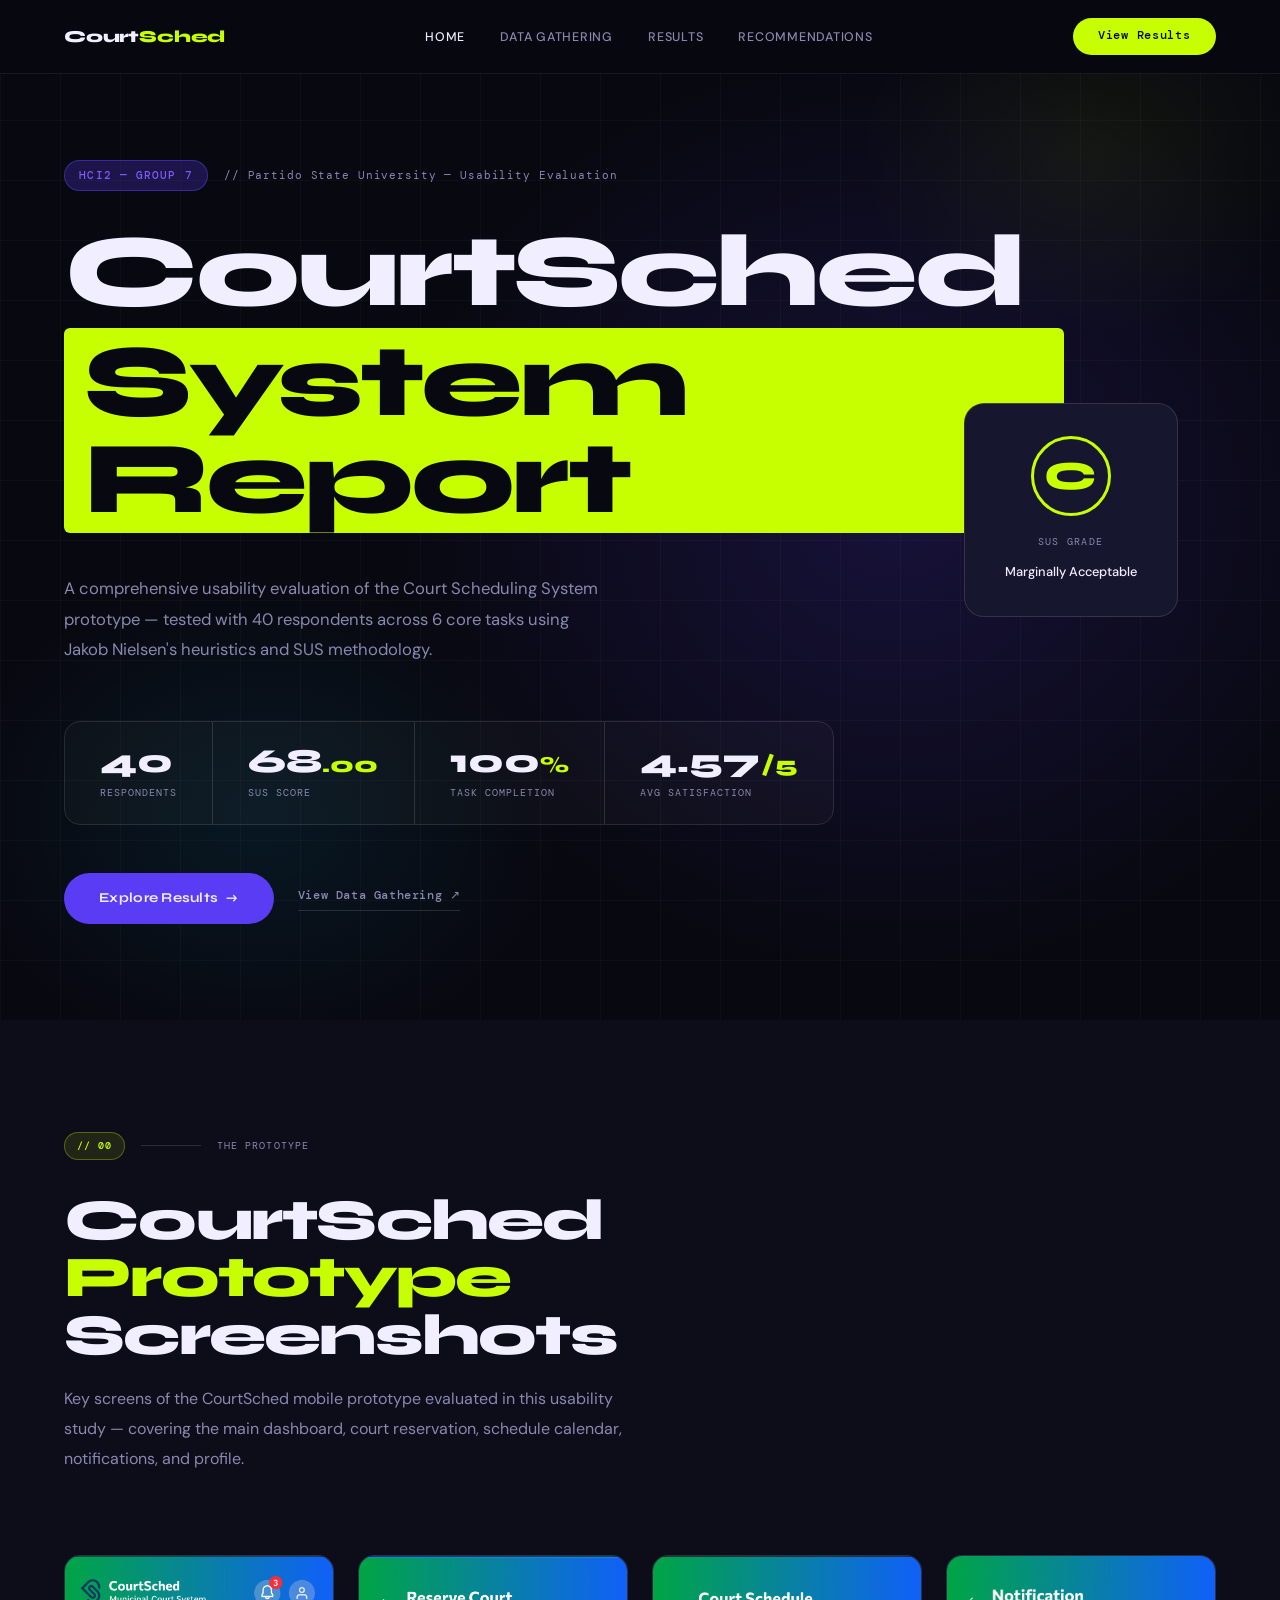
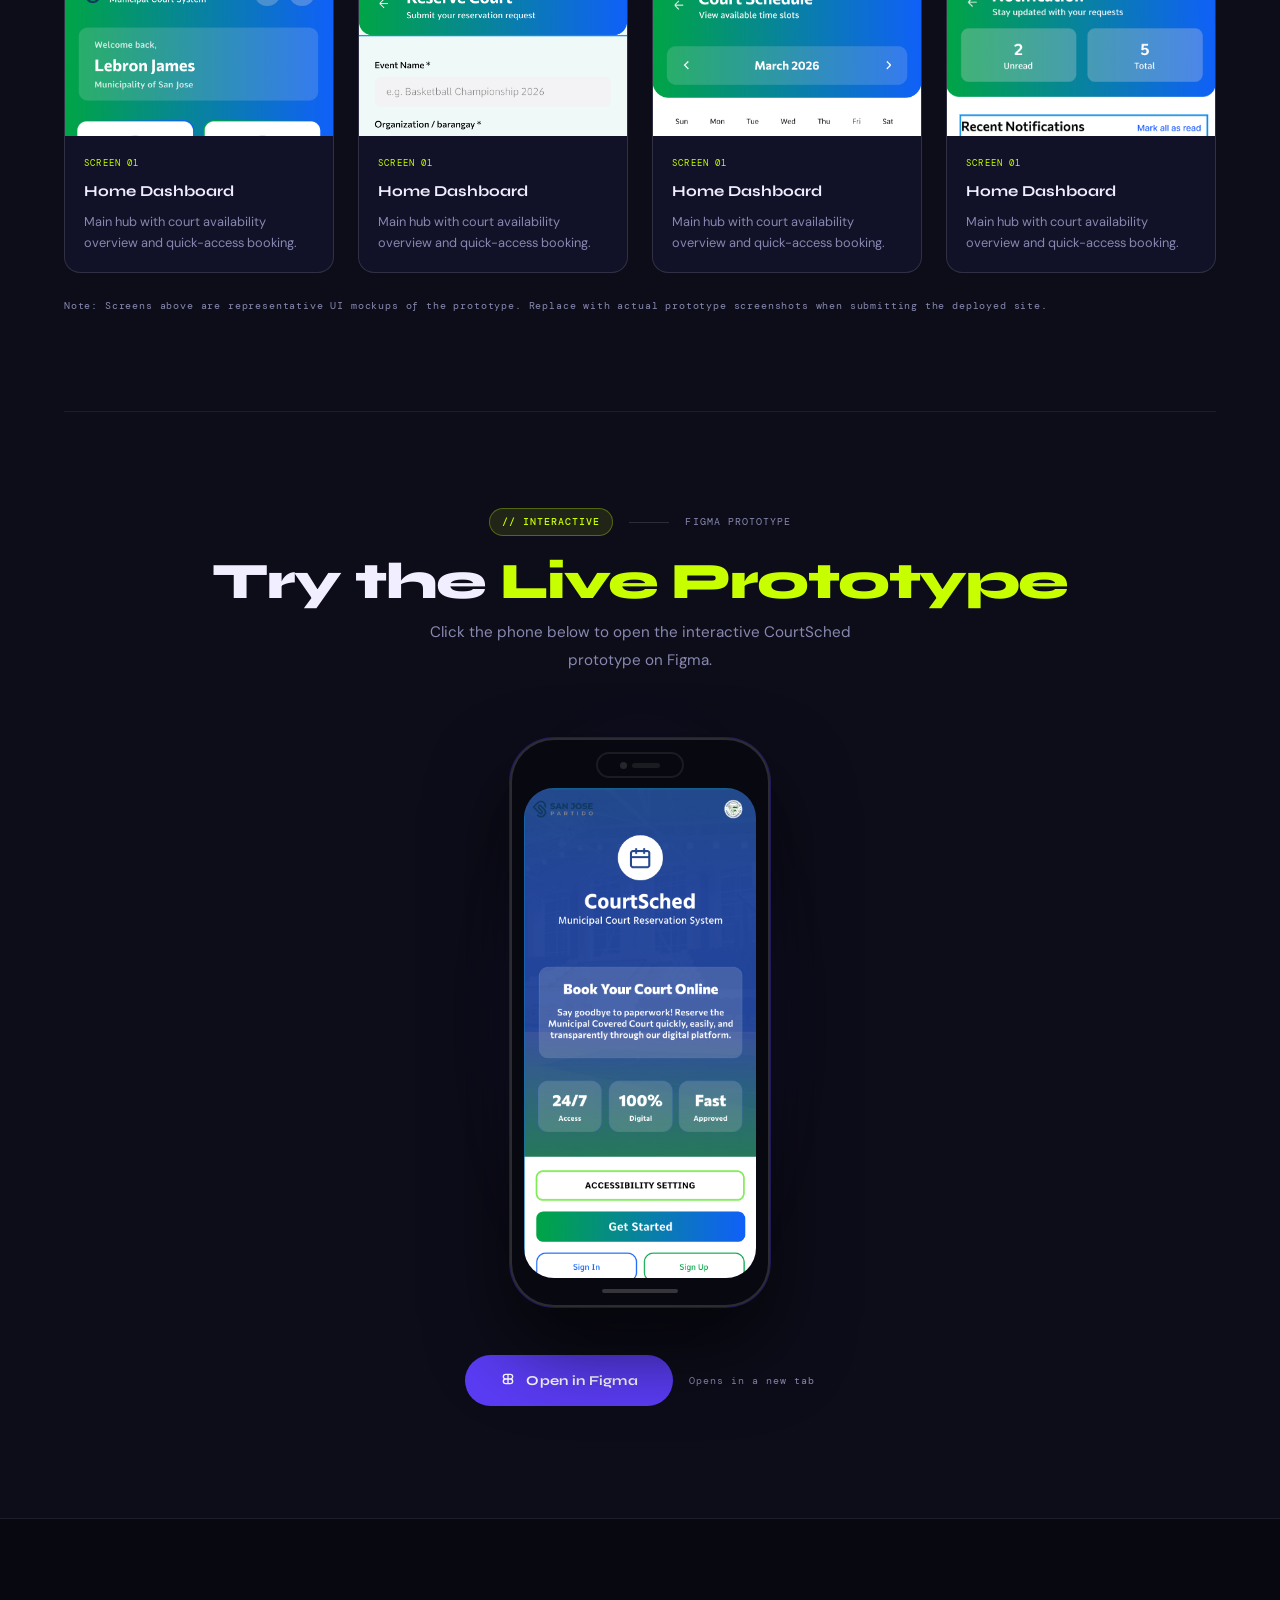
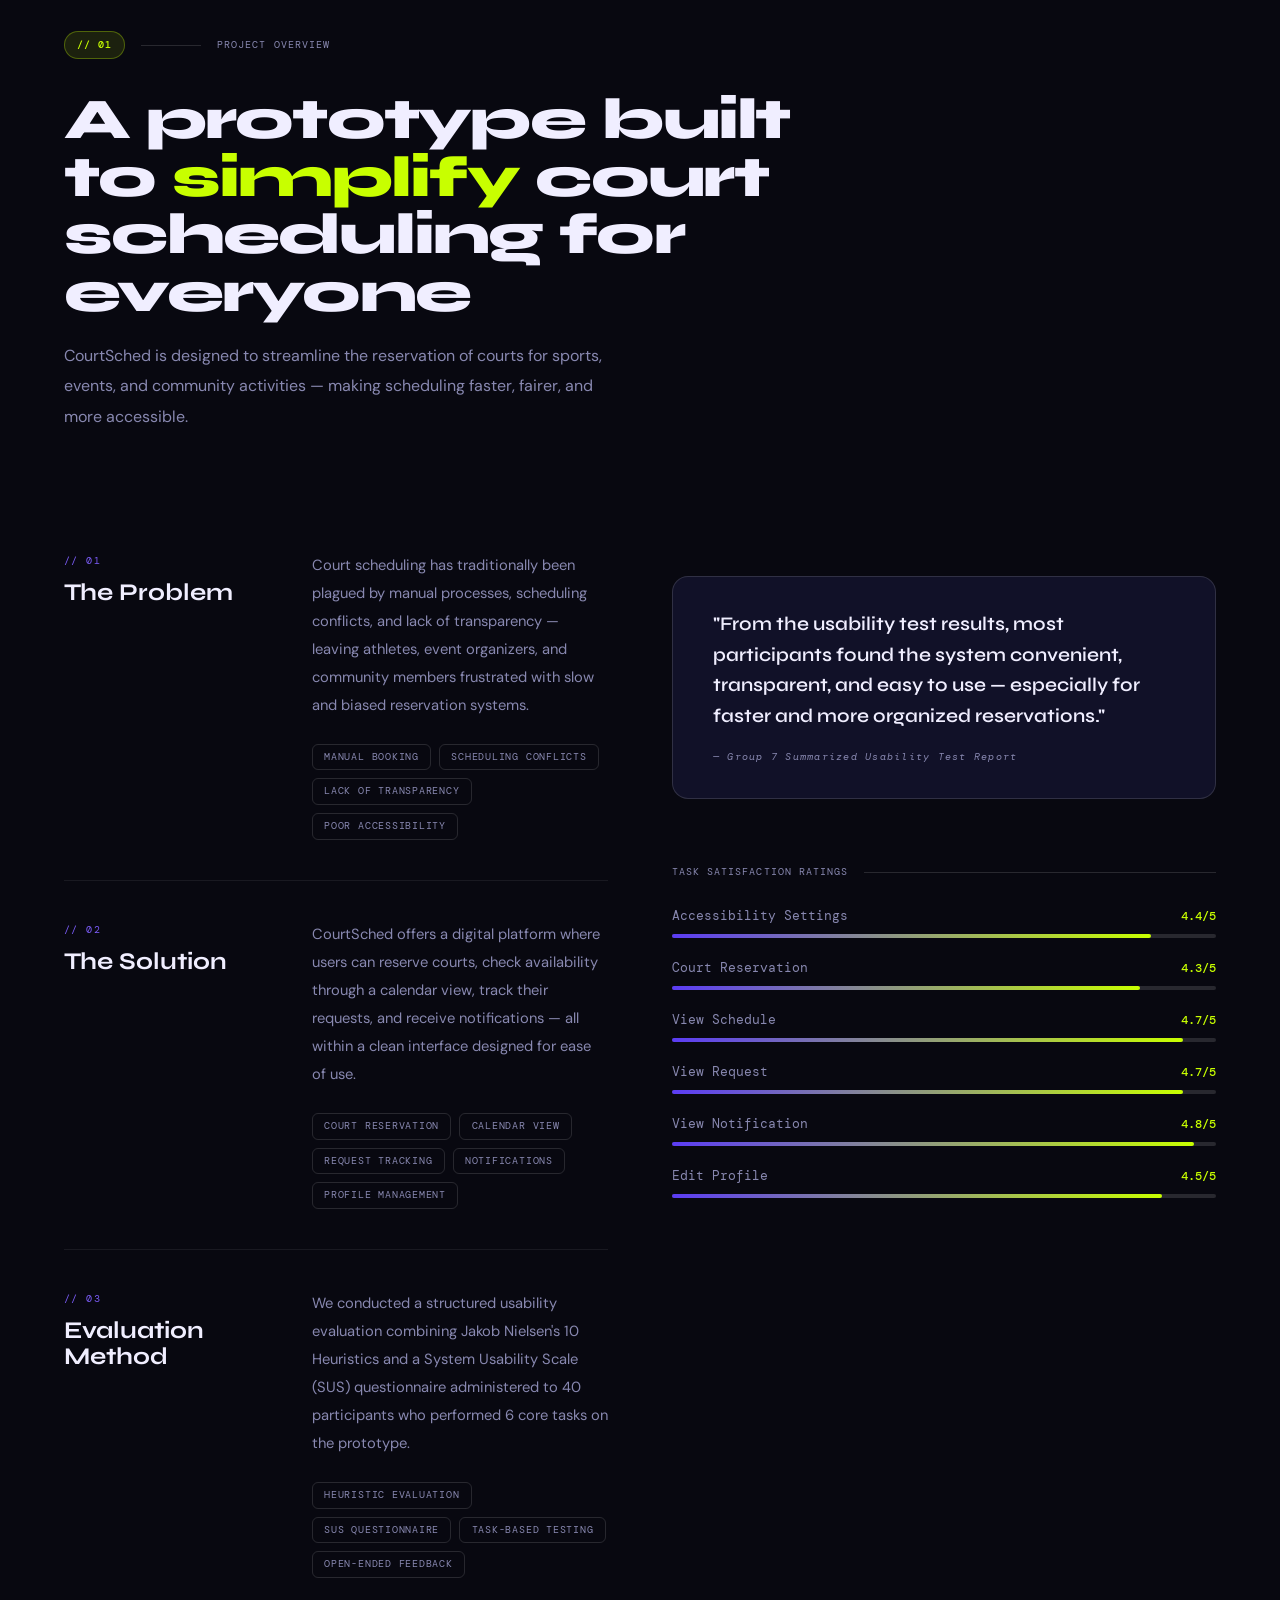
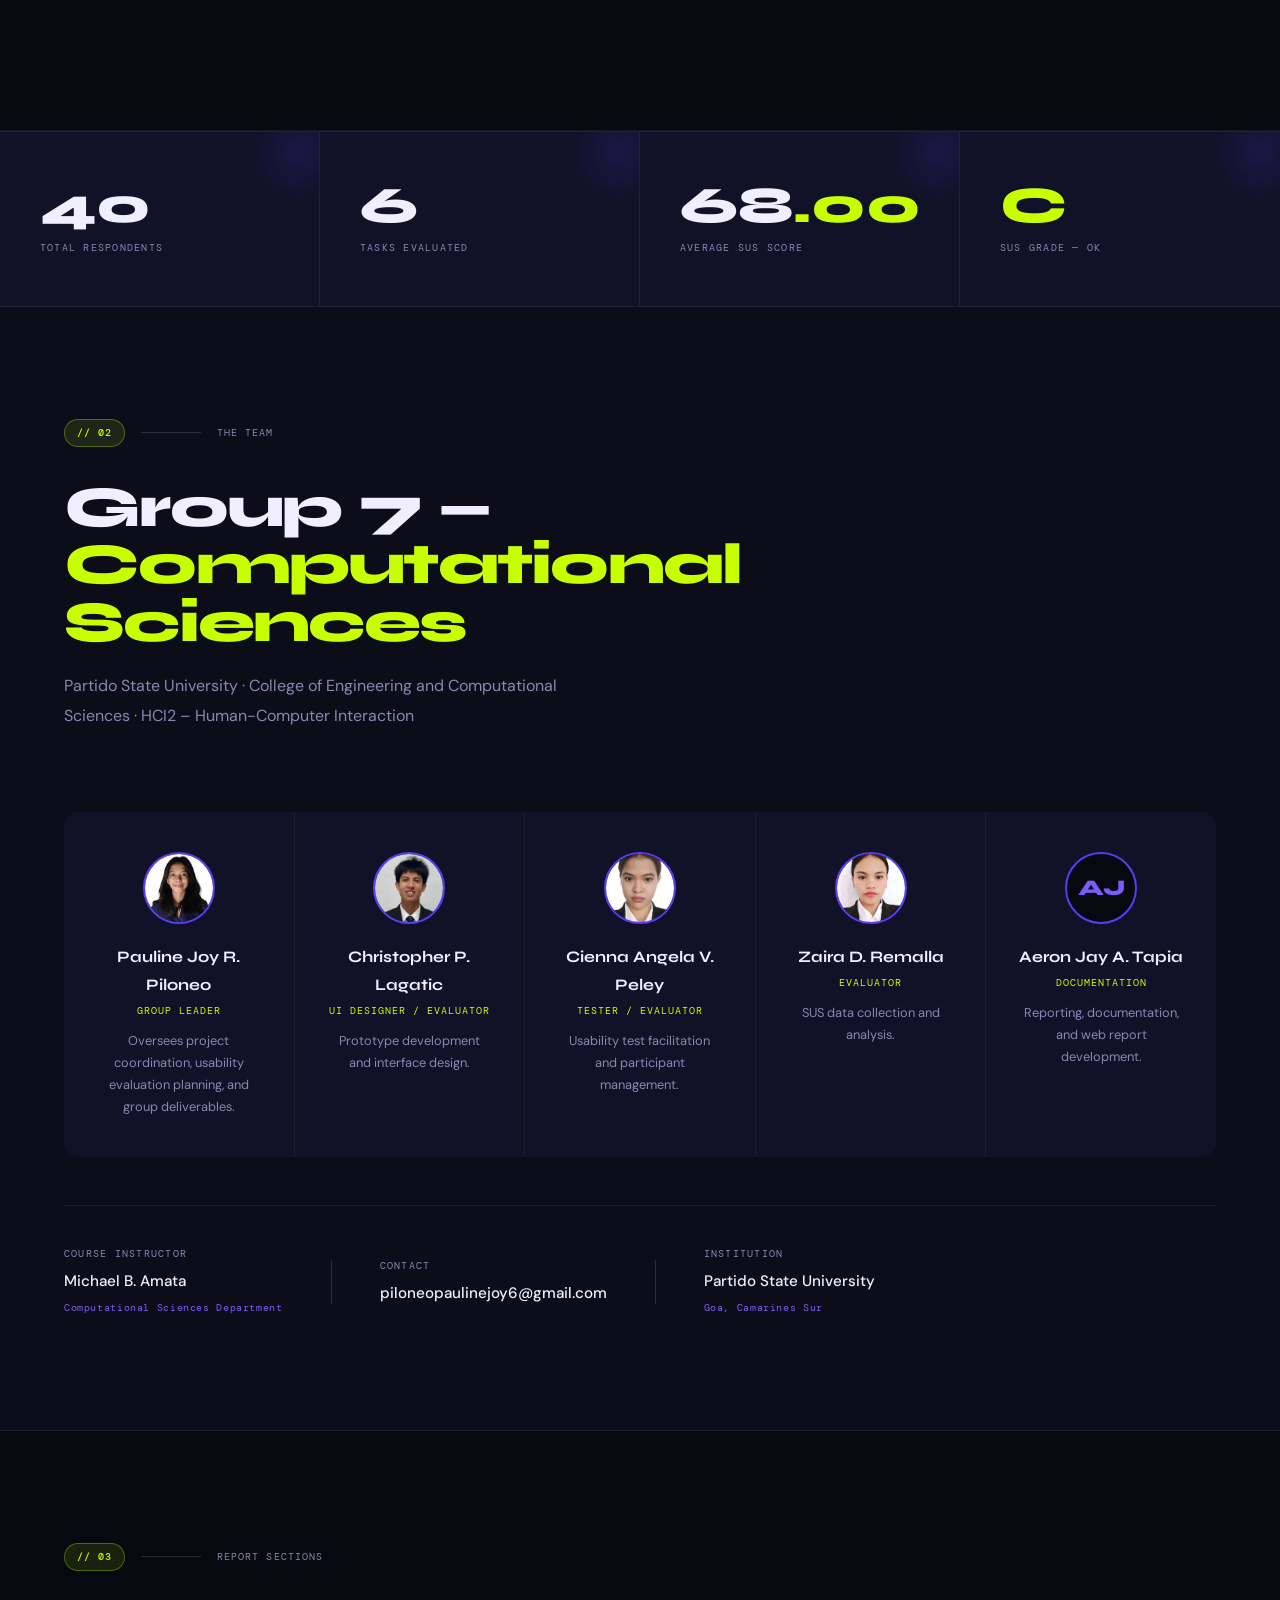
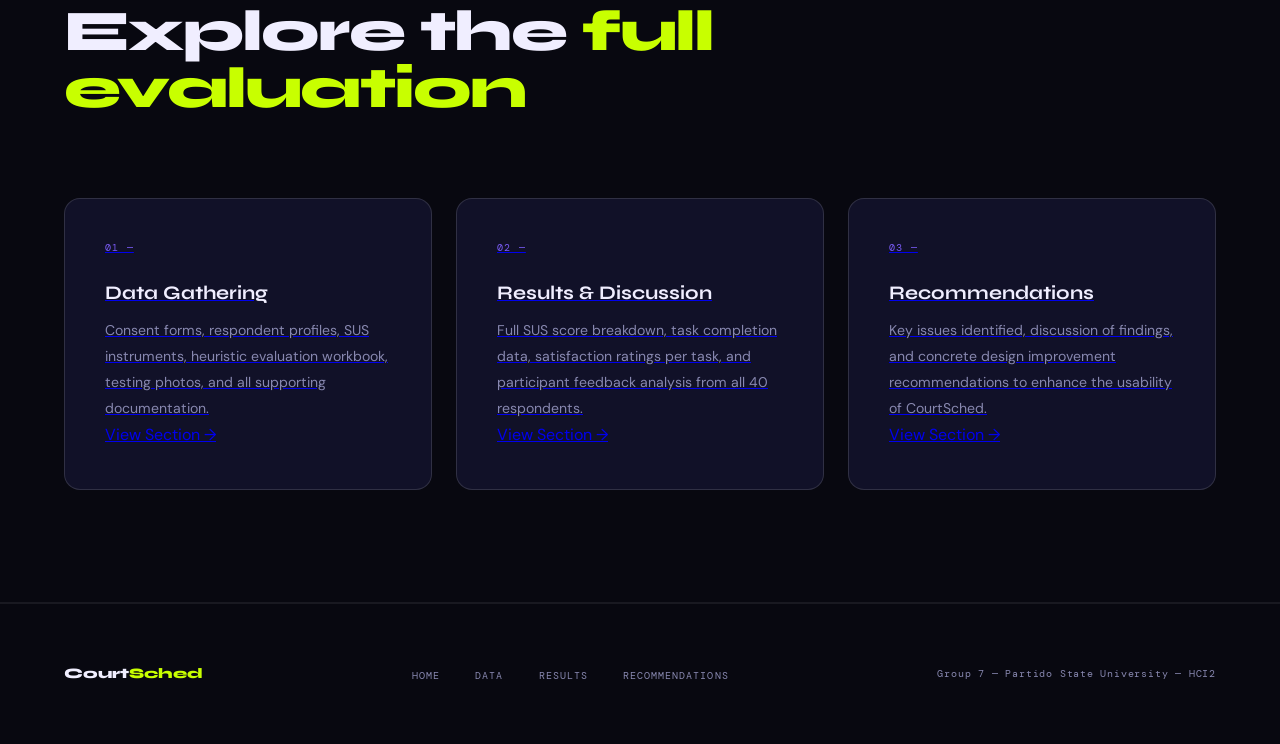
==== commit 307a6683: "final changes" ====
--- a/index.html
+++ b/index.html
@@ -141,6 +141,68 @@
 
     </div>
     <p style="margin-top:1.5rem;font-family:var(--font-mono);font-size:.65rem;letter-spacing:.08em;color:var(--muted)">Note: Screens above are representative UI mockups of the prototype. Replace with actual prototype screenshots when submitting the deployed site.</p>
+  
+    <!-- FIGMA PROTOTYPE LIVE LINK -->
+  <div class="reveal" style="margin-top:6rem;text-align:center;border-top:1px solid var(--line);padding-top:6rem">
+
+    <div class="eyebrow-row" style="justify-content:center;margin-bottom:1.2rem">
+      <div class="eyebrow-chip">// Interactive</div>
+      <div class="eyebrow-rule" style="max-width:40px"></div>
+      <span class="eyebrow-text">Figma Prototype</span>
+    </div>
+
+    <h2 style="font-family:var(--font-head);font-size:clamp(2rem,4vw,3.5rem);font-weight:800;letter-spacing:-.03em;color:var(--white);line-height:1;margin-bottom:.7rem">
+      Try the <span style="color:var(--neon)">Live Prototype</span>
+    </h2>
+    <p style="font-size:.95rem;color:var(--muted);max-width:440px;margin:0 auto 4rem;line-height:1.85">
+      Click the phone below to open the interactive CourtSched prototype on Figma.
+    </p>
+
+    <!-- REPLACE BOTH href values with your actual Figma prototype link -->
+    <a href="https://www.figma.com/proto/1fvqaCpoLDBww3gBP1Ychr/Untitled?node-id=501-799&t=CkTV3Qx8f61ZbcMM-1&scaling=scale-down&content-scaling=fixed&page-id=0%3A1&starting-point-node-id=501%3A799"
+       target="_blank" rel="noopener noreferrer"
+       style="display:inline-block;text-decoration:none;position:relative;cursor:pointer">
+
+      <!-- Glow -->
+      <div style="position:absolute;inset:-30px;border-radius:80px;background:radial-gradient(ellipse at center,rgba(91,60,245,.3) 0%,transparent 70%);filter:blur(24px);z-index:0;pointer-events:none"></div>
+
+      <!-- Phone shell -->
+      <div style="position:relative;z-index:1;width:260px;background:#080810;border:2px solid rgba(255,255,255,.14);border-radius:44px;padding:12px;box-shadow:0 0 0 1px rgba(91,60,245,.3),0 40px 80px rgba(0,0,0,.65);transition:transform .3s,box-shadow .3s"
+           onmouseover="this.style.transform='translateY(-10px) scale(1.03)';this.style.boxShadow='0 0 0 2px rgba(200,255,0,.5),0 60px 100px rgba(0,0,0,.7)'"
+           onmouseout="this.style.transform='none';this.style.boxShadow='0 0 0 1px rgba(91,60,245,.3),0 40px 80px rgba(0,0,0,.65)'">
+
+        <!-- Dynamic island -->
+        <div style="width:88px;height:26px;background:#080810;border:2px solid rgba(255,255,255,.08);border-radius:20px;margin:0 auto 10px;display:flex;align-items:center;justify-content:center;gap:5px">
+          <div style="width:7px;height:7px;border-radius:50%;background:rgba(255,255,255,.12)"></div>
+          <div style="width:28px;height:5px;border-radius:4px;background:rgba(255,255,255,.08)"></div>
+        </div>
+
+        <!-- Screen -->
+        <div style="border-radius:30px;overflow:hidden;aspect-ratio:9/19;position:relative;background:var(--surface2)">
+
+          <!-- OPTION A: Uncomment to show a real screenshot inside the phone -->
+          <img src="images/prototype.png" alt="CourtSched" style="width:100%;height:100%;object-fit:cover;object-position:top;display:block">
+
+        </div>
+
+        <!-- Home bar -->
+        <div style="width:76px;height:4px;background:rgba(255,255,255,.18);border-radius:4px;margin:11px auto 0"></div>
+      </div>
+    </a>
+
+    <!-- Open in Figma button -->
+    <div style="margin-top:3rem;display:flex;align-items:center;justify-content:center;gap:1rem;flex-wrap:wrap">
+      <a href="https://www.figma.com/proto/1fvqaCpoLDBww3gBP1Ychr/Untitled?node-id=501-799&t=CkTV3Qx8f61ZbcMM-1&scaling=scale-down&content-scaling=fixed&page-id=0%3A1&starting-point-node-id=501%3A799"
+         target="_blank" rel="noopener noreferrer"
+         style="display:inline-flex;align-items:center;gap:.65rem;background:var(--electric);color:#fff;font-family:var(--font-head);font-size:.85rem;font-weight:700;letter-spacing:.02em;padding:.85rem 2.2rem;border-radius:100px;text-decoration:none;transition:all .25s"
+         onmouseover="this.style.background='#7b5cf8';this.style.transform='translateY(-2px)'"
+         onmouseout="this.style.background='var(--electric)';this.style.transform='none'">
+        <svg width="16" height="16" viewBox="0 0 24 24" fill="none" stroke="currentColor" stroke-width="2" stroke-linecap="round"><path d="M12 2H8.5a3.5 3.5 0 0 0 0 7H12m0-7v7m0-7h3.5a3.5 3.5 0 0 1 0 7H12m0 0v7m0 0H8.5a3.5 3.5 0 0 1 0-7H12m0 7h3.5a3.5 3.5 0 0 0 0-7H12"/></svg>
+        Open in Figma
+      </a>
+      <span style="font-family:var(--font-mono);font-size:.63rem;letter-spacing:.1em;color:var(--muted)">Opens in a new tab</span>
+    </div>
+  
   </div>
 </section>
 
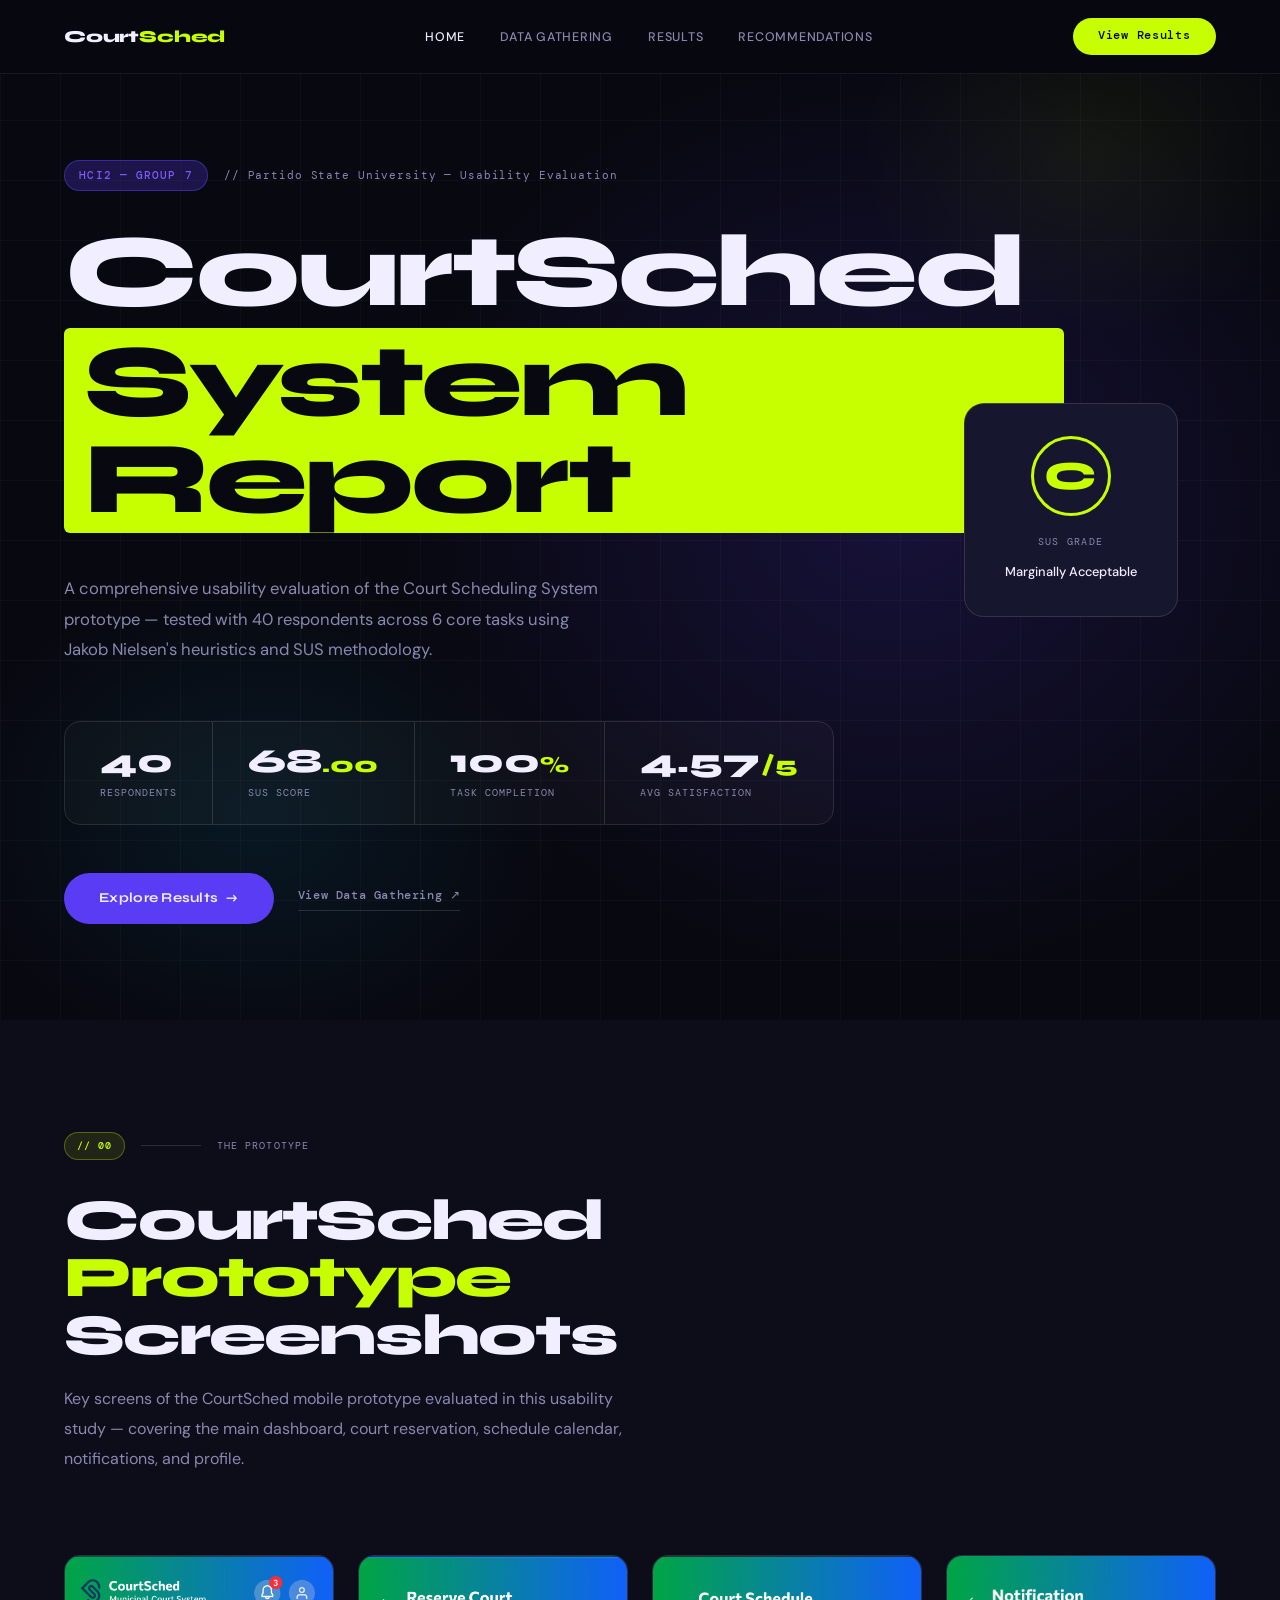
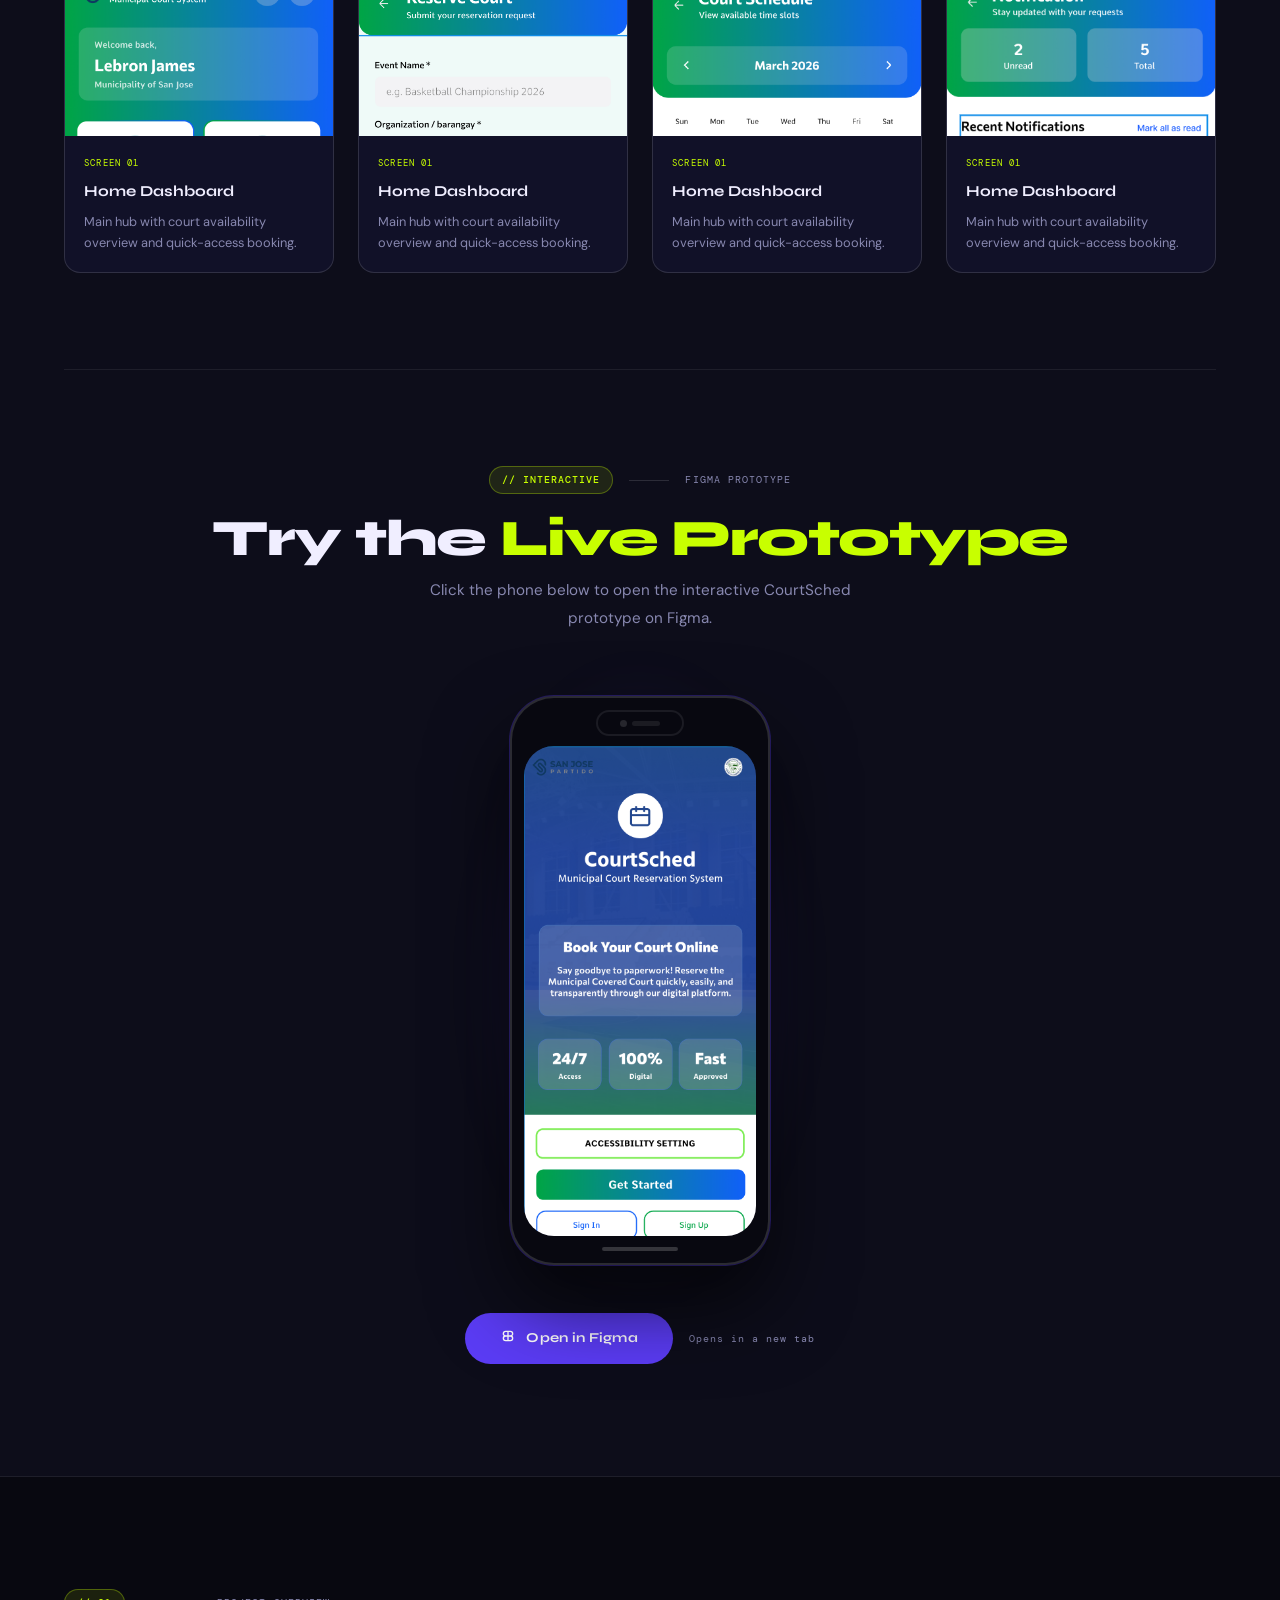
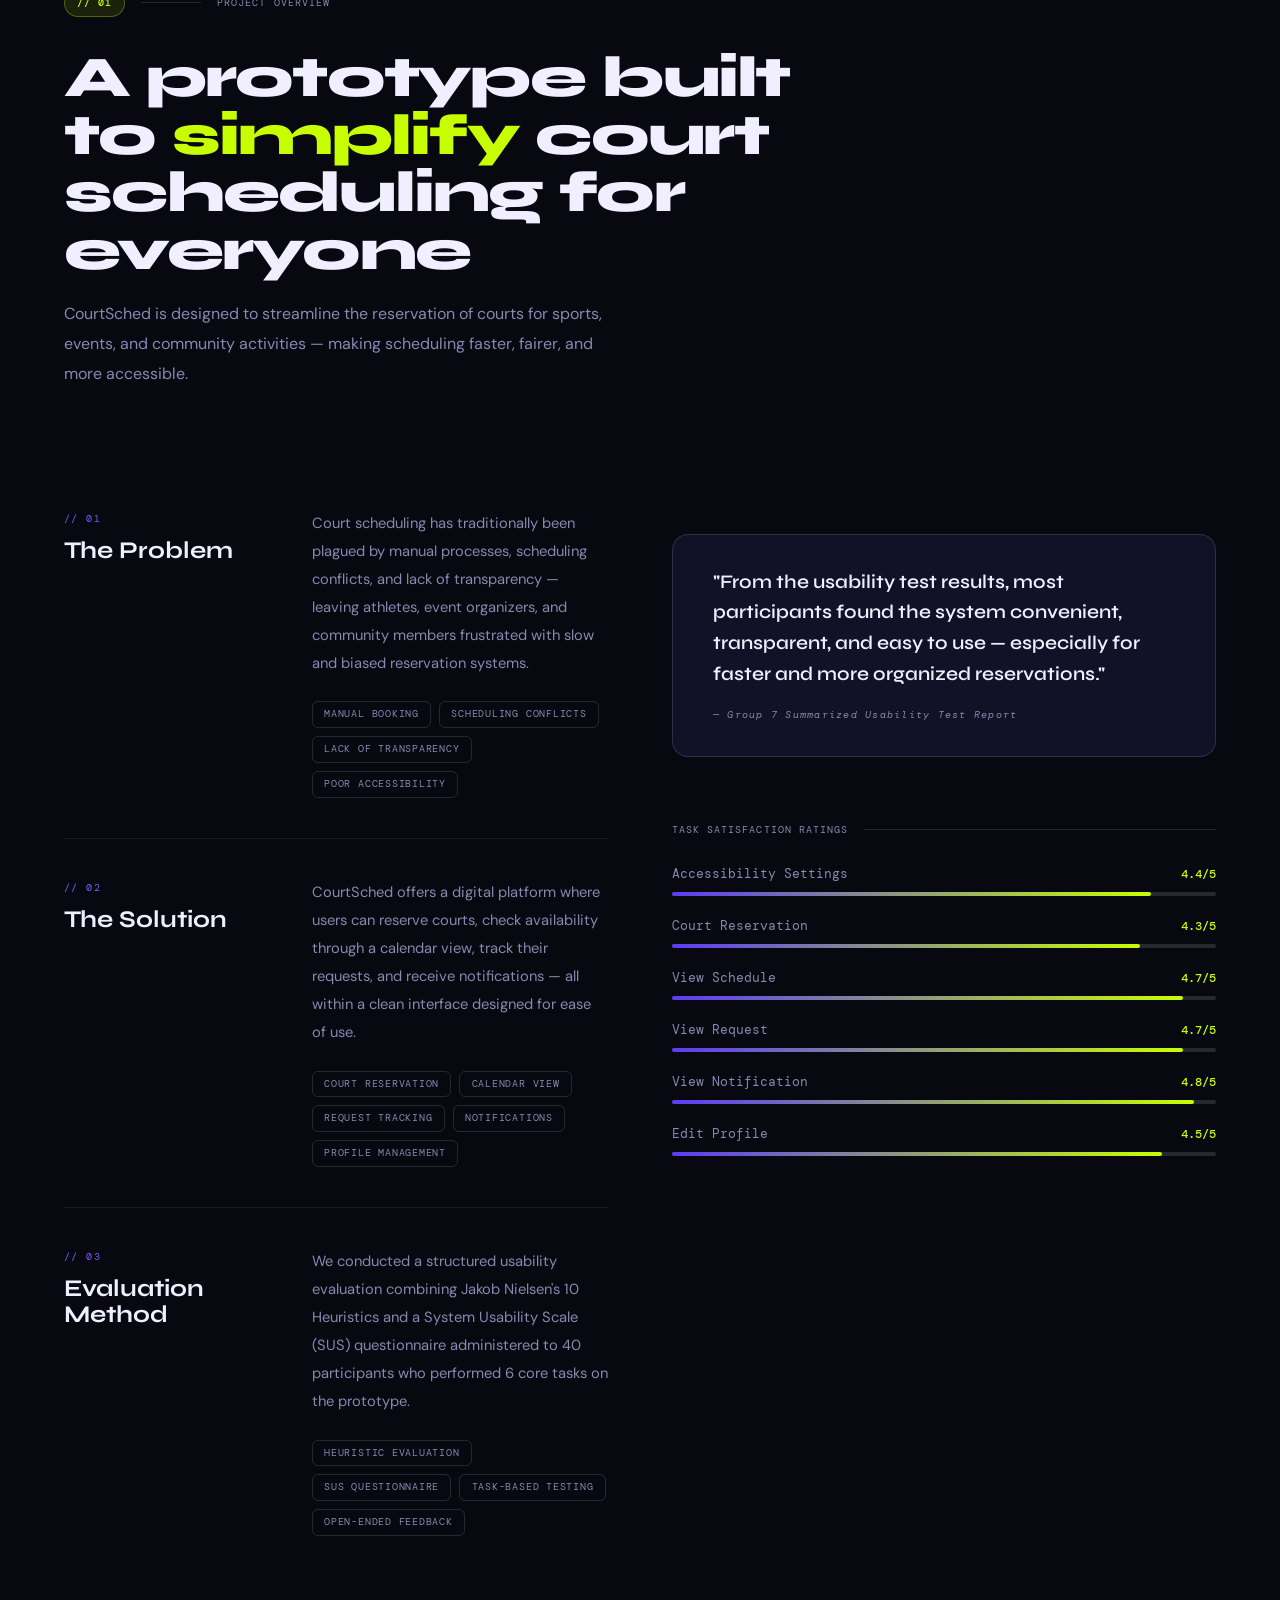
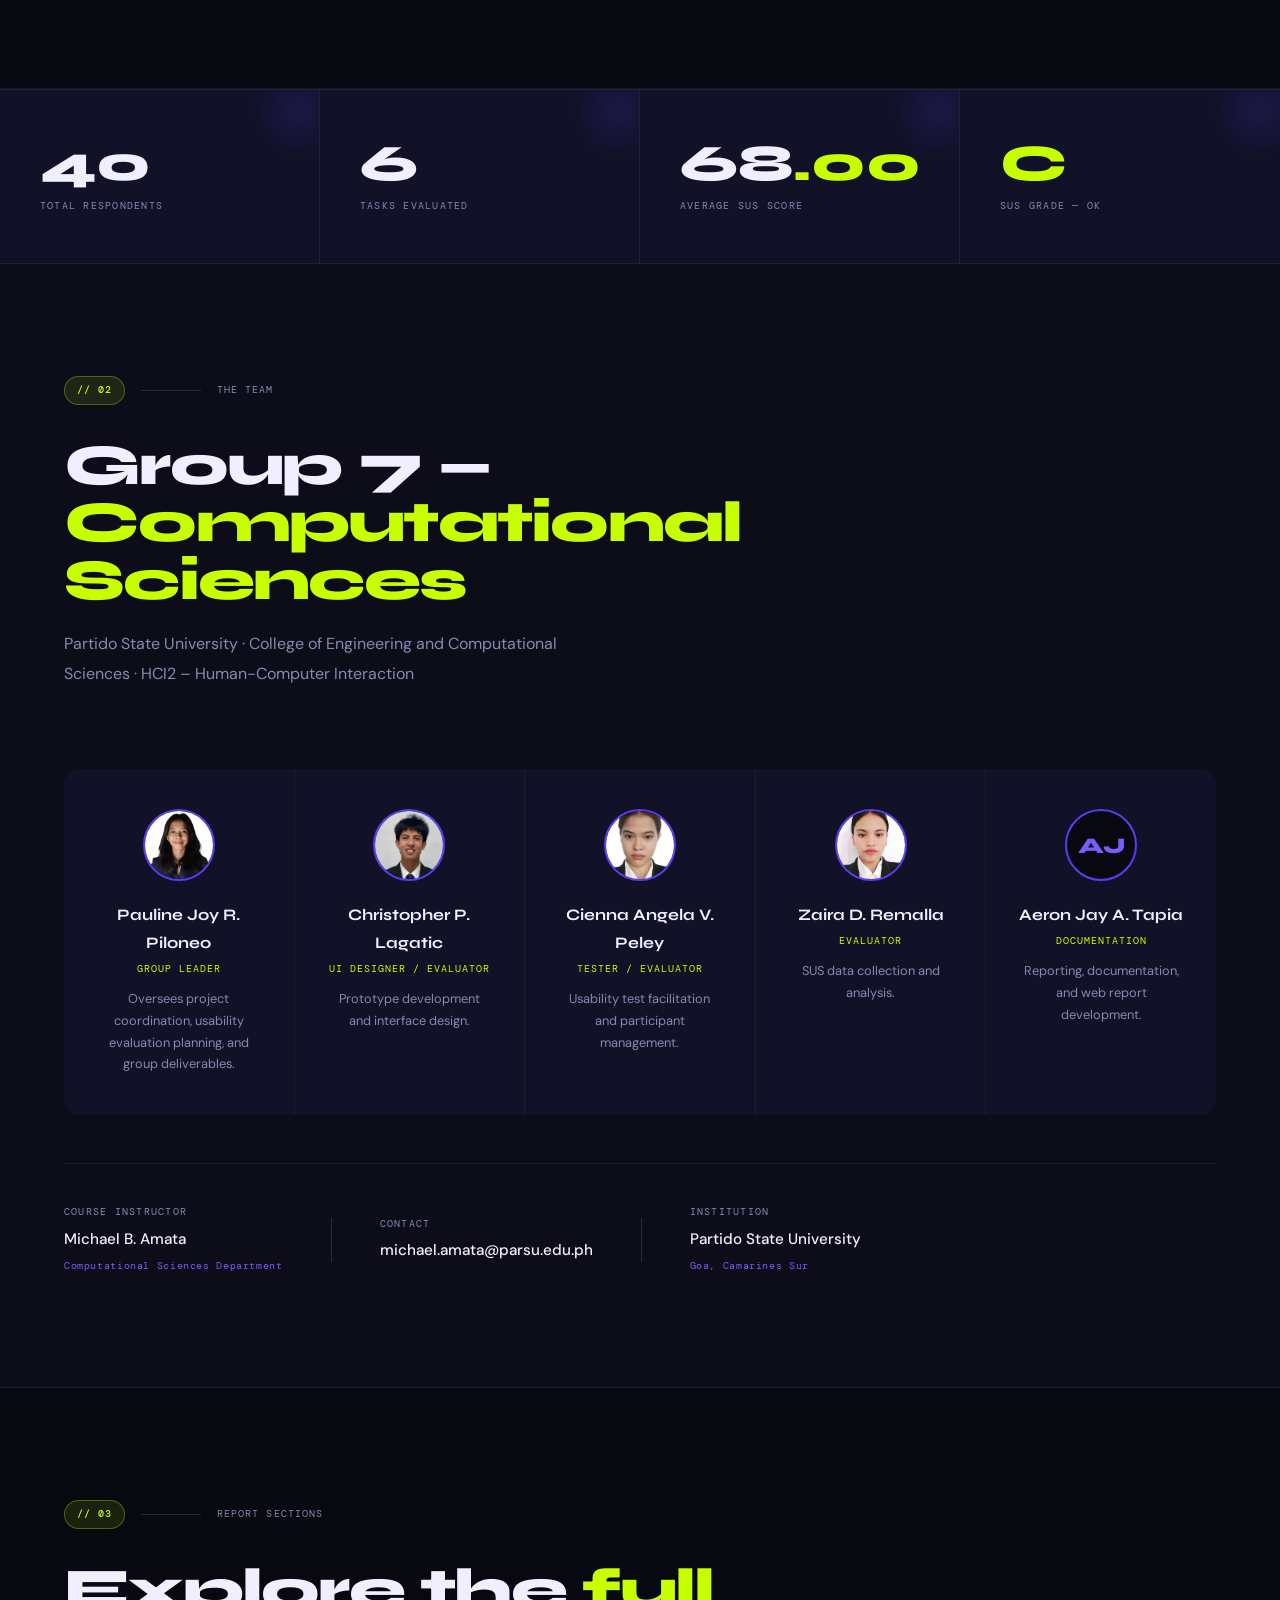
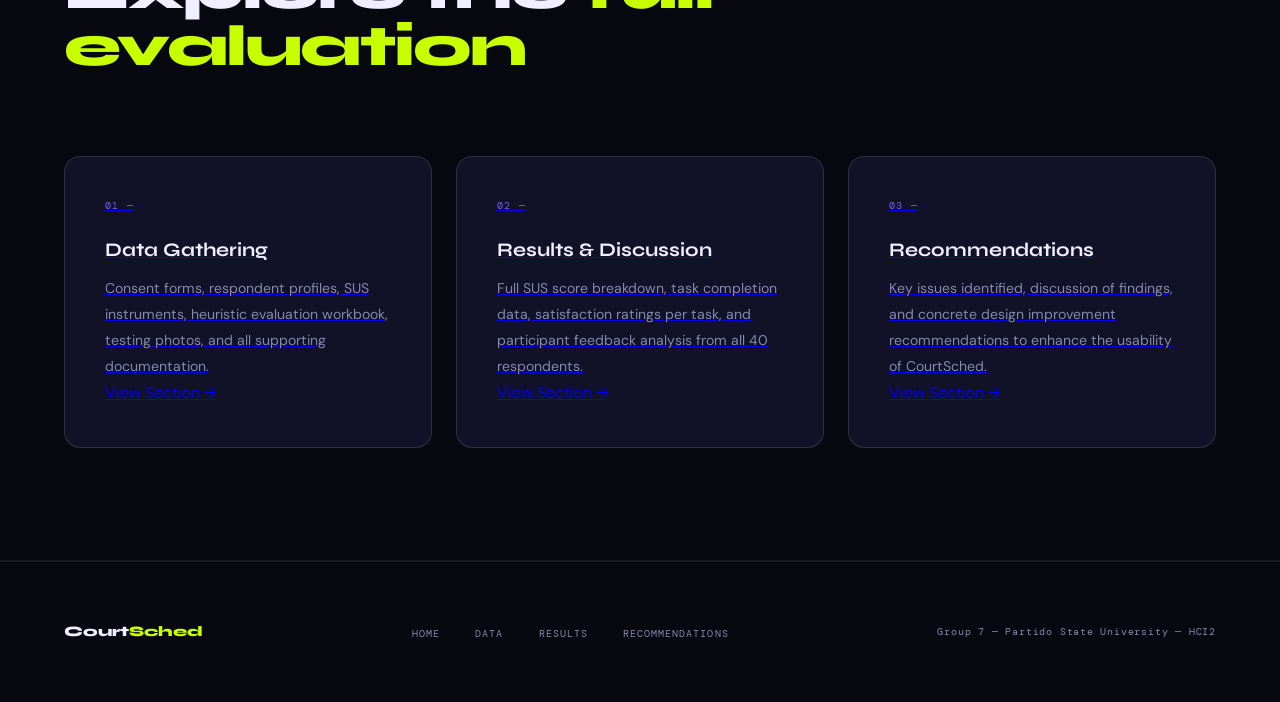
==== commit 7e855306: "last quick changes" ====
--- a/index.html
+++ b/index.html
@@ -140,7 +140,7 @@
       </div>
 
     </div>
-    <p style="margin-top:1.5rem;font-family:var(--font-mono);font-size:.65rem;letter-spacing:.08em;color:var(--muted)">Note: Screens above are representative UI mockups of the prototype. Replace with actual prototype screenshots when submitting the deployed site.</p>
+    
   
     <!-- FIGMA PROTOTYPE LIVE LINK -->
   <div class="reveal" style="margin-top:6rem;text-align:center;border-top:1px solid var(--line);padding-top:6rem">
@@ -322,7 +322,7 @@
     <div class="info-divider"></div>
     <div class="info-item">
       <span class="info-label">Contact</span>
-      <span class="info-val">piloneopaulinejoy6@gmail.com</span>
+      <span class="info-val">michael.amata@parsu.edu.ph</span>
     </div>
     <div class="info-divider"></div>
     <div class="info-item">
